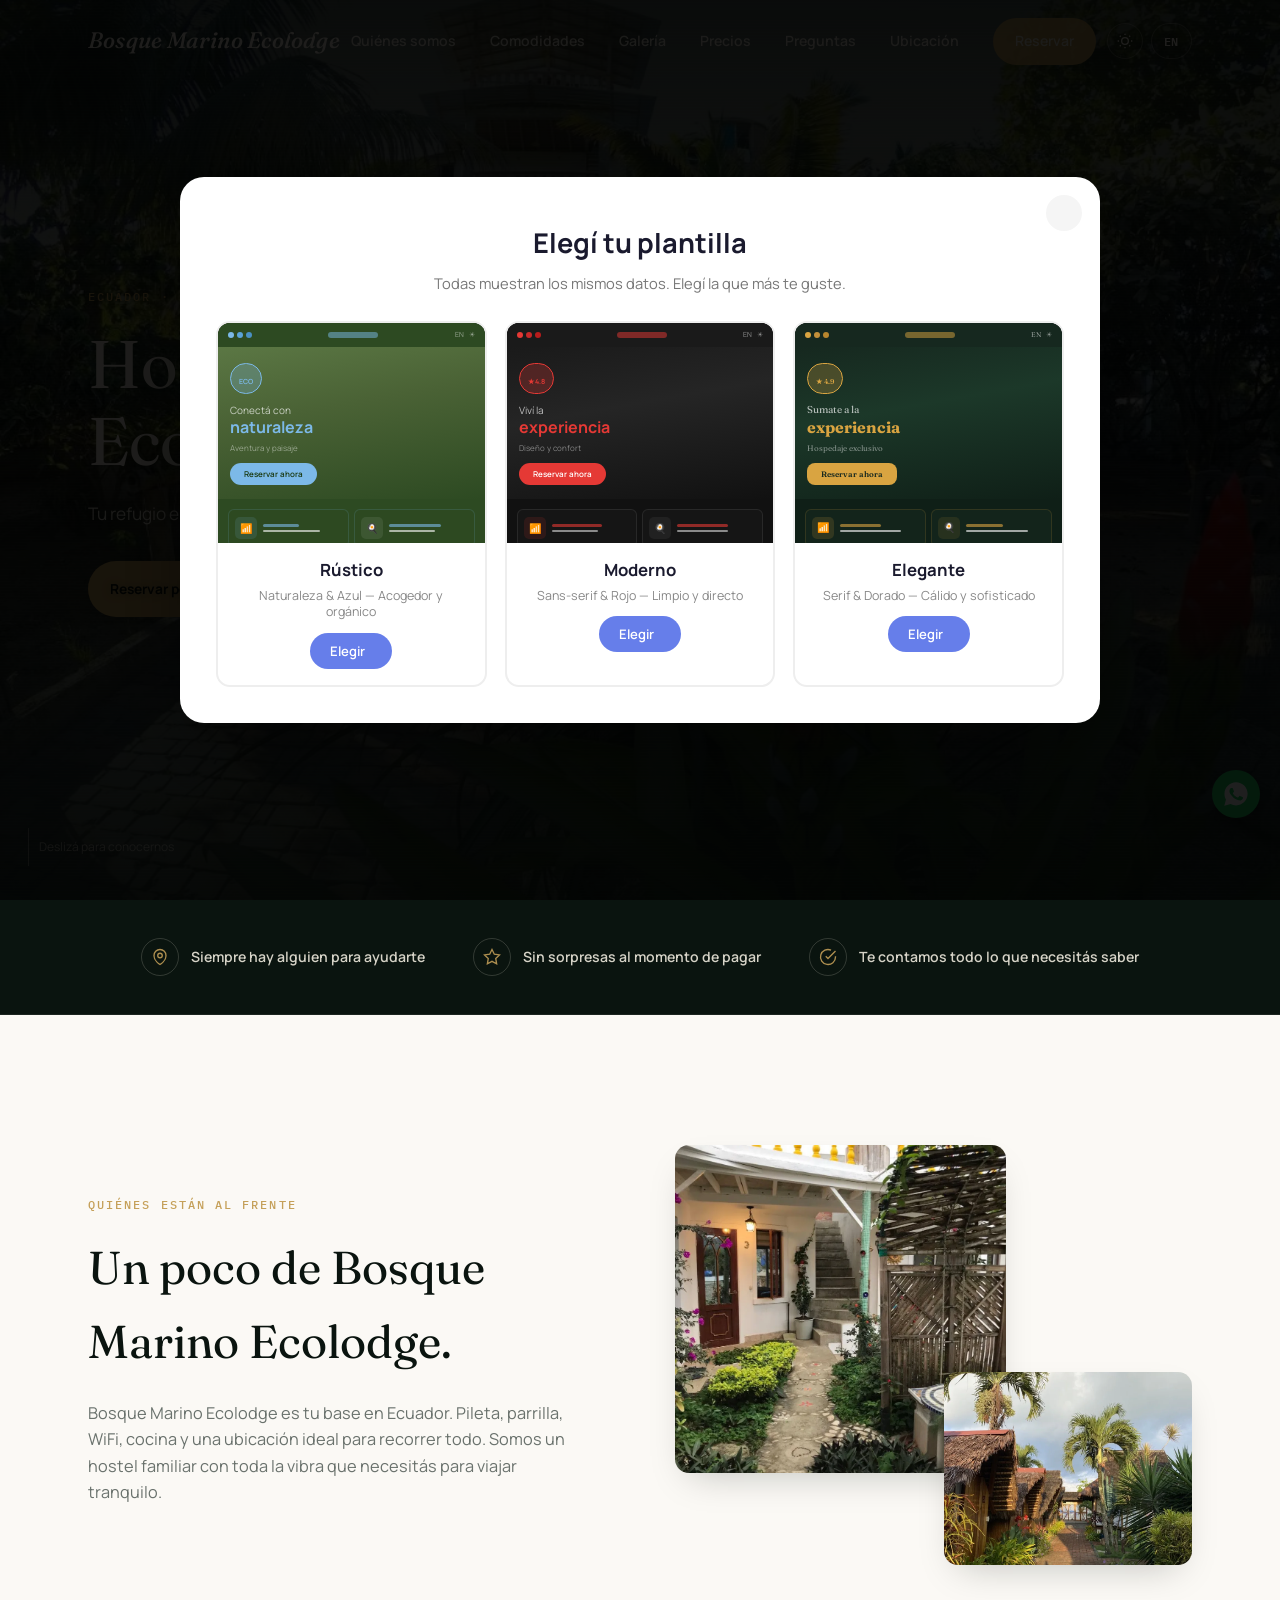
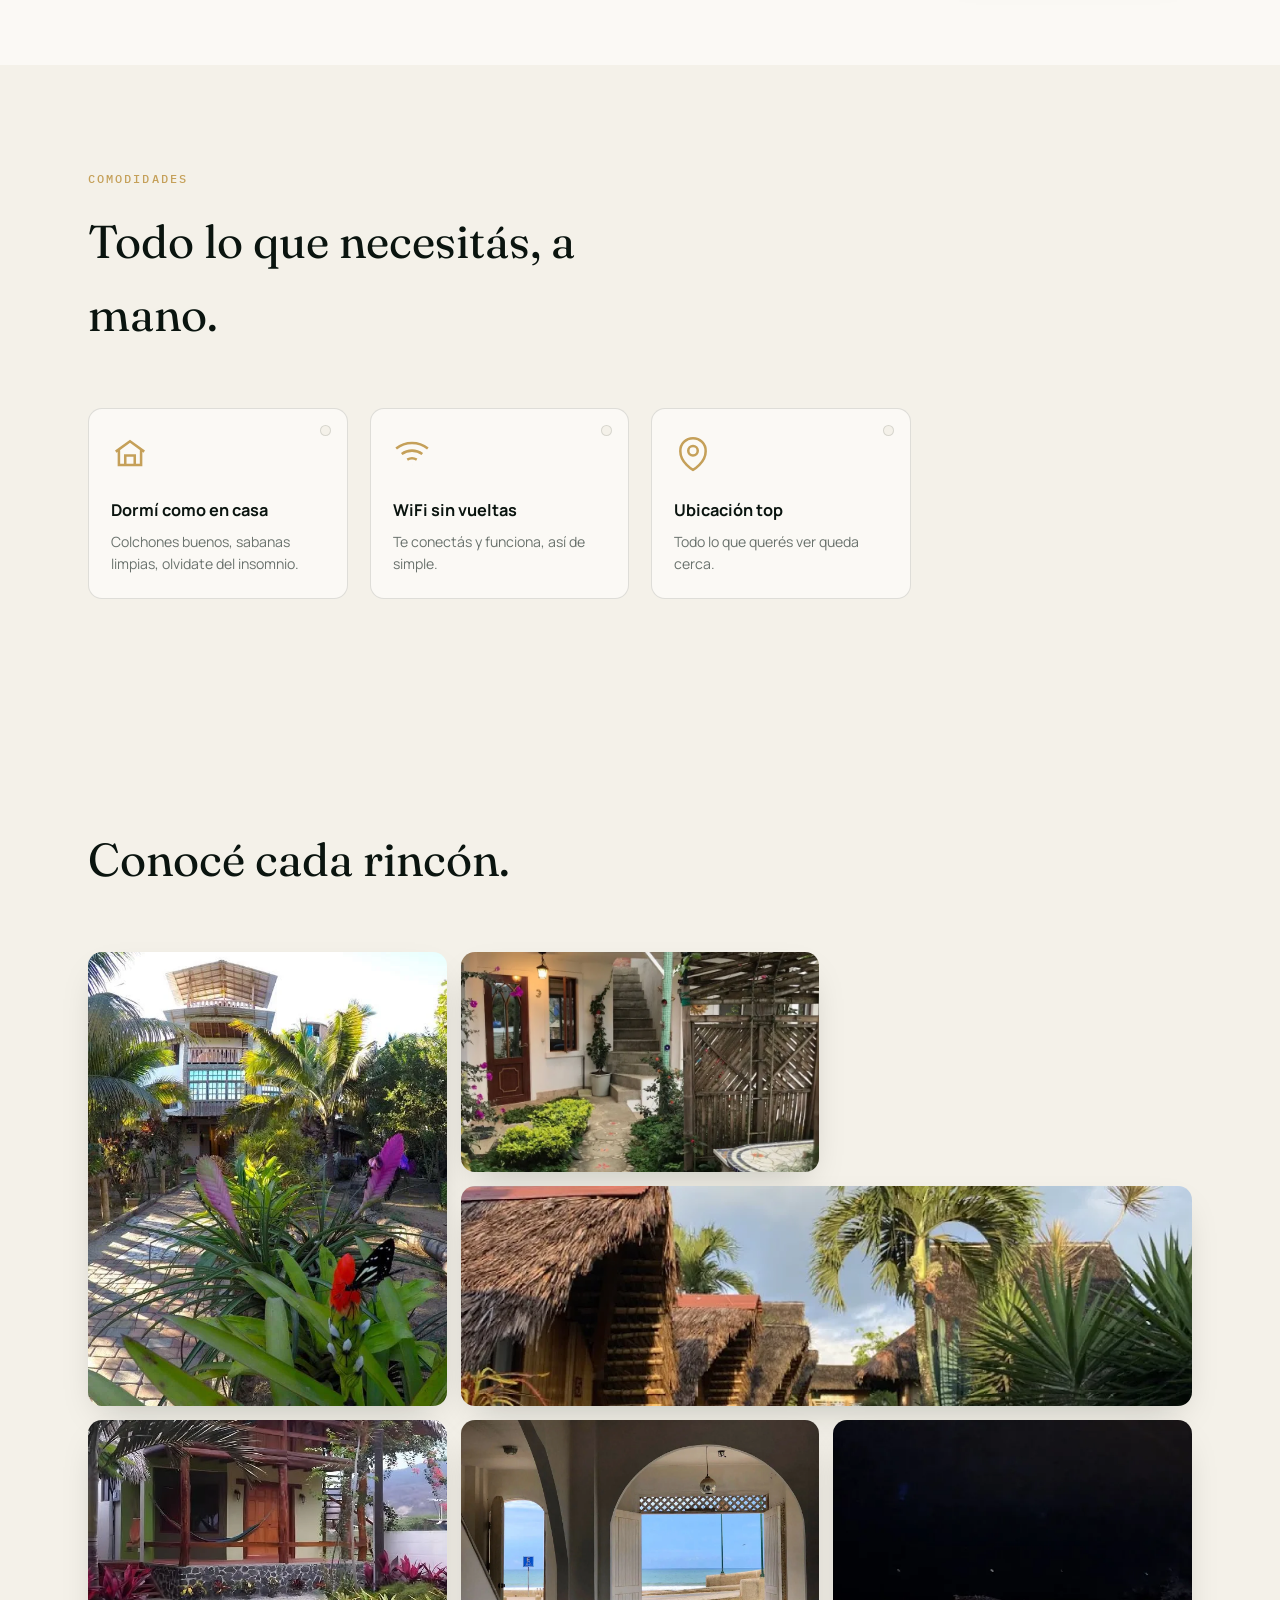
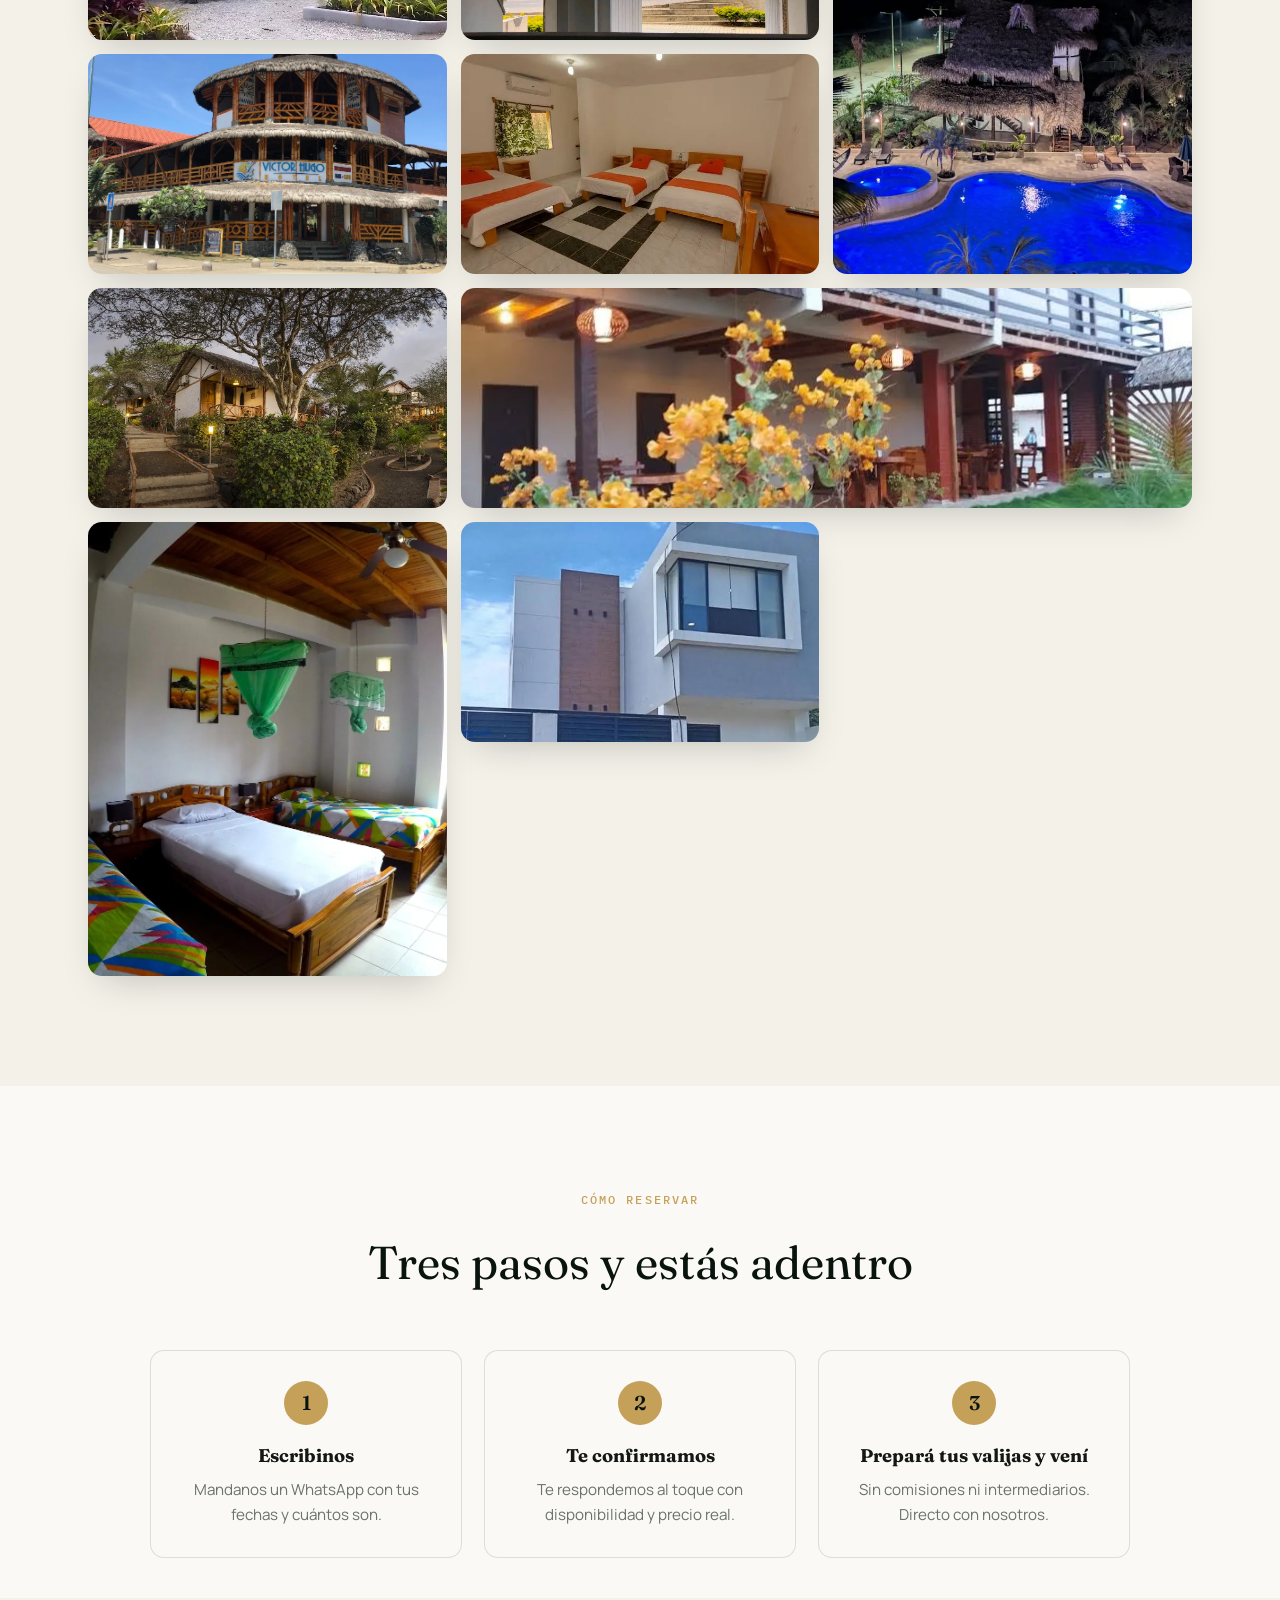
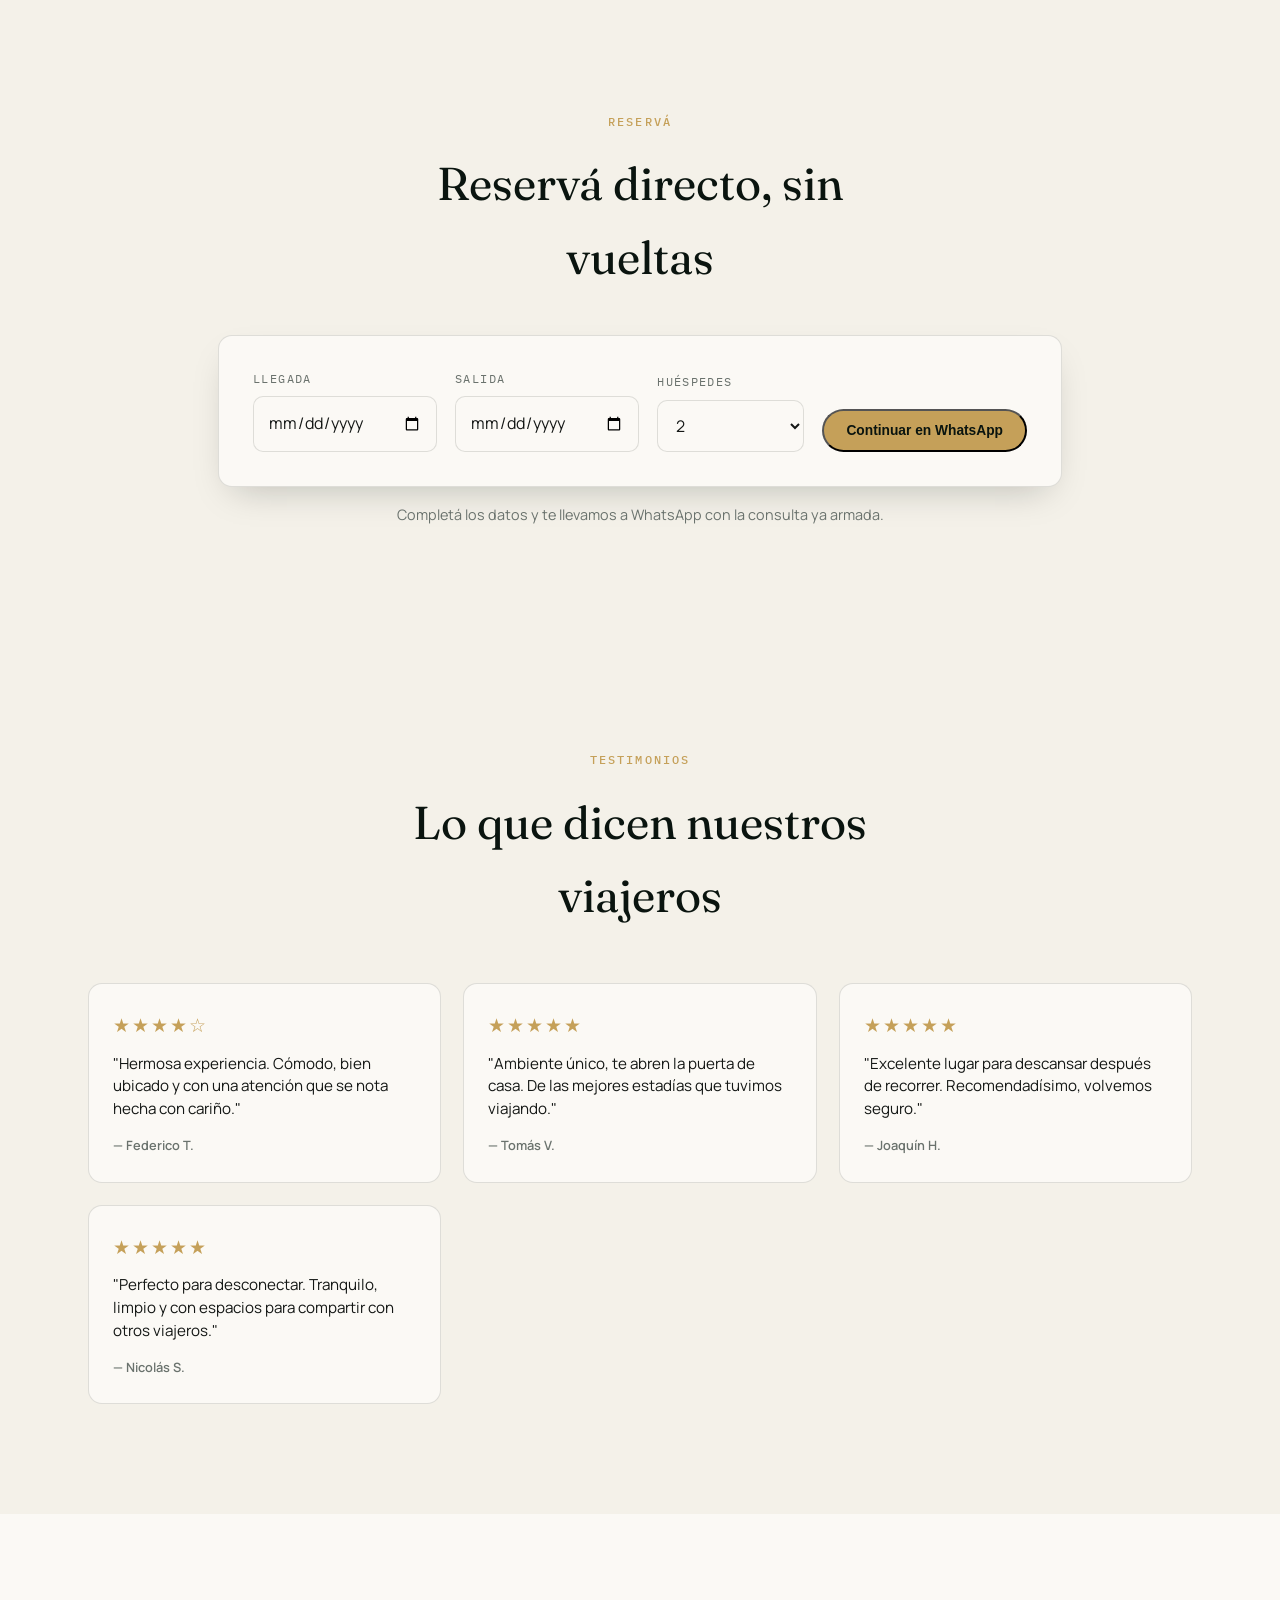
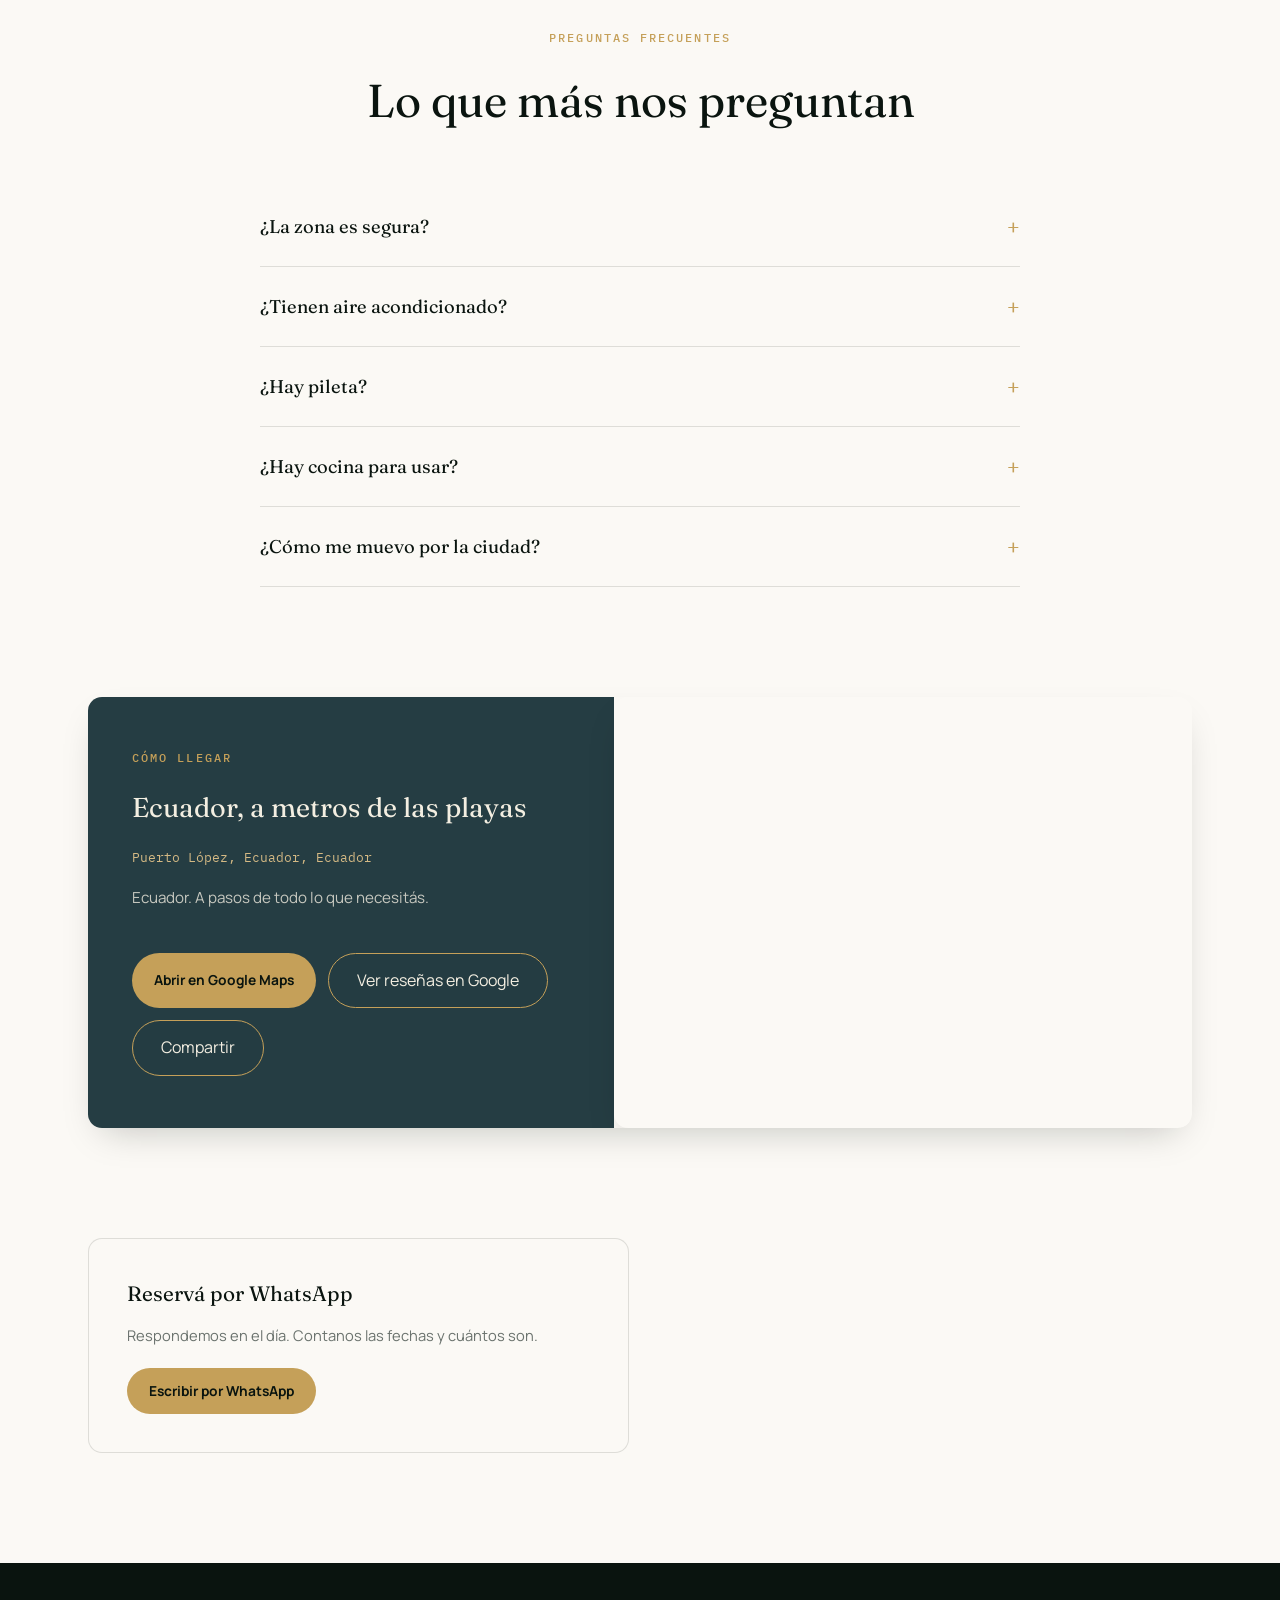
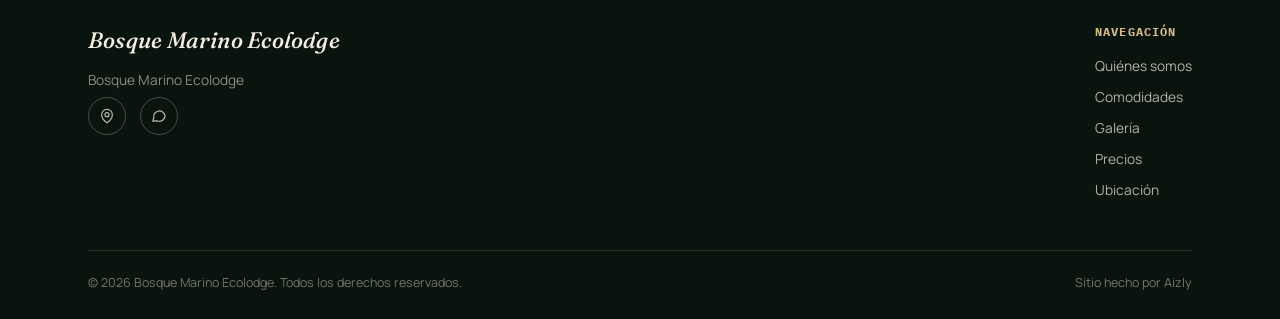
==== index.html @ 48ae2898 "Initial commit" ====
<!DOCTYPE html>
<html lang="es-AR">

<head>
  <meta charset="UTF-8">
  <meta name="viewport" content="width=device-width, initial-scale=1.0">
  <title id="meta-title">Bosque Marino Ecolodge | Hostel en Ecuador</title>
  <meta name="description" id="meta-description" content="Bosque Marino Ecolodge, tu alojamiento ideal en Ecuador.">
  <link rel="canonical" href="https://bosque-marino-ecolodge.vercel.app/">
  <meta name="theme-color" content="#16281F">
  <meta name="apple-mobile-web-app-capable" content="yes">
  <meta name="apple-mobile-web-app-status-bar-style" content="black-translucent">
  <meta name="mobile-web-app-capable" content="yes">

  <script type="application/ld+json" id="schema-json">{"@context": "https://schema.org", "@graph": [{"@type": "LodgingBusiness", "name": "Bosque Marino Ecolodge", "description": "Bosque Marino Ecolodge: pileta, parrilla, WiFi y la mejor ubicación en Ecuador.", "url": "", "telephone": "+593995464860", "email": "", "image": "", "sameAs": ["https://www.google.com/maps/place/Bosque+Marino+Ecolodge/data=!4m10!3m9!1s0x902c209eeb27818d:0xc771e304521e46a4!5m2!4m1!1i2!8m2!3d-1.5551455!4d-80.8061529!16s%2Fg%2F11cs5m7vh3!19sChIJjYEn654gLJARpEYeUgTjccc?authuser=0&hl=es&g_ep=EgoyMDI2MTEwMS4wIJJjKgBIAVAD&rclk=1"], "address": {"@type": "PostalAddress", "streetAddress": "Puerto López, Ecuador", "addressLocality": "Ecuador", "addressCountry": "AR"}, "amenityFeature": [{"@type": "LocationFeatureSpecification", "name": "Dormí como en casa", "value": true}, {"@type": "LocationFeatureSpecification", "name": "WiFi sin vueltas", "value": true}, {"@type": "LocationFeatureSpecification", "name": "Ubicación top", "value": true}]}, {"@type": "FAQPage", "mainEntity": [{"@type": "Question", "name": "¿La zona es segura?", "acceptedAnswer": {"@type": "Answer", "text": "Sí, es una zona tranquila. Los viajeros la recomiendan."}}, {"@type": "Question", "name": "¿Tienen aire acondicionado?", "acceptedAnswer": {"@type": "Answer", "text": "Sí, en verano estás fresquito sin problema."}}, {"@type": "Question", "name": "¿Hay pileta?", "acceptedAnswer": {"@type": "Answer", "text": "Sí, hay pileta. En verano es el mejor lugar para refrescarte."}}, {"@type": "Question", "name": "¿Hay cocina para usar?", "acceptedAnswer": {"@type": "Answer", "text": "Sí, cocina completa para que te armes lo que quieras."}}, {"@type": "Question", "name": "¿Cómo me muevo por la ciudad?", "acceptedAnswer": {"@type": "Answer", "text": "Te contamos cómo llegar, qué transporte conviene y qué visitar cuando nos escribas."}}]}]}</script>

  <meta property="og:title" id="og-title" content="Bosque Marino Ecolodge | Hostel en Ecuador">
  <meta property="og:description" id="og-description" content="Bosque Marino Ecolodge, tu alojamiento ideal en Ecuador.">
  <meta property="og:url" id="og-url" content="https://bosque-marino-ecolodge.vercel.app/">
  <meta property="og:type" content="website">
  <meta property="og:image" id="og-image" content="https://bosque-marino-ecolodge.vercel.app/og-image.jpg">
  <meta property="og:image:width" content="1200">
  <meta property="og:image:height" content="900">
  <meta name="twitter:card" content="summary_large_image">
  <meta name="twitter:title" id="twitter-title" content="Bosque Marino Ecolodge | Hostel en Ecuador">
  <meta name="twitter:description" id="twitter-description" content="Bosque Marino Ecolodge, tu alojamiento ideal en Ecuador.">
  <meta name="twitter:image" id="twitter-image" content="https://bosque-marino-ecolodge.vercel.app/og-image.jpg">

  <link rel="icon" id="favicon-link"
    href="data:image/svg+xml,%3Csvg xmlns='http://www.w3.org/2000/svg' viewBox='0 0 100 100'%3E%3Crect width='100' height='100' rx='20' fill='%2316281F'/%3E%3Cpath d='M30 25 L30 75 M70 25 L70 75 M30 50 L70 50' stroke='%23D9A441' stroke-width='7' fill='none' stroke-linecap='round' stroke-linejoin='round'/%3E%3C/svg%3E">
  <link rel="apple-touch-icon"
    href="data:image/svg+xml,%3Csvg xmlns='http://www.w3.org/2000/svg' viewBox='0 0 100 100'%3E%3Crect width='100' height='100' rx='20' fill='%2316281F'/%3E%3Cpath d='M30 25 L30 75 M70 25 L70 75 M30 50 L70 50' stroke='%23D9A441' stroke-width='7' fill='none' stroke-linecap='round' stroke-linejoin='round'/%3E%3C/svg%3E">

  <link rel="preconnect" href="https://fonts.googleapis.com">
  <link rel="preconnect" href="https://fonts.gstatic.com" crossorigin>
  <link
    href="https://fonts.googleapis.com/css2?family=Fraunces:ital,opsz,wght@0,9..144,400;0,9..144,600;1,9..144,500&family=Manrope:wght@400;500;600;700;800&family=IBM+Plex+Mono:wght@400;500&display=swap"
    rel="stylesheet">

  <style>
    :root {
      --pine-dark: #0A140F;
      --pine: #1A3025;
      --sea-dusk: #253D43;
      --gold: #C5A059;
      --gold-soft: #D4B984;
      --paper: #FBF9F5;
      --paper-warm: #F4F1E9;
      --ink: #141715;
      --ink-soft: #6A726D;
      --line: rgba(10, 20, 15, 0.12);
      --radius: 14px;
      --shadow: 0 15px 35px -15px rgba(10, 20, 15, 0.25);
      --card-bg: var(--paper);
      --section-alt-bg: var(--paper-warm);
      --header-scrolled-bg: rgba(251, 249, 245, 0.95);
      --header-scrolled-shadow: 0 4px 15px -5px rgba(10, 20, 15, 0.1);
    }

    [data-theme="dark"] {
      --paper: #0A140F;
      --paper-warm: #141715;
      --ink: #FBF9F5;
      --ink-soft: #A6A9A8;
      --line: rgba(251, 249, 245, 0.08);
      --shadow: 0 15px 35px -15px rgba(0, 0, 0, 0.5);
      --card-bg: #141715;
      --section-alt-bg: #141715;
      --header-scrolled-bg: rgba(10, 20, 15, 0.95);
      --header-scrolled-shadow: 0 4px 15px -5px rgba(0, 0, 0, 0.3);
    }

    * {
      margin: 0;
      padding: 0;
      box-sizing: border-box;
    }

    html {
      scroll-behavior: smooth;
      overflow-x: hidden;
    }

    body {
      font-family: 'Manrope', sans-serif;
      background: var(--paper);
      color: var(--ink);
      line-height: 1.6;
      overflow-x: hidden;
    }

    h1,
    h2,
    h3,
    .display {
      font-family: 'Fraunces', serif;
    }

    .mono {
      font-family: 'IBM Plex Mono', monospace;
    }

    a {
      text-decoration: none;
      color: inherit;
    }

    ul {
      list-style: none;
    }

    img {
      max-width: 100%;
      display: block;
    }

    section {
      position: relative;
    }

    .wrap {
      max-width: 1160px;
      margin: 0 auto;
      padding: 0 28px;
    }

    .eyebrow {
      font-family: 'IBM Plex Mono', monospace;
      text-transform: uppercase;
      letter-spacing: 0.18em;
      font-size: 0.72rem;
      color: var(--gold);
      font-weight: 500;
    }

    .reveal {
      opacity: 0;
      transform: translateY(28px);
      transition: opacity .8s ease, transform .8s ease;
    }

    .reveal.in {
      opacity: 1;
      transform: translateY(0);
    }

    @media (prefers-reduced-motion: reduce) {
      .reveal {
        opacity: 1;
        transform: none;
        transition: none;
      }

      html {
        scroll-behavior: auto;
      }
    }

    .trust-bar {
      background: var(--pine-dark);
      padding: 38px 0;
      text-align: center;
      border-bottom: 1px solid rgba(243, 238, 225, 0.08);
    }

    [data-theme="dark"] .trust-bar {
      background: #0A120D;
    }

    .trust-inner {
      display: flex;
      justify-content: center;
      align-items: center;
      gap: 48px;
      flex-wrap: wrap;
    }

    .trust-item {
      display: flex;
      align-items: center;
      gap: 12px;
      color: #F3EEE1;
      font-size: 0.88rem;
      font-weight: 600;
      opacity: 0.88;
    }

    .trust-item .trust-icon {
      width: 38px;
      height: 38px;
      border-radius: 50%;
      border: 1.5px solid rgba(243, 238, 225, 0.2);
      display: flex;
      align-items: center;
      justify-content: center;
      flex-shrink: 0;
      color: var(--gold);
    }

    .trust-item .trust-icon svg {
      width: 18px;
      height: 18px;
    }


    /* Botón flotante WhatsApp (móvil, sobre la barra de reserva) */
    .wa-float {
      position: fixed;
      bottom: 82px;
      right: 20px;
      z-index: 9999;
      width: 48px;
      height: 48px;
      border-radius: 50%;
      background: #25D366;
      display: flex;
      align-items: center;
      justify-content: center;
      box-shadow: 0 4px 12px rgba(0,0,0,0.25);
      transition: transform 0.2s;
    }
    .wa-float:hover {
      transform: scale(1.08);
    }

    .mobile-bar {
      display: none;
      position: fixed;
      bottom: 0;
      left: 0;
      right: 0;
      z-index: 9998;
      background: var(--pine-dark);
      padding: 10px;
      box-shadow: 0 -2px 10px rgba(0,0,0,0.2);
    }

    .mobile-bar a {
      display: flex;
      align-items: center;
      justify-content: center;
      gap: 6px;
      background: var(--gold);
      color: var(--pine-dark);
      padding: 8px;
      border-radius: 999px;
      font-weight: 700;
      font-size: 0.8rem;
      text-decoration: none;
    }

    .mobile-bar a svg {
      width: 18px;
      height: 18px;
    }

    @media (max-width:720px) {
      .mobile-bar {
        display: block;
      }
      body {
        padding-bottom: 70px;
      }
    }

    header {
      position: fixed;
      top: 0;
      left: 0;
      right: 0;
      z-index: 100;
      padding: 18px 0;
      transition: background .35s ease, padding .35s ease, box-shadow .35s ease;
    }

    header.scrolled {
      background: var(--header-scrolled-bg);
      backdrop-filter: blur(14px) saturate(180%);
      -webkit-backdrop-filter: blur(14px) saturate(180%);
      padding: 12px 0;
      box-shadow: var(--header-scrolled-shadow);
    }

    nav.wrap {
      display: flex;
      align-items: center;
      justify-content: space-between;
    }

    .logo {
      font-family: 'Fraunces', serif;
      font-style: italic;
      font-weight: 500;
      font-size: 1.4rem;
      color: #F3EEE1;
      letter-spacing: 0.01em;
      transition: color .35s ease;
    }

    header.scrolled .logo {
      color: var(--pine-dark);
    }

    .nav-links {
      display: flex;
      gap: 34px;
      align-items: center;
    }

    .nav-links a {
      font-size: 0.88rem;
      font-weight: 600;
      color: #F3EEE1;
      transition: color .35s ease, opacity .2s ease;
      opacity: 0.88;
    }

    header.scrolled .nav-links a {
      color: var(--pine-dark);
    }

    .nav-links a:hover {
      opacity: 1;
    }

    .nav-toggles {
      display: flex;
      gap: 8px;
      align-items: center;
    }

    .toggle-btn {
      width: 36px;
      height: 36px;
      border-radius: 50%;
      border: 1.5px solid rgba(243, 238, 225, 0.3);
      background: transparent;
      color: #F3EEE1;
      cursor: pointer;
      display: flex;
      align-items: center;
      justify-content: center;
      transition: background .2s, border-color .2s;
    }

    .toggle-btn:hover {
      background: rgba(243, 238, 225, 0.1);
      border-color: var(--gold);
    }

    .toggle-btn svg {
      width: 16px;
      height: 16px;
    }

    .lang-btn {
      width: auto;
      padding: 0 12px;
      border-radius: 999px;
      height: 36px;
      font-family: 'IBM Plex Mono', monospace;
      font-size: 0.72rem;
      font-weight: 600;
      letter-spacing: 0.05em;
    }

    header.scrolled .toggle-btn {
      border-color: rgba(22, 40, 31, 0.3);
      color: var(--ink);
    }

    header.scrolled .toggle-btn:hover {
      background: rgba(22, 40, 31, 0.06);
    }

    [data-theme="dark"] header.scrolled .toggle-btn {
      border-color: rgba(232, 227, 214, 0.2);
      color: var(--ink);
    }

    [data-theme="dark"] header.scrolled .toggle-btn:hover {
      background: rgba(232, 227, 214, 0.08);
    }

    [data-theme="dark"] header.scrolled .logo {
      color: var(--ink);
    }

    [data-theme="dark"] header.scrolled .nav-links a {
      color: var(--ink);
    }

    [data-theme="dark"] header.scrolled .burger span {
      background: var(--ink);
    }

    .btn {
      display: inline-flex;
      align-items: center;
      gap: 8px;
      padding: 12px 22px;
      border-radius: 999px;
      font-weight: 700;
      font-size: 0.86rem;
      transition: transform .25s ease, box-shadow .25s ease;
    }

    .btn-gold {
      background: var(--gold);
      color: var(--pine-dark);
    }

    .btn-gold:hover {
      transform: translateY(-2px);
      box-shadow: 0 12px 24px -10px rgba(217, 164, 65, 0.6);
    }

    .btn-ghost, button.btn-ghost {
      border: 1.5px solid var(--gold);
      color: #F3EEE1;
      padding: 14px 28px;
      border-radius: 999px;
      cursor: pointer;
      font: inherit;
      background: rgba(37, 61, 67, 0.8);
    }

    header.scrolled .btn-ghost {
      border-color: var(--pine-dark);
      color: var(--pine-dark);
    }

    [data-theme="dark"] .btn-ghost {
      border-color: rgba(232, 227, 214, 0.3);
      color: var(--ink);
    }

    [data-theme="dark"] header.scrolled .btn-ghost {
      border-color: var(--ink);
      color: var(--ink);
    }

    .burger {
      display: none;
      width: 26px;
      height: 20px;
      position: relative;
      cursor: pointer;
      background: none;
      border: none;
    }

    .burger span {
      position: absolute;
      left: 0;
      right: 0;
      height: 2px;
      background: var(--paper);
      transition: .3s;
    }

    header.scrolled .burger span {
      background: var(--pine-dark);
    }

    .burger span:nth-child(1) {
      top: 0;
    }

    .burger span:nth-child(2) {
      top: 9px;
    }

    .burger span:nth-child(3) {
      top: 18px;
    }

    .hero {
      height: 100vh;
      min-height: 640px;
      display: flex;
      align-items: center;
      position: relative;
      overflow: hidden;
      background: var(--pine-dark);
    }

    .hero-video {
      position: absolute;
      inset: 0;
      width: 100%;
      height: 100%;
      object-fit: cover;
      z-index: 0;
      background: var(--pine-dark);
    }

    .hero.no-video::before {
      content: '';
      position: absolute;
      inset: 0;
      background: linear-gradient(135deg, #1a3a2a 0%, #2d5a3d 25%, #1a3a2a 50%, #0f2318 75%, #1a3a2a 100%);
      background-size: 400% 400%;
      animation: gradientShift 8s ease infinite;
      z-index: 0;
    }

    @keyframes gradientShift {
      0%, 100% { background-position: 0% 50%; }
      25% { background-position: 100% 0%; }
      50% { background-position: 100% 100%; }
      75% { background-position: 0% 100%; }
    }

    .hero-overlay {
      position: absolute;
      inset: 0;
      z-index: 1;
      background: linear-gradient(180deg, rgba(22, 40, 31, 0.75) 0%, rgba(22, 40, 31, 0.35) 45%, rgba(22, 40, 31, 0.85) 100%);
    }

    .grain {
      position: absolute;
      inset: 0;
      z-index: 1;
      background: repeating-linear-gradient(0deg, rgba(255, 255, 255, 0.02) 0 1px, transparent 1px 3px);
      pointer-events: none;
    }

    .hero-content {
      position: relative;
      z-index: 2;
      color: #F3EEE1;
      text-shadow: 0 1px 8px rgba(22, 40, 31, 0.4);
    }

    .hero-content .eyebrow {
      margin-bottom: 18px;
      display: inline-block;
    }

    .hero-content h1 {
      font-size: clamp(2.4rem, 6vw, 4.2rem);
      font-weight: 400;
      line-height: 1.15;
      margin-bottom: 22px;
      overflow-wrap: break-word;
      word-break: break-word;
      hyphens: auto;
    }

    .hero-content p {
      max-width: 520px;
      font-size: 1.08rem;
      color: rgba(243, 238, 225, 0.85);
      margin-bottom: 34px;
      line-height: 1.5;
    }

    .hero-social-proof {
      display: inline-flex;
      align-items: center;
      gap: 9px;
      margin: 0 0 26px;
      padding: 8px 16px 8px 12px;
      border-radius: 999px;
      border: 1px solid rgba(243, 238, 225, 0.25);
      background: rgba(243, 238, 225, 0.08);
      backdrop-filter: blur(6px);
      color: #F3EEE1;
      font-size: 0.86rem;
      font-weight: 600;
      width: fit-content;
    }

    .hero-social-proof svg {
      width: 16px;
      height: 16px;
      color: var(--gold-soft);
      flex-shrink: 0;
    }

    .hero-social-proof .count {
      font-family: 'IBM Plex Mono', monospace;
      color: var(--gold-soft);
    }

    .hero-actions {
      display: flex;
      gap: 16px;
      flex-wrap: wrap;
    }

    .scroll-cue {
      position: absolute;
      bottom: 34px;
      left: 28px;
      z-index: 2;
      display: flex;
      align-items: center;
      gap: 10px;
      color: rgba(243, 238, 225, 0.6);
      font-size: 0.75rem;
    }

    @keyframes heroReveal {
      from {
        opacity: 0;
        transform: translateY(30px);
      }

      to {
        opacity: 1;
        transform: translateY(0);
      }
    }

    .hero-content .eyebrow {
      animation: heroReveal .7s ease forwards .05s;
      opacity: 0;
    }

    .hero-content h1 {
      animation: heroReveal .7s ease forwards .2s;
      opacity: 0;
    }

    .hero-content h1 em {
      animation: heroReveal .7s ease forwards .45s;
      opacity: 0;
    }

    .hero-content p {
      animation: heroReveal .7s ease forwards .65s;
      opacity: 0;
    }

    .hero-content .hero-actions {
      animation: heroReveal .7s ease forwards .8s;
      opacity: 0;
    }

    .scroll-cue::before {
      content: "";
      width: 1px;
      height: 38px;
      background: rgba(243, 238, 225, 0.4);
      animation: scrollline 2s ease-in-out infinite;
    }

    @keyframes scrollline {

      0%,
      100% {
        transform: scaleY(1);
        opacity: .4;
      }

      50% {
        transform: scaleY(0.5);
        opacity: 1;
      }
    }

    .about {
      padding: 130px 0 100px;
    }

    .about-grid {
      display: grid;
      grid-template-columns: 1fr 1fr;
      gap: 70px;
      align-items: center;
    }

    .about h2 {
      font-size: clamp(2.1rem, 3.6vw, 2.9rem);
      font-weight: 400;
      margin: 14px 0 22px;
      color: var(--pine-dark);
    }

    [data-theme="dark"] .about h2 {
      color: var(--ink);
    }

    .about p {
      color: var(--ink-soft);
      font-size: 1.02rem;
      max-width: 480px;
    }

    .photo-stack {
      position: relative;
      height: 420px;
    }

    .about-photo {
      position: absolute;
      border-radius: var(--radius);
      overflow: hidden;
      box-shadow: var(--shadow);
      object-fit: cover;
    }

    .about-photo.p1 {
      width: 64%;
      height: 78%;
      top: 0;
      left: 0;
    }

    .about-photo.p2 {
      width: 48%;
      height: 46%;
      bottom: 0;
      right: 0;
    }

    .amenities {
      padding: 100px 0;
      background: var(--section-alt-bg);
    }

    .section-head {
      max-width: 560px;
      margin-bottom: 56px;
    }

    .section-head h2 {
      font-size: clamp(2.1rem, 3.6vw, 2.9rem);
      font-weight: 400;
      margin-top: 14px;
      color: var(--pine-dark);
    }

    [data-theme="dark"] .section-head h2 {
      color: var(--ink);
    }

    .tag-grid {
      display: grid;
      grid-template-columns: repeat(4, 1fr);
      gap: 22px;
    }

    .tag-card {
      background: var(--card-bg);
      border-radius: 14px;
      padding: 26px 22px 22px;
      border: 1px solid var(--line);
      position: relative;
      transition: transform .3s ease, box-shadow .3s ease, border-color .3s ease;
    }

    .tag-card::before {
      content: "";
      position: absolute;
      top: 16px;
      right: 16px;
      width: 9px;
      height: 9px;
      border-radius: 50%;
      background: var(--paper-warm);
      border: 1px solid var(--line);
    }

    .tag-card:hover {
      transform: translateY(-8px);
      box-shadow: 0 24px 60px -20px rgba(22, 40, 31, 0.45);
      border-color: transparent;
    }

    .tag-card .icon {
      width: 38px;
      height: 38px;
      margin-bottom: 16px;
      color: var(--gold);
    }

    .tag-card h3 {
      font-family: 'Manrope', sans-serif;
      font-size: 1.02rem;
      font-weight: 700;
      margin-bottom: 8px;
      color: var(--pine-dark);
    }

    [data-theme="dark"] .tag-card h3 {
      color: var(--ink);
    }

    .tag-card p {
      font-size: 0.88rem;
      color: var(--ink-soft);
    }

    .gallery {
      padding: 110px 0;
      background: var(--section-alt-bg);
    }

    .gallery-grid {
      display: grid;
      grid-template-columns: repeat(3, 1fr);
      grid-auto-rows: 220px;
      gap: 14px;
    }

    .gallery-item {
      border-radius: var(--radius);
      overflow: hidden;
      position: relative;
      box-shadow: var(--shadow);
      transition: transform .35s cubic-bezier(0.4, 0, 0.2, 1);
      cursor: pointer;
    }

    .gallery-item:hover {
      transform: scale(1.03);
      z-index: 2;
    }

    .gallery-item:nth-child(5n+1) {
      grid-row: span 2;
    }

    .gallery-item:nth-child(7n+3) {
      grid-column: span 2;
    }

    .gallery-item img,
    .gallery-item video {
      width: 100%;
      height: 100%;
      object-fit: cover;
      display: block;
    }

    .gallery-overlay {
      position: absolute;
      inset: 0;
      background: linear-gradient(180deg, transparent 40%, rgba(22, 40, 31, 0.85) 100%);
      display: flex;
      align-items: flex-end;
      padding: 20px;
      opacity: 0;
      transition: opacity .35s ease;
    }

    .gallery-item:hover .gallery-overlay {
      opacity: 1;
    }

    .gallery-overlay span {
      color: #F3EEE1;
      font-size: 0.82rem;
      font-weight: 600;
      letter-spacing: 0.02em;
    }

    .pricing {
      padding: 110px 0;
      background: var(--pine-dark);
      color: #F3EEE1;
      text-align: center;
      position: relative;
      overflow: hidden;
    }

    .pricing::before {
      content: "";
      position: absolute;
      inset: 0;
      background-image: radial-gradient(circle, rgba(243, 238, 225, 0.05) 1px, transparent 1px);
      background-size: 26px 26px;
    }

    .pricing .wrap {
      position: relative;
    }

    .seal {
      width: 180px;
      height: 180px;
      border: 2px dashed var(--gold);
      border-radius: 50%;
      display: flex;
      flex-direction: column;
      align-items: center;
      justify-content: center;
      margin: 0 auto 34px;
      transform: rotate(-6deg);
    }

    .seal .amount {
      font-family: 'Fraunces', serif;
      font-size: 2.1rem;
      color: var(--gold-soft);
    }

    .seal .per {
      font-family: 'IBM Plex Mono', monospace;
      font-size: 0.68rem;
      letter-spacing: 0.08em;
      color: rgba(243, 238, 225, 0.7);
      margin-top: 4px;
    }

    .pricing h2 {
      font-size: clamp(1.8rem, 3vw, 2.4rem);
      font-weight: 400;
      max-width: 520px;
      margin: 0 auto 30px;
    }

    .faq {
      padding: 110px 0;
    }

    .faq-list {
      max-width: 760px;
      margin: 0 auto;
    }

    .faq-item {
      border-bottom: 1px solid var(--line);
    }

    .faq-q {
      width: 100%;
      text-align: left;
      background: none;
      border: none;
      cursor: pointer;
      padding: 26px 0;
      display: flex;
      justify-content: space-between;
      align-items: center;
      gap: 20px;
      font-family: 'Fraunces', serif;
      font-size: 1.15rem;
      color: var(--pine-dark);
    }

    [data-theme="dark"] .faq-q {
      color: var(--ink);
    }

    .faq-q .plus {
      font-family: 'IBM Plex Mono', monospace;
      font-size: 1.3rem;
      color: var(--gold);
      transition: transform .3s ease;
      flex-shrink: 0;
    }

    .faq-item.open .plus {
      transform: rotate(45deg);
    }

    .faq-a {
      max-height: 0;
      overflow: hidden;
      transition: max-height .4s ease;
    }

    .faq-a p {
      padding-bottom: 24px;
      color: var(--ink-soft);
      max-width: 600px;
    }

    .location {
      padding: 0 0 110px;
    }

    .loc-grid {
      display: grid;
      grid-template-columns: 1fr 1.1fr;
      gap: 0;
      border-radius: var(--radius);
      overflow: hidden;
      box-shadow: var(--shadow);
    }

    .loc-info {
      background: var(--sea-dusk);
      color: #F3EEE1;
      padding: 52px 44px;
      display: flex;
      flex-direction: column;
      justify-content: center;
      gap: 18px;
    }

    .loc-info h3 {
      font-size: 1.7rem;
      font-weight: 400;
    }

    .loc-info p {
      color: rgba(243, 238, 225, 0.78);
      font-size: 0.95rem;
    }

    .loc-info .addr {
      font-family: 'IBM Plex Mono', monospace;
      font-size: 0.82rem;
      color: var(--gold-soft);
    }

    #loc-highlights {
      display: flex;
      flex-direction: column;
      gap: 10px;
      margin-top: 6px;
    }

    .loc-highlight {
      display: flex;
      align-items: center;
      gap: 10px;
      font-size: 0.88rem;
      color: rgba(243, 238, 225, 0.78);
    }

    .loc-highlight svg {
      width: 18px;
      height: 18px;
      color: var(--gold-soft);
      flex-shrink: 0;
    }

    .map-embed {
      position: relative;
      width: 100%;
      min-height: 340px;
      border-radius: var(--radius);
      overflow: hidden;
      box-shadow: var(--shadow);
    }

    .map-embed iframe {
      position: absolute;
      inset: 0;
      width: 100%;
      height: 100%;
      border: 0;
    }

    .map-embed img,
    .map-embed video {
      width: 100%;
      height: 100%;
      min-height: 340px;
      object-fit: cover;
      display: block;
    }

    .map-embed video {
      background: #000;
    }

    .map-embed img {
      animation: kenBurns 12s ease-in-out infinite alternate;
    }

    .map-embed .map-overlay {
      position: absolute;
      inset: 0;
      background: linear-gradient(135deg, rgba(22, 40, 31, 0.55) 0%, transparent 60%);
      display: flex;
      align-items: flex-end;
      padding: 24px;
      pointer-events: none;
    }

    .map-embed .map-overlay .pin-badge {
      display: flex;
      align-items: center;
      gap: 8px;
      background: rgba(22, 40, 31, 0.75);
      backdrop-filter: blur(8px);
      -webkit-backdrop-filter: blur(8px);
      padding: 10px 16px;
      border-radius: 999px;
      color: #F3EEE1;
      font-family: 'IBM Plex Mono', monospace;
      font-size: 0.78rem;
      letter-spacing: 0.04em;
    }

    .map-embed .map-overlay .pin-badge svg {
      width: 14px;
      height: 14px;
      flex-shrink: 0;
    }

    @keyframes kenBurns {
      0% {
        transform: scale(1) translate(0, 0);
      }

      100% {
        transform: scale(1.12) translate(-1.5%, -1%);
      }
    }

    .contact {
      padding: 0 0 110px;
    }

    .contact-grid {
      display: grid;
      grid-template-columns: 1fr 1fr;
      gap: 22px;
    }

    .contact-card {
      background: var(--card-bg);
      border-radius: var(--radius);
      padding: 38px;
      display: flex;
      flex-direction: column;
      gap: 14px;
      border: 1px solid var(--line);
    }

    .contact-card h3 {
      font-size: 1.3rem;
      font-weight: 400;
      color: var(--pine-dark);
    }

    [data-theme="dark"] .contact-card h3 {
      color: var(--ink);
    }

    .contact-card p {
      color: var(--ink-soft);
      font-size: 0.92rem;
    }

    .contact-card .btn {
      align-self: flex-start;
      margin-top: 6px;
    }

    .contact-email-btn {
      border-color: var(--pine-dark);
      color: var(--pine-dark);
    }

    [data-theme="dark"] .contact-email-btn {
      border-color: var(--ink);
      color: var(--ink);
    }

    footer {
      background: var(--pine-dark);
      color: rgba(243, 238, 225, 0.75);
      padding: 60px 0 26px;
    }

    .foot-top {
      display: flex;
      justify-content: space-between;
      align-items: flex-start;
      flex-wrap: wrap;
      gap: 36px;
      padding-bottom: 40px;
      border-bottom: 1px solid rgba(243, 238, 225, 0.12);
    }

    .foot-brand .logo {
      color: #F3EEE1;
      margin-bottom: 10px;
      display: block;
    }

    .foot-brand p {
      max-width: 280px;
      font-size: 0.86rem;
      color: rgba(243, 238, 225, 0.55);
    }

    .foot-cols {
      display: flex;
      gap: 60px;
      flex-wrap: wrap;
    }

    .foot-col h4 {
      font-family: 'IBM Plex Mono', monospace;
      font-size: 0.72rem;
      letter-spacing: 0.1em;
      text-transform: uppercase;
      color: var(--gold-soft);
      margin-bottom: 14px;
    }

    .foot-col a {
      display: block;
      font-size: 0.86rem;
      margin-bottom: 9px;
      color: rgba(243, 238, 225, 0.72);
      transition: color .2s;
    }

    .foot-col a:hover {
      color: var(--gold-soft);
    }

    .social-row {
      display: flex;
      gap: 14px;
      margin-top: 6px;
    }

    .social-row a {
      width: 38px;
      height: 38px;
      border-radius: 50%;
      border: 1px solid rgba(243, 238, 225, 0.25);
      display: flex;
      align-items: center;
      justify-content: center;
      transition: .25s;
    }

    .social-row a:hover {
      background: var(--gold);
      border-color: var(--gold);
      color: var(--pine-dark);
    }

    .foot-bottom {
      display: flex;
      justify-content: space-between;
      padding-top: 22px;
      font-size: 0.78rem;
      color: rgba(243, 238, 225, 0.45);
      flex-wrap: wrap;
      gap: 10px;
    }

    @media (max-width:920px) {

      .about-grid,
      .loc-grid,
      .contact-grid {
        grid-template-columns: 1fr;
      }

      .tag-grid {
        grid-template-columns: repeat(2, 1fr);
      }

      .gallery-item {
        grid-column: span 1;
        grid-row: span 1;
      }

      .gallery-grid {
        grid-template-columns: repeat(2, 1fr);
        grid-auto-rows: 180px;
      }

      .foot-top {
        flex-direction: column;
      }

      .map-embed {
        min-height: 260px;
      }

      .map-embed img,
      .map-embed video {
        min-height: 260px;
      }
    }

    @media (max-width:720px) {
      .nav-links {
        position: fixed;
        top: 0;
        right: 0;
        height: 100vh;
        width: 76%;
        max-width: 320px;
        background: var(--pine-dark);
        flex-direction: column;
        justify-content: center;
        align-items: flex-start;
        padding: 40px;
        gap: 28px;
        transform: translateX(100%);
        visibility: hidden;
        transition: transform .4s ease, visibility 0s .4s;
      }

      .nav-links.open {
        transform: translateX(0);
        visibility: visible;
        transition: transform .4s ease, visibility 0s;
      }

      .nav-links a {
        color: #F3EEE1 !important;
        font-size: 1.1rem;
      }

      .burger {
        display: block;
      }

      .tag-grid {
        grid-template-columns: 1fr 1fr;
      }

      .hero-content p {
        max-width: 100%;
      }
    }

    @media (max-width:480px) {
      .tag-grid {
        grid-template-columns: 1fr;
      }

      .gallery-grid {
        grid-template-columns: 1fr;
        grid-auto-rows: 240px;
      }

      .gallery-item {
        grid-column: span 1;
        grid-row: span 1;
      }

      .wrap {
        padding: 0 20px;
      }
    }

    /* === Scroll Progress === */
    .scroll-progress {
      position: fixed;
      top: 0;
      left: 0;
      height: 3px;
      background: var(--gold);
      z-index: 101;
      width: 0%;
      transition: width 50ms linear;
    }

    /* === Splash Screen === */
    .splash {
      position: fixed;
      inset: 0;
      z-index: 999;
      background: var(--pine-dark);
      display: flex;
      flex-direction: column;
      align-items: center;
      justify-content: center;
      gap: 24px;
      transition: opacity .5s ease;
    }

    .splash.hide {
      opacity: 0;
      pointer-events: none;
    }

    .splash-logo {
      font-family: 'Fraunces', serif;
      font-style: italic;
      font-size: 2rem;
      color: var(--gold);
    }

    .splash-spinner {
      width: 32px;
      height: 32px;
      border: 2px solid rgba(243, 238, 225, 0.15);
      border-top-color: var(--gold);
      border-radius: 50%;
      animation: spin .8s linear infinite;
    }

    @keyframes spin {
      to {
        transform: rotate(360deg);
      }
    }

    /* === Lightbox === */
    .lightbox {
      display: none;
      position: fixed;
      inset: 0;
      z-index: 200;
      background: rgba(0, 0, 0, 0.92);
      backdrop-filter: blur(8px);
      align-items: center;
      justify-content: center;
      opacity: 0;
      transition: opacity .3s ease;
    }

    .lightbox.active {
      display: flex;
      opacity: 1;
    }

    .lb-content {
      max-width: 90vw;
      max-height: 85vh;
    }

    .lb-content img,
    .lb-content video {
      max-width: 100%;
      max-height: 85vh;
      border-radius: 8px;
      object-fit: contain;
    }

    .lb-close,
    .lb-prev,
    .lb-next {
      position: absolute;
      background: none;
      border: none;
      color: white;
      cursor: pointer;
      z-index: 201;
      transition: opacity .2s;
    }

    .lb-close:hover,
    .lb-prev:hover,
    .lb-next:hover {
      opacity: 0.7;
    }

    .lb-close {
      top: 20px;
      right: 24px;
      font-size: 2.5rem;
    }

    .lb-prev {
      left: 20px;
      top: 50%;
      transform: translateY(-50%);
      font-size: 3rem;
    }

    .lb-next {
      right: 20px;
      top: 50%;
      transform: translateY(-50%);
      font-size: 3rem;
    }

    .lb-counter {
      position: absolute;
      bottom: 20px;
      left: 50%;
      transform: translateX(-50%);
      color: rgba(255, 255, 255, 0.7);
      font-family: 'IBM Plex Mono', monospace;
      font-size: 0.8rem;
    }

    @media (max-width: 720px) {

      .lb-prev,
      .lb-next {
        font-size: 2rem;
      }

      .lb-prev {
        left: 10px;
      }

      .lb-next {
        right: 10px;
      }
    }

    /* === Stagger Animations === */
    .tag-grid .reveal:nth-child(1) {
      transition-delay: 0ms;
    }

    .tag-grid .reveal:nth-child(2) {
      transition-delay: 80ms;
    }

    .tag-grid .reveal:nth-child(3) {
      transition-delay: 160ms;
    }

    .tag-grid .reveal:nth-child(4) {
      transition-delay: 240ms;
    }

    .tag-grid .reveal:nth-child(5) {
      transition-delay: 320ms;
    }

    .tag-grid .reveal:nth-child(6) {
      transition-delay: 400ms;
    }

    .tag-grid .reveal:nth-child(7) {
      transition-delay: 480ms;
    }

    .tag-grid .reveal:nth-child(8) {
      transition-delay: 560ms;
    }

    .gallery-grid .reveal:nth-child(1) {
      transition-delay: 0ms;
    }

    .gallery-grid .reveal:nth-child(2) {
      transition-delay: 80ms;
    }

    .gallery-grid .reveal:nth-child(3) {
      transition-delay: 160ms;
    }

    .gallery-grid .reveal:nth-child(4) {
      transition-delay: 240ms;
    }

    .gallery-grid .reveal:nth-child(5) {
      transition-delay: 320ms;
    }

    .gallery-grid .reveal:nth-child(6) {
      transition-delay: 400ms;
    }

    .gallery-grid .reveal:nth-child(7) {
      transition-delay: 480ms;
    }

    .gallery-grid .reveal:nth-child(8) {
      transition-delay: 560ms;
    }

    .gallery-grid .reveal:nth-child(9) {
      transition-delay: 640ms;
    }

    .gallery-grid .reveal:nth-child(10) {
      transition-delay: 720ms;
    }

    .gallery-grid .reveal:nth-child(11) {
      transition-delay: 800ms;
    }

    .gallery-grid .reveal:nth-child(12) {
      transition-delay: 880ms;
    }

    .pricing .reveal {
      transition-delay: 0ms;
    }

    .pricing .reveal:nth-child(2) {
      transition-delay: 120ms;
    }

    .pricing .reveal:nth-child(3) {
      transition-delay: 240ms;
    }

    /* === Testimonials === */
    .testimonials {
      padding: 110px 0;
      background: var(--section-alt-bg);
    }

    .testimonials-grid {
      display: grid;
      grid-template-columns: repeat(3, 1fr);
      gap: 22px;
    }

    .testimonial-card {
      background: var(--card-bg);
      border-radius: var(--radius);
      padding: 26px 24px;
      border: 1px solid var(--line);
      transition: transform .3s ease, box-shadow .3s ease;
    }

    .testimonial-card:hover {
      transform: translateY(-6px);
      box-shadow: var(--shadow);
    }

    .testimonial-card .stars {
      color: var(--gold);
      font-size: 1.2rem;
      margin-bottom: 12px;
      letter-spacing: 2px;
    }

    .testimonial-card .quote {
      font-size: 0.95rem;
      color: var(--ink);
      line-height: 1.5;
      margin-bottom: 14px;
    }

    .testimonial-card .author {
      font-size: 0.8rem;
      color: var(--ink-soft);
      font-weight: 600;
    }

    .testimonials-grid .reveal:nth-child(1) {
      transition-delay: 0ms;
    }

    .testimonials-grid .reveal:nth-child(2) {
      transition-delay: 100ms;
    }

    .testimonials-grid .reveal:nth-child(3) {
      transition-delay: 200ms;
    }

    /* ── Reservá (asistente de reservas) ── */
    .booking {
      padding: 110px 0;
      background: var(--section-alt-bg);
    }
    .booking .wrap {
      max-width: 900px;
    }
    .booking-form {
      display: grid;
      grid-template-columns: 1fr 1fr 0.8fr auto;
      gap: 18px;
      align-items: end;
      background: var(--card-bg);
      border: 1px solid var(--line);
      border-radius: var(--radius);
      box-shadow: var(--shadow);
      padding: 34px;
    }
    .bk-field {
      display: flex;
      flex-direction: column;
      gap: 8px;
      text-align: left;
    }
    .bk-field label {
      font-family: 'IBM Plex Mono', monospace;
      font-size: 0.72rem;
      letter-spacing: 0.12em;
      text-transform: uppercase;
      color: var(--ink-soft);
    }
    .bk-field input,
    .bk-field select {
      font: inherit;
      color: var(--ink);
      background: var(--paper);
      border: 1px solid var(--line);
      border-radius: 10px;
      padding: 13px 14px;
      outline: none;
      width: 100%;
      transition: border-color 0.2s ease;
    }
    .bk-field input:focus,
    .bk-field select:focus {
      border-color: var(--gold);
    }
    .booking-form .btn {
      white-space: nowrap;
    }
    .bk-error {
      color: #b3402f;
      margin-top: 14px;
      font-size: 0.95rem;
      text-align: center;
    }
    .bk-note {
      margin-top: 16px;
      text-align: center;
      color: var(--ink-soft);
      font-size: 0.9rem;
    }
    @media (max-width: 860px) {
      .booking-form {
        grid-template-columns: 1fr 1fr;
      }
      .booking-form .btn {
        grid-column: 1 / -1;
      }
    }
    @media (max-width: 520px) {
      .booking-form {
        grid-template-columns: 1fr;
        padding: 24px;
      }
    }
    /* ── Cómo reservar (3 pasos) ── */
    .steps {
      padding: 100px 0 40px;
    }
    .steps-grid {
      display: grid;
      grid-template-columns: repeat(3, 1fr);
      gap: 22px;
      max-width: 980px;
      margin: 0 auto;
    }
    .step-card {
      background: var(--card-bg);
      border: 1px solid var(--line);
      border-radius: var(--radius);
      padding: 30px 26px;
      text-align: center;
    }
    .step-num {
      width: 44px;
      height: 44px;
      margin: 0 auto 16px;
      display: flex;
      align-items: center;
      justify-content: center;
      border-radius: 50%;
      background: var(--gold);
      color: var(--pine-dark);
      font-family: 'Fraunces', serif;
      font-size: 1.25rem;
      font-weight: 600;
    }
    .step-card h3 {
      font-size: 1.15rem;
      margin-bottom: 8px;
      color: var(--ink);
    }
    .step-card p {
      color: var(--ink-soft);
      font-size: 0.95rem;
    }
    @media (max-width: 720px) {
      .steps-grid {
        grid-template-columns: 1fr;
      }
    }

    /* ── Testimonios: meta de reseñas + acciones de ubicación ── */
    .tst-meta {
      margin-top: 10px;
      color: var(--gold);
      font-family: 'IBM Plex Mono', monospace;
      font-size: 0.8rem;
      letter-spacing: 0.06em;
    }
    .loc-actions {
      display: flex;
      gap: 12px;
      flex-wrap: wrap;
      align-self: flex-start;
    }
    @media (max-width: 520px) {
      .loc-actions {
        flex-direction: column;
        align-self: stretch;
      }
    }

    /* === Fix mobile: galería y "about" apilados y sin desborde (<=768px) === */
    @media (max-width: 768px) {

      .gallery,
      .about,
      .about-grid,
      .photo-stack,
      .gallery-grid {
        overflow-x: hidden;
        max-width: 100%;
      }

      .gallery-grid {
        display: grid !important;
        grid-template-columns: 1fr !important;
        grid-auto-rows: auto !important;
        gap: 16px;
        width: 100%;
      }

      .gallery-item {
        grid-column: 1 / -1 !important;
        grid-row: auto !important;
        width: 100%;
        max-width: 100%;
      }

      .gallery-item img,
      .gallery-item video {
        width: 100% !important;
        height: auto !important;
        max-height: 420px;
        object-fit: cover;
      }

      .about-grid {
        grid-template-columns: 1fr !important;
        gap: 32px;
      }

      .photo-stack {
        position: static !important;
        height: auto !important;
        display: flex;
        flex-direction: column;
        gap: 14px;
        width: 100%;
      }

      .about-photo,
      .about-photo.p1,
      .about-photo.p2 {
        position: static !important;
        width: 100% !important;
        height: auto !important;
        max-height: 420px;
        object-fit: cover;
      }

      img,
      video,
      iframe {
        max-width: 100%;
      }
    }
  </style>
<link rel="stylesheet" href="css/switcher.css">
</head>

<body>

  <div class="scroll-progress" id="scroll-progress"></div>

  <div class="splash" id="splash">
    <div class="splash-logo" id="splash-logo">...</div>
    <div class="splash-spinner"></div>
  </div>

  <header id="header">
    <nav class="wrap">
      <a href="#" class="logo" id="nav-logo">
        <img alt="Logo" style="display:none;width:36px;height:36px;border-radius:50%;margin-right:10px;vertical-align:middle;object-fit:cover;">
        <span id="nav-logo-text"></span>
      </a>
      <ul class="nav-links" id="navLinks">
        <li><a href="#quienes-somos" id="nav-link-about">Quiénes somos</a></li>
        <li><a href="#comodidades" id="nav-link-amenities">Comodidades</a></li>
        <li><a href="#galeria" id="nav-link-gallery">Galería</a></li>
        <li><a href="#precios" id="nav-link-pricing">Precios</a></li>
        <li><a href="#faq" id="nav-link-faq">Preguntas</a></li>
        <li><a href="#ubicacion" id="nav-link-location">Ubicación</a></li>
        <li id="nav-cta-li"><a class="btn btn-gold" id="nav-cta" href="#" target="_blank" rel="noopener">Reservar</a>
        </li>
      </ul>
      <div class="nav-toggles">
        <button class="toggle-btn" id="theme-toggle" aria-label="Cambiar tema">
          <svg id="theme-icon-sun" viewBox="0 0 24 24" fill="none" stroke="currentColor" stroke-width="2">
            <circle cx="12" cy="12" r="5" />
            <path
              d="M12 1v2M12 21v2M4.22 4.22l1.42 1.42M18.36 18.36l1.42 1.42M1 12h2M21 12h2M4.22 19.78l1.42-1.42M18.36 5.64l1.42-1.42" />
          </svg>
          <svg id="theme-icon-moon" viewBox="0 0 24 24" fill="none" stroke="currentColor" stroke-width="2"
            style="display:none;">
            <path d="M21 12.79A9 9 0 1 1 11.21 3 7 7 0 0 0 21 12.79z" />
          </svg>
        </button>
        <button class="toggle-btn lang-btn" id="lang-toggle" aria-label="Cambiar idioma">EN</button>
      </div>
      <button class="burger" id="burger" aria-label="Abrir menú"><span></span><span></span><span></span></button>
    </nav>
  </header>

  <section class="hero">
    <video class="hero-video" autoplay muted loop playsinline preload="none" id="hero-video" poster="">
      <source src="" type="video/mp4" id="hero-video-src">
    </video>
    <div class="hero-overlay"></div>
    <div class="grain"></div>
    <div class="wrap hero-content">
      <span class="eyebrow" id="hero-eyebrow">...</span>
      <h1 id="hero-title">...</h1>
      <p id="hero-subtitle">...</p>
      <div class="hero-social-proof" id="hero-social-proof" style="display:none;">
        <svg viewBox="0 0 24 24" fill="none" stroke="currentColor" stroke-width="1.8">
          <rect x="3" y="3" width="18" height="18" rx="5" />
          <circle cx="12" cy="12" r="4" />
          <circle cx="17.5" cy="6.5" r="1" />
        </svg>
        <span class="count" id="hero-social-proof-text"></span>
      </div>
      <div class="hero-actions" id="hero-actions">
        <a href="#" class="btn btn-gold" id="hero-cta-primary" target="_blank" rel="noopener">...</a>
        <a href="#comodidades" class="btn btn-ghost">Ver instalaciones</a>
      </div>
    </div>
    <div class="scroll-cue">Deslizá para conocernos</div>
  </section>

  <section class="trust-bar">
    <div class="wrap">
      <div class="trust-inner reveal" id="trust-bar-inner"></div>
    </div>
  </section>

  <section class="about" id="quienes-somos">
    <div class="wrap about-grid">
      <div class="reveal">
        <span class="eyebrow" id="about-eyebrow">...</span>
        <h2 id="about-title">...</h2>
        <div id="about-paragraphs"></div>
      </div>
      <div class="photo-stack reveal" id="about-photos"></div>
    </div>
  </section>

  <section class="amenities" id="comodidades">
    <div class="wrap">
      <div class="section-head reveal">
        <span class="eyebrow" id="amenities-eyebrow">Comodidades</span>
        <h2 id="amenities-title">Todo lo que necesitás, a mano.</h2>
      </div>
      <div class="tag-grid" id="amenities-grid"></div>
    </div>
  </section>

  <section class="gallery" id="galeria">
    <div class="wrap">
      <div class="section-head reveal">
        <span class="eyebrow" id="gallery-eyebrow">Galería</span>
        <h2 id="gallery-title">Así se vive.</h2>
      </div>
      <div class="gallery-grid" id="gallery-grid"></div>
    </div>
  </section>

  <section class="pricing" id="precios">
    <div class="wrap reveal">
      <div class="seal">
        <span class="amount mono" id="pricing-amount">...</span>
        <span class="per" id="pricing-period">...</span>
      </div>
      <h2 id="pricing-title">...</h2>
      <a href="#" class="btn btn-gold" id="pricing-cta" target="_blank" rel="noopener">...</a>
    </div>
  </section>

  <section class="steps" id="como-reservar">
    <div class="wrap">
      <div class="section-head reveal" style="margin:0 auto 50px;text-align:center;">
        <span class="eyebrow" id="steps-eyebrow">Cómo reservar</span>
        <h2 id="steps-title">Tres pasos y estás adentro</h2>
      </div>
      <div class="steps-grid reveal">
        <div class="step-card">
          <div class="step-num">1</div>
          <h3 id="step1-title">Escribinos</h3>
          <p id="step1-text">Mandanos un WhatsApp con tus fechas y cuántos son.</p>
        </div>
        <div class="step-card">
          <div class="step-num">2</div>
          <h3 id="step2-title">Te confirmamos</h3>
          <p id="step2-text">Te respondemos al toque con disponibilidad y precio real.</p>
        </div>
        <div class="step-card">
          <div class="step-num">3</div>
          <h3 id="step3-title">Prepará tus valijas y vení</h3>
          <p id="step3-text">Sin comisiones ni intermediarios. Directo con nosotros.</p>
        </div>
      </div>
    </div>
  </section>

  <section class="booking" id="reservas">
    <div class="wrap reveal">
      <div class="section-head" style="margin:0 auto 40px;text-align:center;">
        <span class="eyebrow" id="booking-eyebrow">Reservá</span>
        <h2 id="booking-title">Reservá directo, sin vueltas</h2>
      </div>
      <form class="booking-form" id="booking-form" novalidate>
        <div class="bk-field">
          <label for="bk-checkin" id="bk-label-checkin">Llegada</label>
          <input type="date" id="bk-checkin" required>
        </div>
        <div class="bk-field">
          <label for="bk-checkout" id="bk-label-checkout">Salida</label>
          <input type="date" id="bk-checkout" required>
        </div>
        <div class="bk-field">
          <label for="bk-guests" id="bk-label-guests">Huéspedes</label>
          <select id="bk-guests"></select>
        </div>
        <button type="submit" class="btn btn-gold" id="bk-submit">Continuar en WhatsApp</button>
      </form>
      <p class="bk-error" id="bk-error" hidden></p>
      <p class="bk-note" id="bk-note">Completá los datos y te llevamos a WhatsApp con la consulta ya armada.</p>
    </div>
  </section>

  <section class="testimonials" id="testimonios">
    <div class="wrap">
      <div class="section-head reveal" style="margin:0 auto 50px;text-align:center;">
        <span class="eyebrow" id="testimonials-eyebrow">Testimonios</span>
        <h2 id="testimonials-title">Lo que dicen nuestros viajeros</h2>
        <p class="tst-meta" id="testimonials-meta" hidden></p>
      </div>
      <div class="testimonials-grid reveal" id="testimonials-grid"></div>
    </div>
  </section>

  <section class="faq" id="faq">
    <div class="wrap">
      <div class="section-head reveal" style="margin:0 auto 50px;text-align:center;">
        <span class="eyebrow" id="faq-eyebrow">Preguntas frecuentes</span>
        <h2 id="faq-title">Lo que más nos preguntan</h2>
      </div>
      <div class="faq-list reveal" id="faq-list"></div>
    </div>
  </section>

  <section class="location" id="ubicacion">
    <div class="wrap">
      <div class="loc-grid reveal">
        <div class="loc-info">
          <span class="eyebrow" id="loc-eyebrow">Cómo llegar</span>
          <h3 id="loc-title">...</h3>
          <p class="addr" id="loc-address">...</p>
          <p id="loc-description">...</p>
          <div id="loc-highlights"></div>
          <div class="loc-actions">
            <a href="#" class="btn btn-gold" id="loc-maps-btn" target="_blank"
              rel="noopener">Abrir en Google Maps</a>
            <a href="#" class="btn btn-ghost" id="loc-reviews-btn" target="_blank"
              rel="noopener">Ver reseñas en Google</a>
            <button class="btn btn-ghost" id="share-btn"><i class="fas fa-share-alt"></i> Compartir</button>
          </div>
        </div>
        <div class="map-embed">
          <div class="map-overlay">
            <div class="pin-badge">
              <svg viewBox="0 0 24 24" fill="none" stroke="currentColor" stroke-width="2">
                <path d="M21 10c0 7-9 13-9 13s-9-6-9-13a9 9 0 0 1 18 0z" />
                <circle cx="12" cy="10" r="3" />
              </svg>
              <span id="loc-map-text">Ver ubicación</span>
            </div>
          </div>
        </div>
      </div>
    </div>
  </section>

  <section class="contact">
    <div class="wrap">
      <div class="contact-grid reveal" id="contact-grid"></div>
    </div>
  </section>

  <footer>
    <div class="wrap">
      <div class="foot-top">
        <div class="foot-brand">
          <a href="#" class="logo" id="foot-logo">...</a>
          <p id="foot-description">...</p>
          <div class="social-row" id="social-row"></div>
        </div>
        <div class="foot-cols" id="foot-cols">
          <div class="foot-col">
            <h4>Navegación</h4>
            <a href="#quienes-somos">Quiénes somos</a>
            <a href="#comodidades">Comodidades</a>
            <a href="#galeria">Galería</a>
            <a href="#precios">Precios</a>
            <a href="#ubicacion">Ubicación</a>
          </div>
        </div>
      </div>
      <div class="foot-bottom">
        <span id="foot-copyright">...</span>
        <span id="foot-made-by">...</span>
      </div>
    </div>
  </footer>

  <a href="#" class="wa-float" target="_blank" rel="noopener" aria-label="WhatsApp" id="wa-float">
    <svg width="28" height="28" viewBox="0 0 24 24" fill="white">
      <path
        d="M12.04 2C6.58 2 2.13 6.45 2.13 11.91c0 1.77.46 3.42 1.27 4.86L2 22l5.36-1.4a9.86 9.86 0 0 0 4.68 1.19h.01c5.46 0 9.91-4.45 9.91-9.91S17.5 2 12.04 2zm5.8 14.15c-.24.68-1.4 1.3-1.93 1.36-.5.06-1.03.24-3.44-.72-2.9-1.16-4.77-4.1-4.92-4.29-.14-.19-1.17-1.55-1.17-2.96 0-1.4.74-2.09 1-2.38.26-.28.57-.35.76-.35.19 0 .38 0 .55.01.18.01.42-.07.65.5.24.58.82 2 .89 2.14.07.14.12.31.02.5-.1.19-.15.31-.29.48-.14.17-.3.37-.43.5-.14.14-.29.29-.12.57.17.28.75 1.24 1.62 2 1.11.99 2.05 1.3 2.33 1.44.28.14.44.12.6-.07.17-.19.71-.83.9-1.11.19-.28.38-.24.64-.14.26.1 1.65.78 1.93.92.28.14.47.21.54.33.07.12.07.68-.17 1.36z" />
    </svg>
  </a>

  <div class="lightbox" id="lightbox">
    <button class="lb-close" id="lb-close" aria-label="Cerrar">&times;</button>
    <button class="lb-prev" id="lb-prev" aria-label="Anterior">&#8249;</button>
    <button class="lb-next" id="lb-next" aria-label="Siguiente">&#8250;</button>
    <div class="lb-content" id="lb-content"></div>
    <div class="lb-counter" id="lb-counter"></div>
  </div>

  <div class="mobile-bar">
    <a href="#" id="mobile-bar-link">
      <svg viewBox="0 0 24 24" fill="currentColor">
        <path
          d="M12.04 2C6.58 2 2.13 6.45 2.13 11.91c0 1.77.46 3.42 1.27 4.86L2 22l5.36-1.4a9.86 9.86 0 0 0 4.68 1.19h.01c5.46 0 9.91-4.45 9.91-9.91S17.5 2 12.04 2z" />
      </svg>
      <span id="mobile-bar-text">Reservar ahora</span>
    </a>
  </div>

  <script src="config-data.js"></script>
  <script src="js/main.js"></script>
<script src="js/switcher.js"></script>
</body>

</html>
---- css/switcher.css ----
/* ===== Template Switcher ===== */

.sw-modal {
    position: fixed;
    inset: 0;
    background: rgba(0, 0, 0, 0.88);
    z-index: 99999;
    display: flex;
    align-items: center;
    justify-content: center;
    padding: 20px;
    animation: swFadeIn 0.3s ease;
}

@keyframes swFadeIn {
    from { opacity: 0; }
    to { opacity: 1; }
}

.sw-content {
    background: #fff;
    border-radius: 24px;
    padding: 44px 36px 36px;
    max-width: 920px;
    width: 100%;
    max-height: 90vh;
    overflow-y: auto;
    position: relative;
    box-shadow: 0 25px 80px rgba(0, 0, 0, 0.4);
    animation: swSlideUp 0.35s ease;
}

@keyframes swSlideUp {
    from { opacity: 0; transform: translateY(30px); }
    to { opacity: 1; transform: translateY(0); }
}

.sw-close {
    position: absolute;
    top: 18px;
    right: 18px;
    background: #f5f5f5;
    border: none;
    font-size: 1rem;
    color: #666;
    cursor: pointer;
    width: 36px;
    height: 36px;
    border-radius: 50%;
    display: flex;
    align-items: center;
    justify-content: center;
    transition: background 0.2s, color 0.2s;
    z-index: 1;
}

.sw-close:hover {
    background: #e0e0e0;
    color: #333;
}

.sw-header {
    text-align: center;
    margin-bottom: 28px;
}

.sw-header h2 {
    font-family: 'Inter', 'Manrope', sans-serif;
    font-size: 1.7rem;
    font-weight: 700;
    color: #1a1a2e;
    margin-bottom: 8px;
}

.sw-header p {
    color: #777;
    font-size: 0.92rem;
    max-width: 420px;
    margin: 0 auto;
    line-height: 1.4;
}

/* Grid de cards - Desktop: 3 columnas */
.sw-grid {
    display: grid;
    grid-template-columns: repeat(3, 1fr);
    gap: 18px;
}

.sw-card {
    border: 2px solid #eee;
    border-radius: 14px;
    overflow: hidden;
    transition: transform 0.3s, box-shadow 0.3s, border-color 0.3s;
    cursor: pointer; /* Cambiado de default a pointer */
}

.sw-card:hover {
    transform: translateY(-4px);
    box-shadow: 0 10px 30px rgba(0, 0, 0, 0.1);
    border-color: #667eea; /* Añadido efecto hover */
}

.sw-card.sw-active {
    border-color: #667eea;
    box-shadow: 0 0 0 3px rgba(102, 126, 234, 0.2);
}

/* Preview mockup - Desktop */
.sw-card-preview {
    width: 100%;
    height: 220px;
    overflow: hidden;
    position: relative;
    background: #111;
}

.sw-mock {
    width: 100%;
    height: 100%;
    overflow: hidden;
    border-radius: 0;
}

/* Card body - Desktop */
.sw-card-body {
    padding: 14px 16px 16px;
    text-align: center;
}

.sw-card-body h3 {
    font-family: 'Inter', 'Manrope', sans-serif;
    font-weight: 700;
    font-size: 1.05rem;
    color: #1a1a2e;
    margin-bottom: 4px;
}

.sw-card-body p {
    font-size: 0.78rem;
    color: #888;
    margin-bottom: 12px;
    line-height: 1.3;
}

.sw-card-btn {
    display: inline-flex;
    align-items: center;
    gap: 7px;
    background: #667eea;
    color: #fff;
    border: none;
    padding: 9px 20px;
    border-radius: 25px;
    font-size: 0.82rem;
    font-weight: 600;
    cursor: pointer;
    transition: background 0.2s, transform 0.2s;
    font-family: inherit;
}

.sw-card-btn:hover {
    background: #5a6fd6;
    transform: scale(1.03);
}

.sw-active .sw-card-btn {
    background: #e8f5e9;
    color: #2e7d32;
}

/* Botón cambiar plantilla */
.sw-change-btn {
    position: fixed;
    bottom: 24px;
    left: 24px;
    background: rgba(0, 0, 0, 0.75);
    color: #fff;
    border: none;
    padding: 12px 22px;
    border-radius: 30px;
    font-size: 0.88rem;
    font-weight: 600;
    cursor: pointer;
    z-index: 9998;
    display: flex;
    align-items: center;
    gap: 8px;
    font-family: 'Inter', 'Manrope', sans-serif;
    transition: background 0.2s, transform 0.2s;
    backdrop-filter: blur(8px);
}

.sw-change-btn:hover {
    background: rgba(0, 0, 0, 0.9);
    transform: scale(1.03);
}

/* ===== Mobile: 3 filas que llenan la pantalla ===== */
@media (max-width: 720px) {
    .sw-modal {
        padding: 0;
        align-items: stretch;
    }

    .sw-content {
        border-radius: 0;
        padding: 0;
        max-height: 100vh;
        height: 100vh;
        display: flex;
        flex-direction: column;
    }

    .sw-close {
        position: fixed;
        top: 12px;
        right: 12px;
        width: 32px;
        height: 32px;
        font-size: 0.9rem;
        background: rgba(0, 0, 0, 0.5);
        color: #fff;
        z-index: 10;
    }

    .sw-close:hover {
        background: rgba(0, 0, 0, 0.7);
    }

    .sw-header {
        margin-bottom: 0;
        padding: 14px 16px 10px;
        flex-shrink: 0;
    }

    .sw-header h2 {
        font-size: 1.15rem;
        margin-bottom: 4px;
    }

    .sw-header p {
        font-size: 0.75rem;
    }

    .sw-grid {
        grid-template-columns: 1fr;
        grid-template-rows: repeat(3, auto);
        gap: 12px;
        padding: 0 16px 16px;
        flex: 1;
        min-height: 0;
    }

    .sw-card {
        border-radius: 10px;
        display: flex;
        flex-direction: column;
        position: relative;
        min-height: 0;
    }

    .sw-card:hover {
        transform: none;
    }

    .sw-card-preview {
        flex: 1;
        min-height: 0;
        border-radius: 10px 10px 0 0;
    }

    .sw-mock {
        border-radius: 10px 10px 0 0;
    }

    .sw-card-body {
        position: absolute;
        bottom: 0;
        left: 0;
        right: 0;
        padding: 20px 14px 10px;
        background: linear-gradient(transparent, rgba(0, 0, 0, 0.7));
        display: flex;
        align-items: center;
        justify-content: space-between;
        gap: 10px;
    }

    .sw-card-body h3 {
        color: #fff;
        font-size: 0.9rem;
        margin-bottom: 0;
    }

    .sw-card-body p {
        display: none;
    }

    .sw-card-btn {
        padding: 7px 16px;
        font-size: 0.78rem;
        flex-shrink: 0;
    }

    .sw-active .sw-card-btn {
        background: rgba(255, 255, 255, 0.9);
        color: #2e7d32;
    }
}

/* ===== Muy chico ===== */
@media (max-width: 380px) {
    .sw-header {
        padding: 10px 12px 8px;
    }

    .sw-header h2 {
        font-size: 1.05rem;
    }

    .sw-grid {
        padding: 0 6px 6px;
        gap: 5px;
    }
}
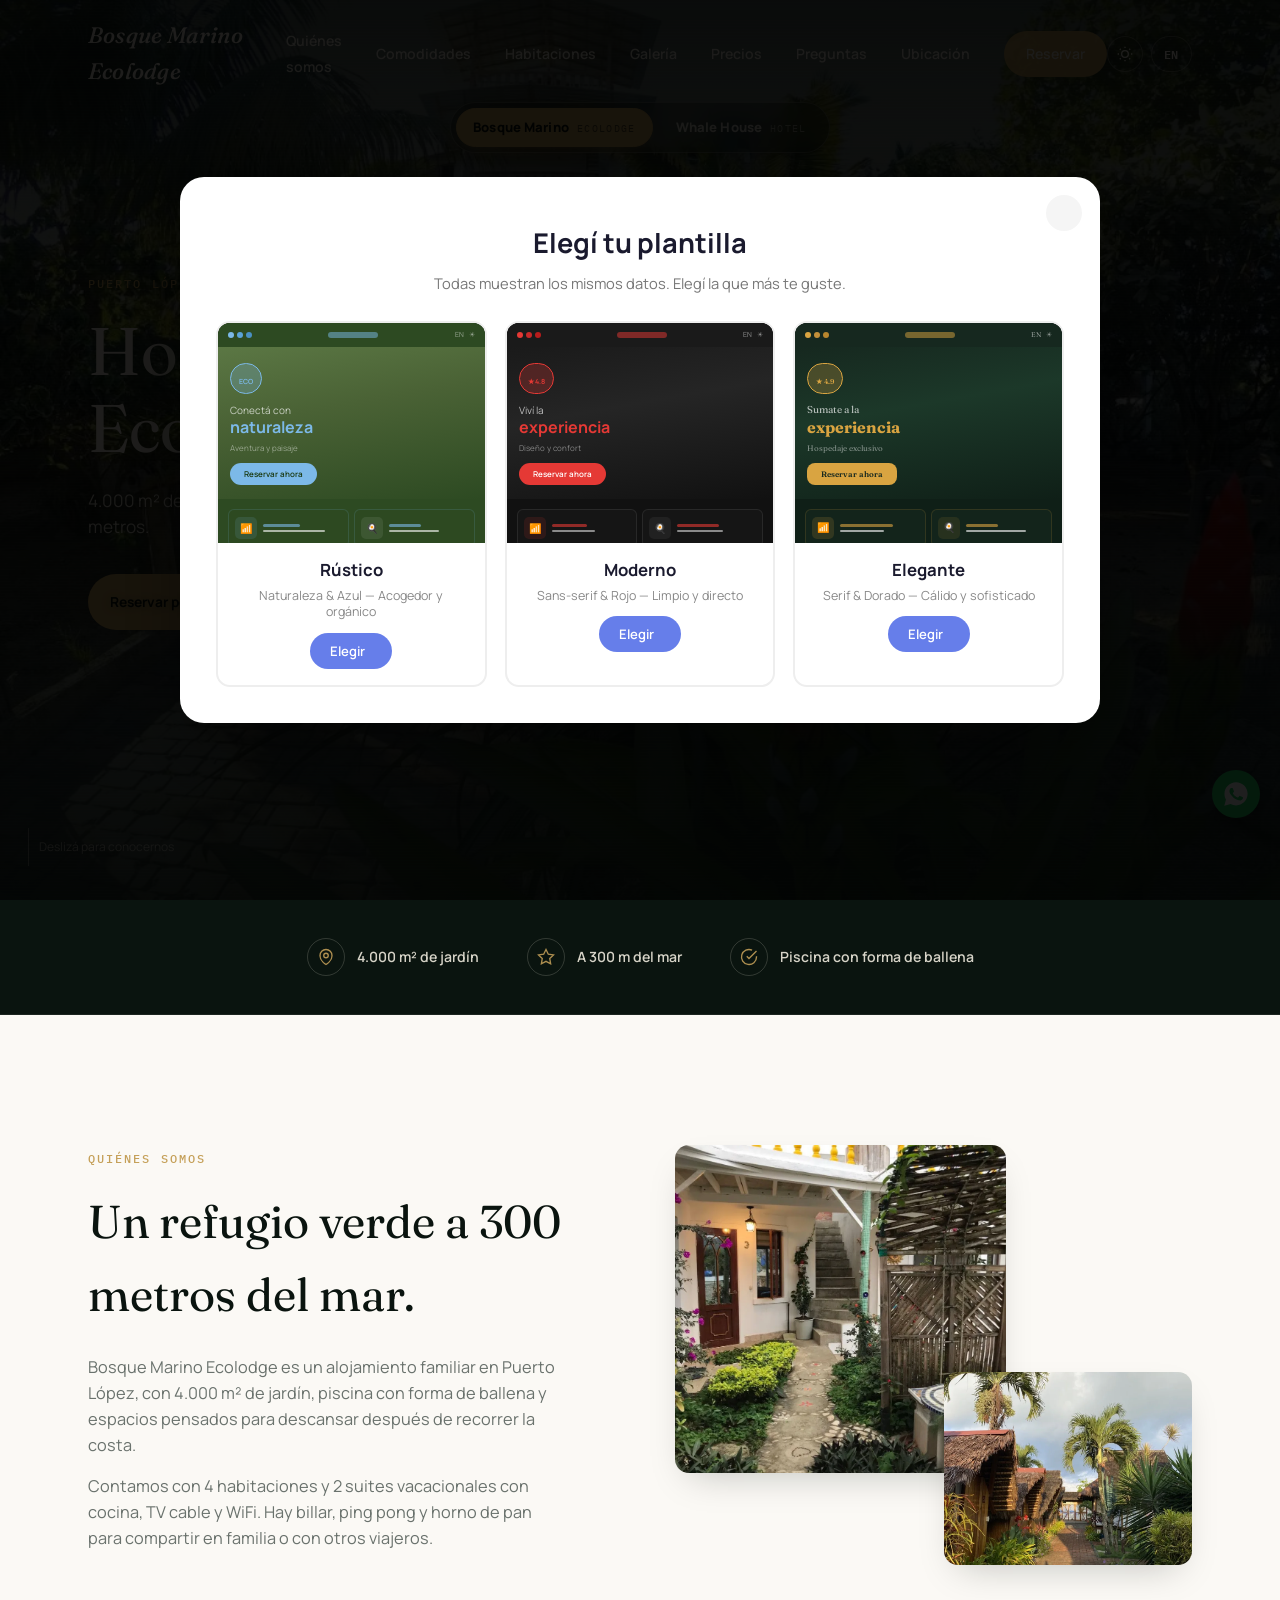
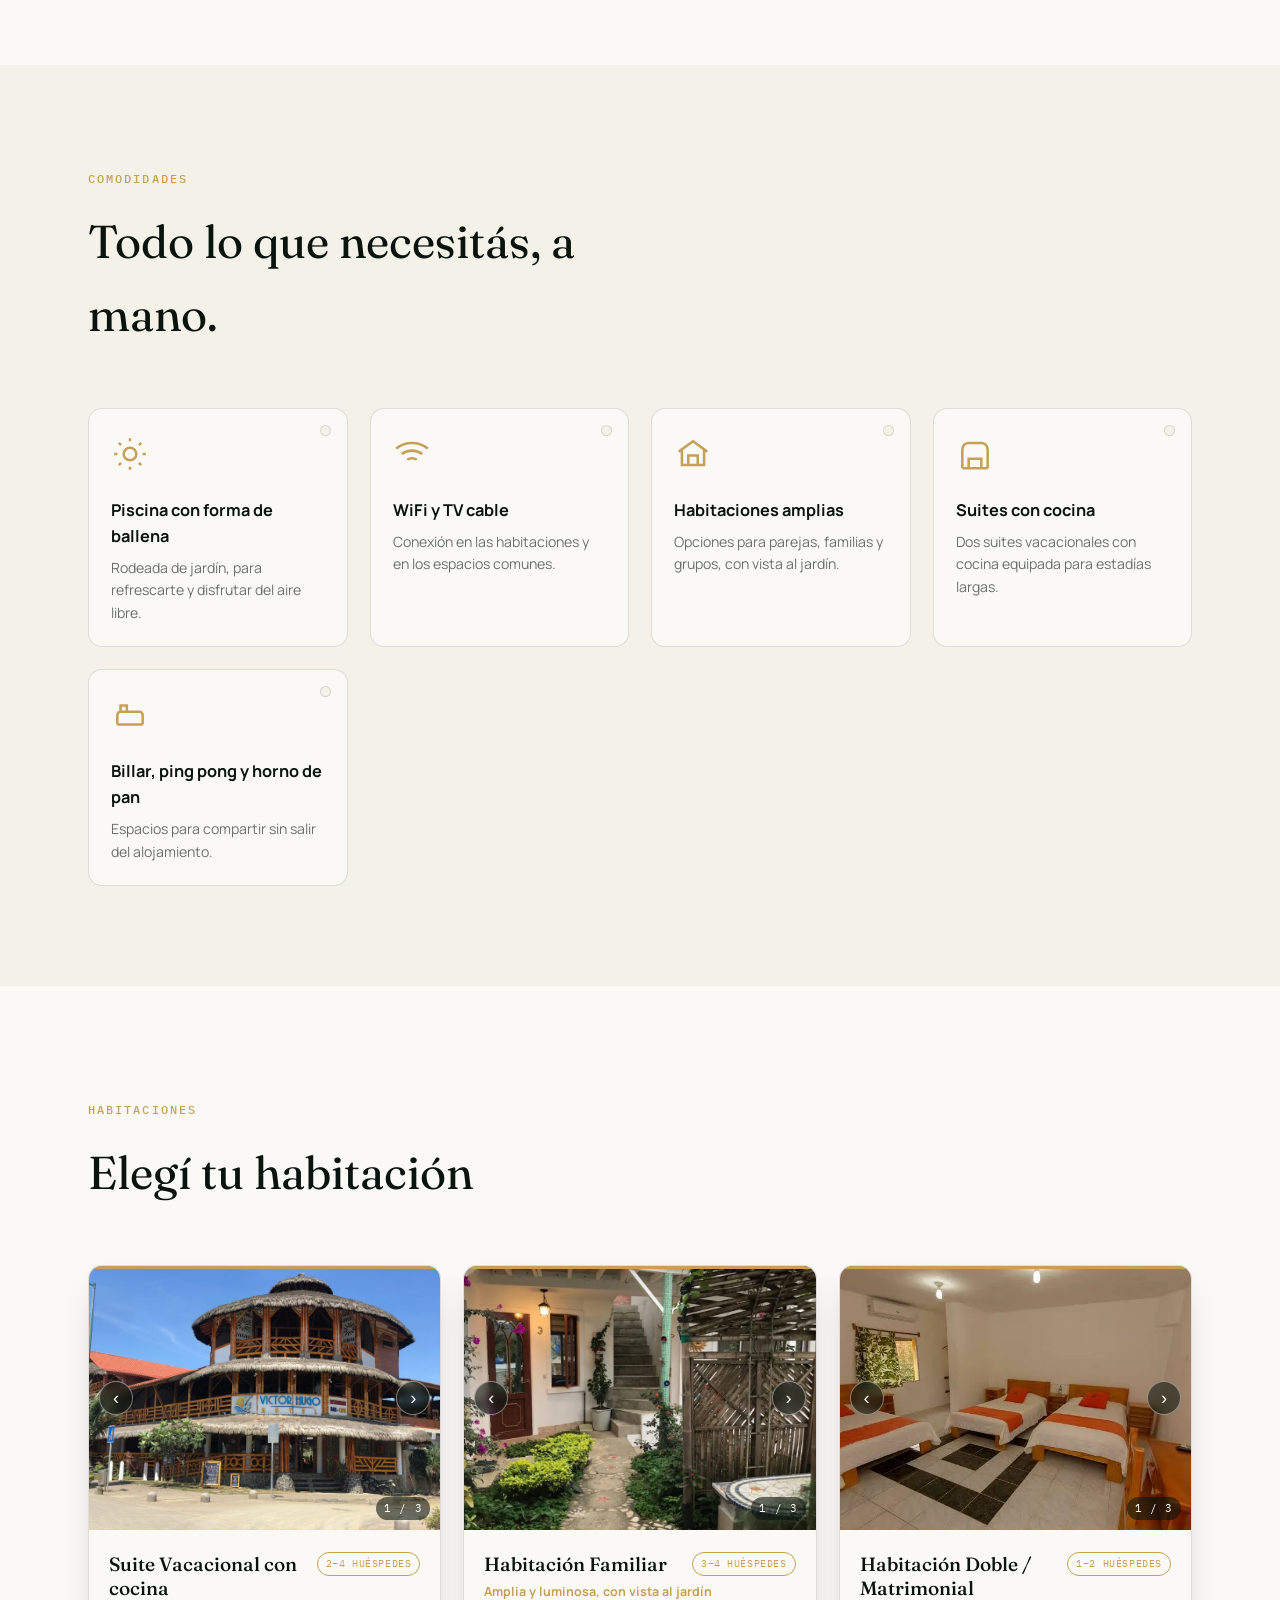
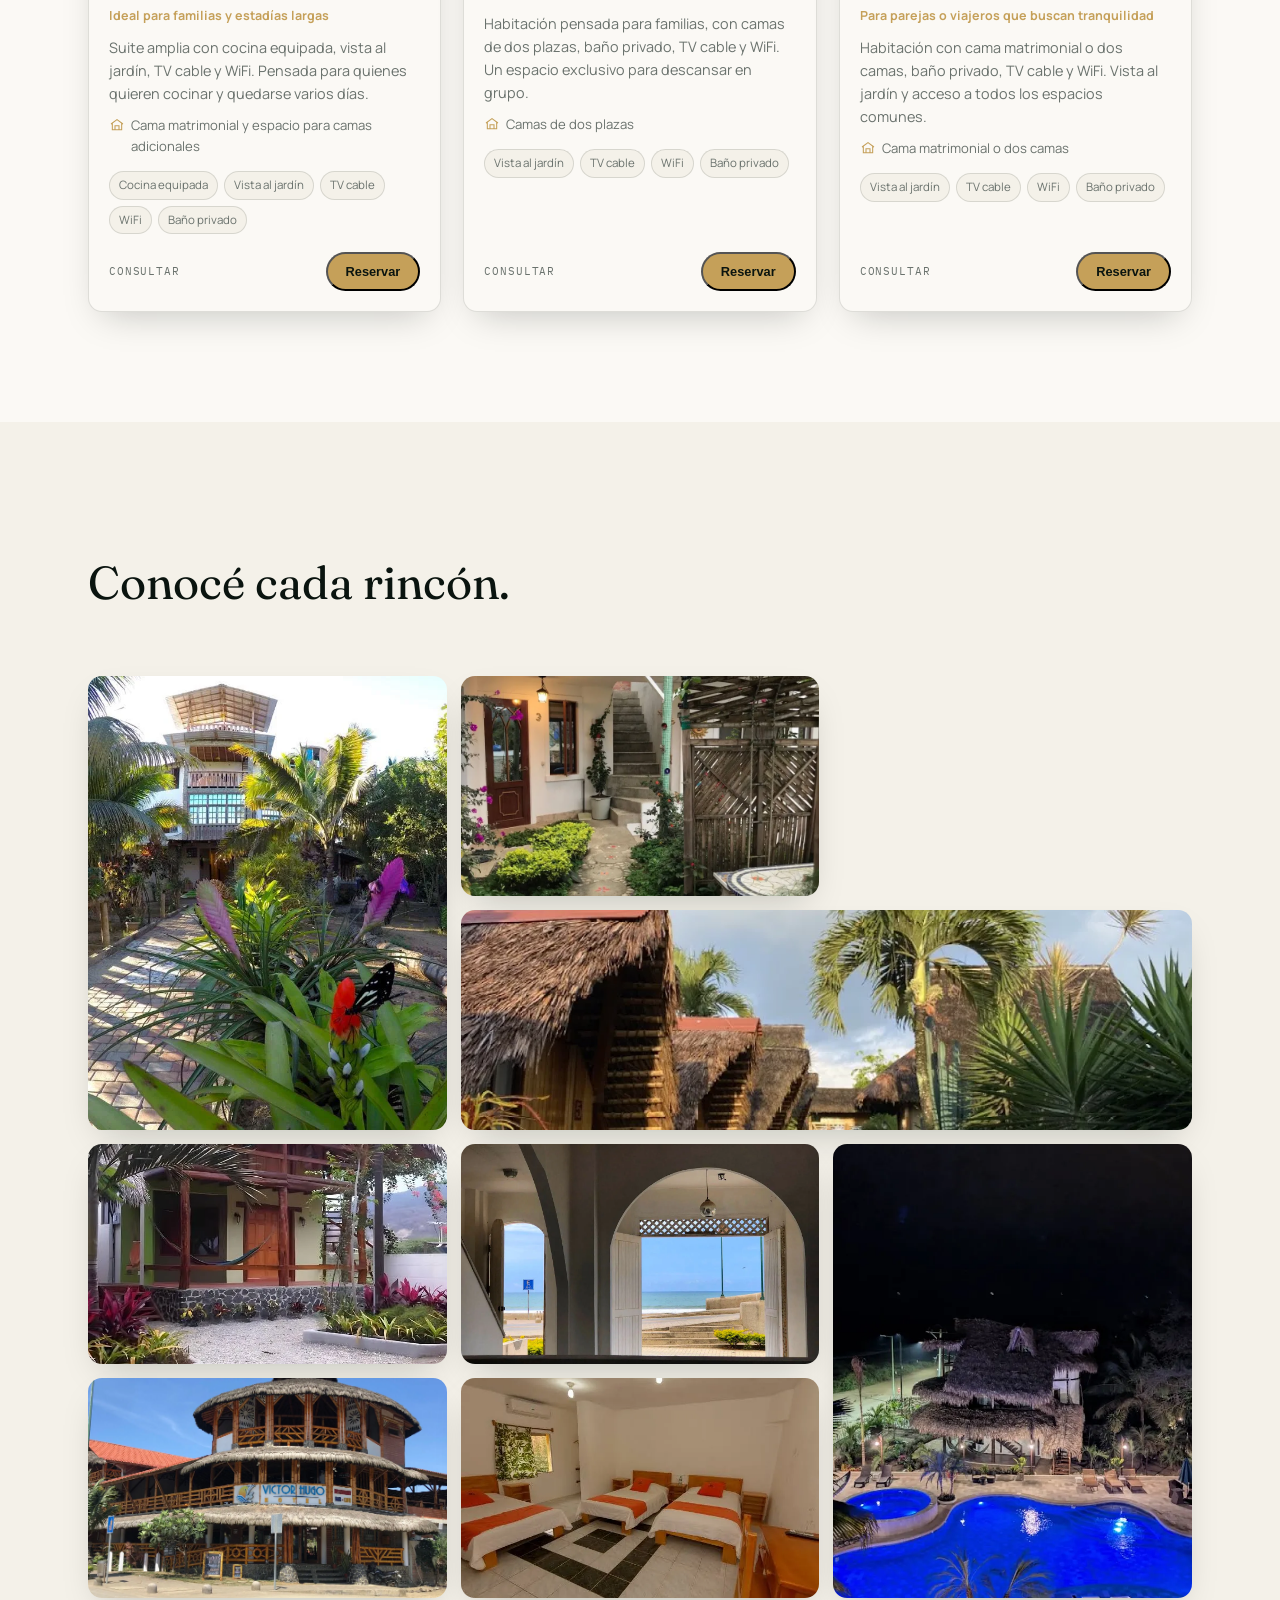
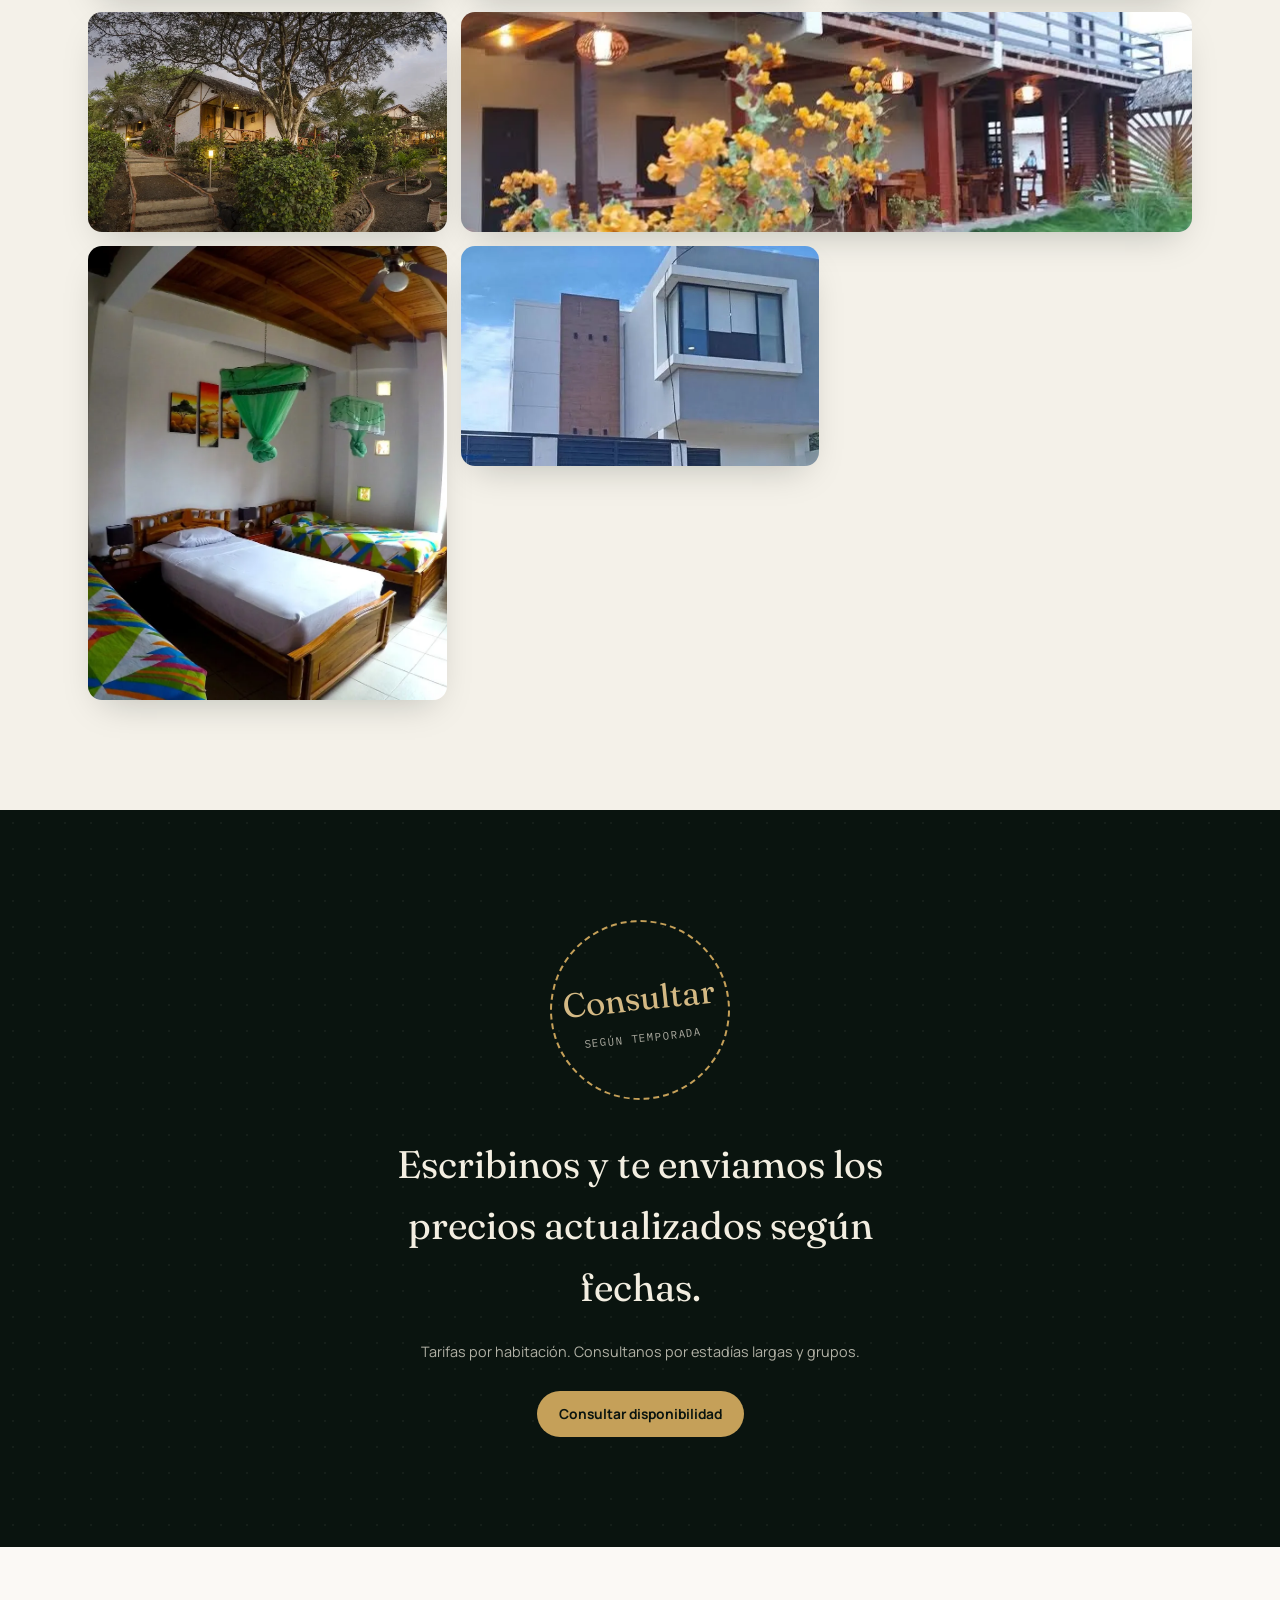
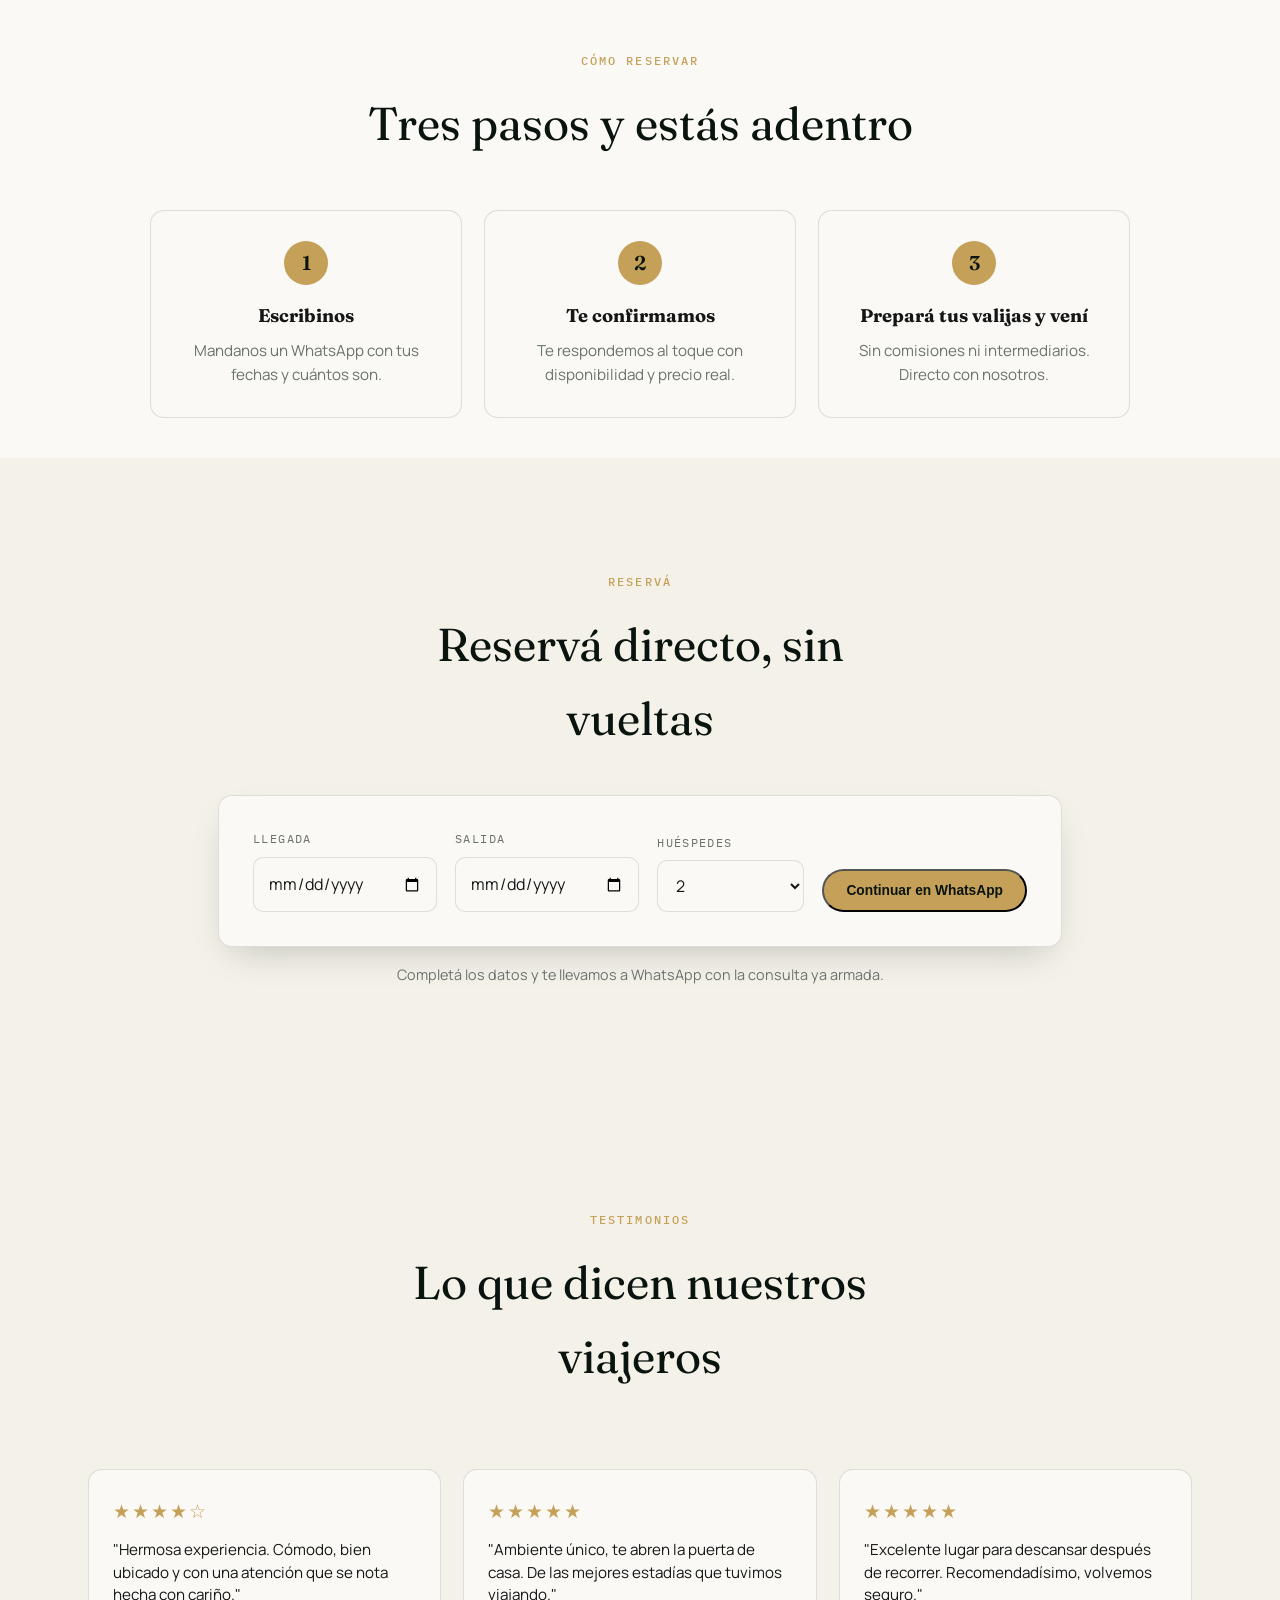
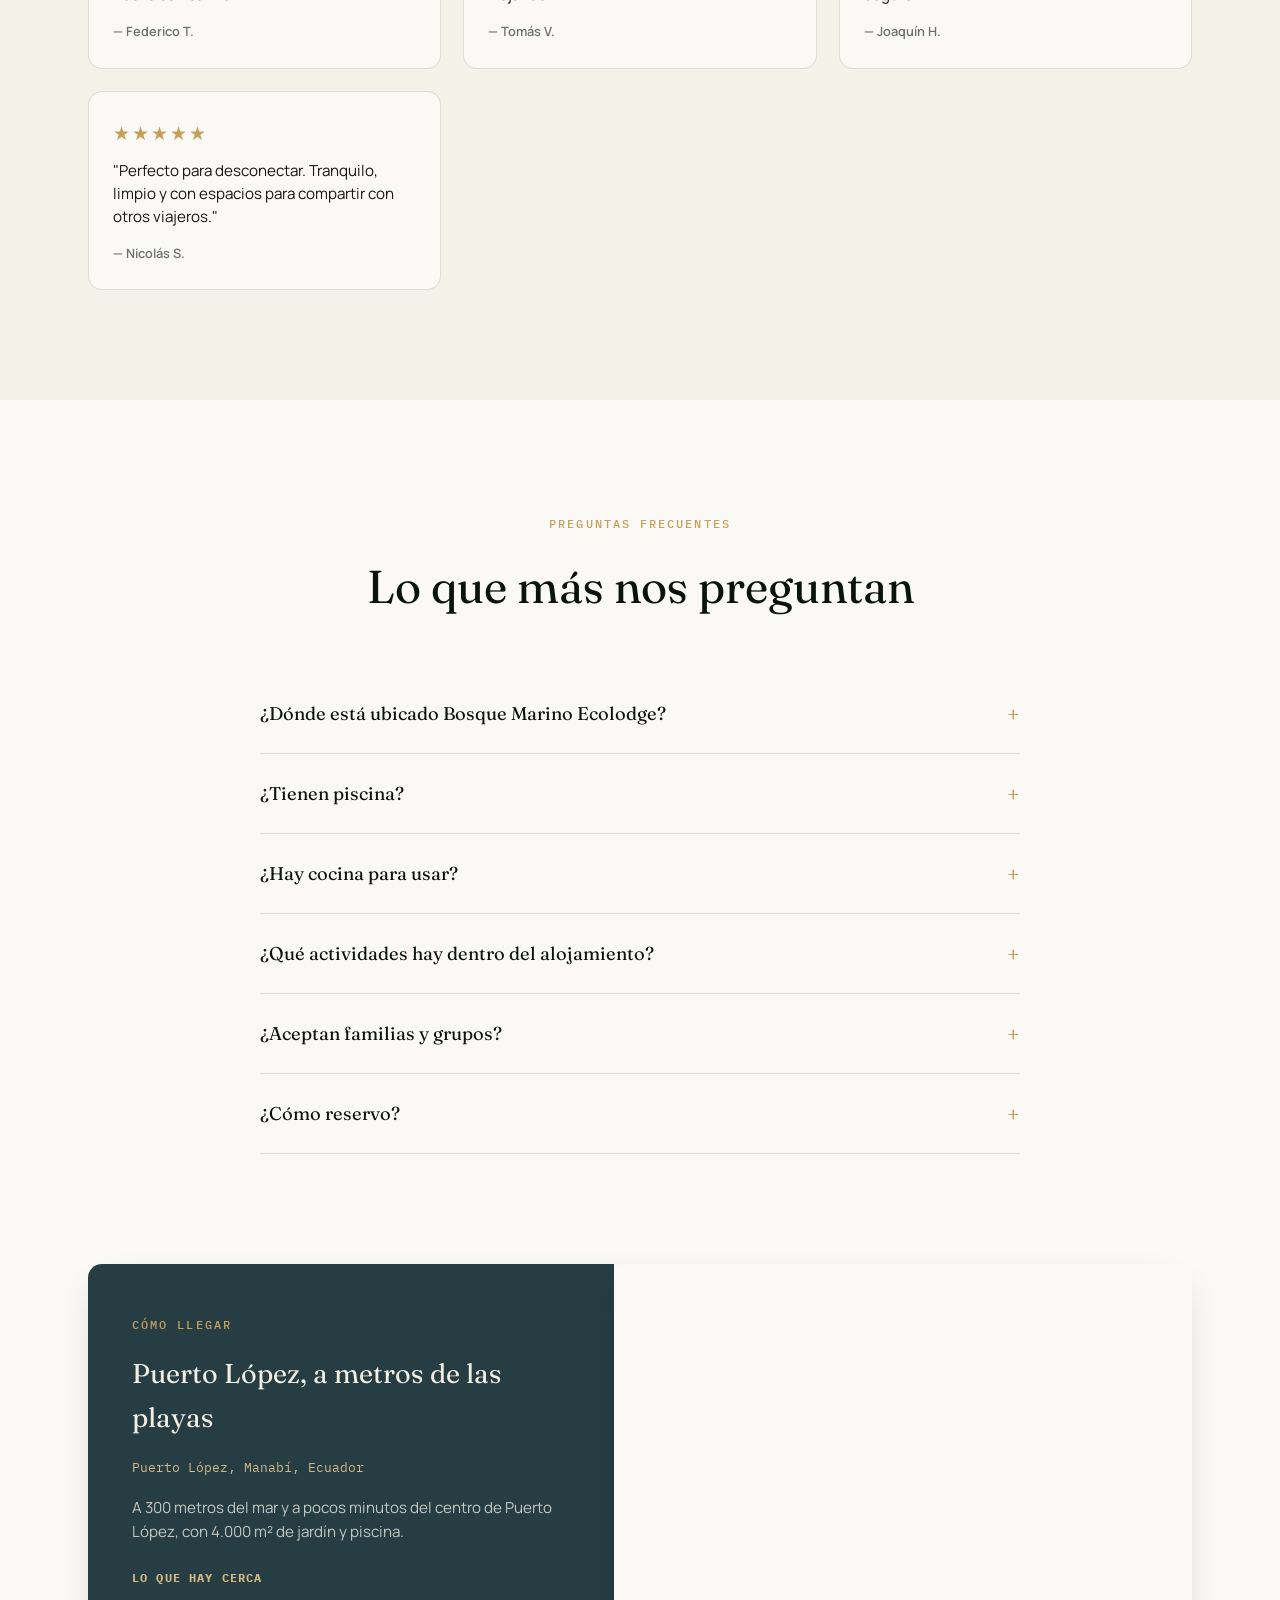
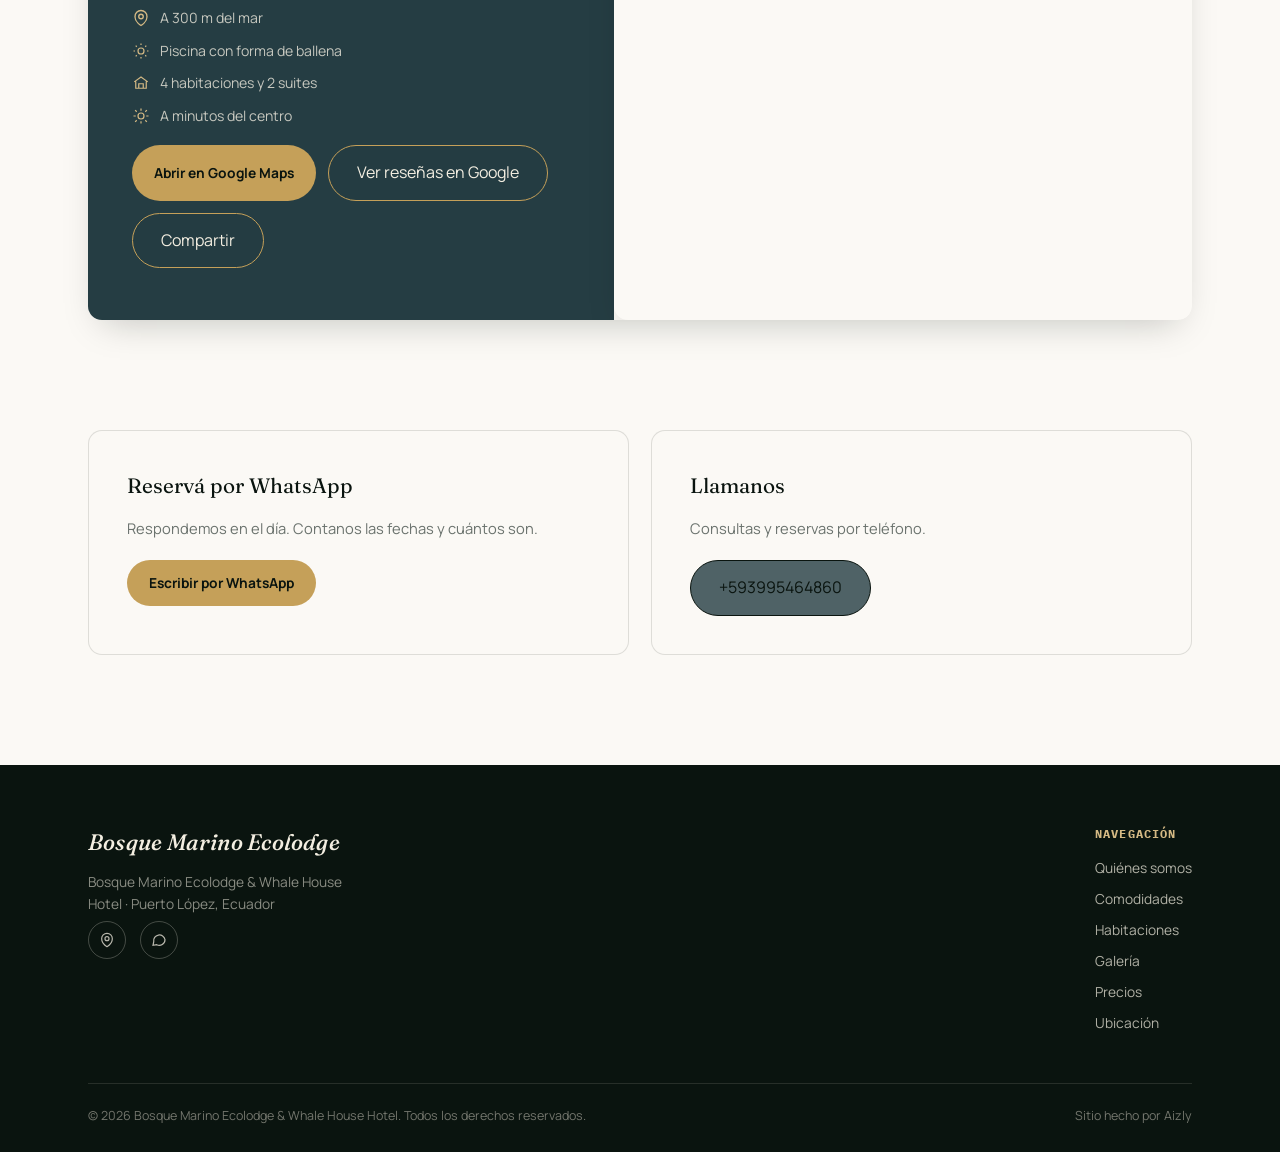
==== commit 35d43937: "Integrate Whale House Hotel as second property with property tabs, rooms, and room-specific WhatsApp" ====
--- a/index.html
+++ b/index.html
@@ -4,26 +4,31 @@
 <head>
   <meta charset="UTF-8">
   <meta name="viewport" content="width=device-width, initial-scale=1.0">
-  <title id="meta-title">Bosque Marino Ecolodge | Hostel en Ecuador</title>
-  <meta name="description" id="meta-description" content="Bosque Marino Ecolodge, tu alojamiento ideal en Ecuador.">
+  <title id="meta-title">Bosque Marino Ecolodge &amp; Whale House Hotel | Puerto López, Ecuador</title>
+  <meta name="description" id="meta-description"
+    content="Dos alojamientos frente al mar en Puerto López: Bosque Marino Ecolodge y Whale House Hotel. Habitaciones para familias, parejas y grupos, con WiFi, piscina y desayuno. Reservá directo por WhatsApp.">
   <link rel="canonical" href="https://bosque-marino-ecolodge.vercel.app/">
   <meta name="theme-color" content="#16281F">
   <meta name="apple-mobile-web-app-capable" content="yes">
   <meta name="apple-mobile-web-app-status-bar-style" content="black-translucent">
   <meta name="mobile-web-app-capable" content="yes">
 
-  <script type="application/ld+json" id="schema-json">{"@context": "https://schema.org", "@graph": [{"@type": "LodgingBusiness", "name": "Bosque Marino Ecolodge", "description": "Bosque Marino Ecolodge: pileta, parrilla, WiFi y la mejor ubicación en Ecuador.", "url": "", "telephone": "+593995464860", "email": "", "image": "", "sameAs": ["https://www.google.com/maps/place/Bosque+Marino+Ecolodge/data=!4m10!3m9!1s0x902c209eeb27818d:0xc771e304521e46a4!5m2!4m1!1i2!8m2!3d-1.5551455!4d-80.8061529!16s%2Fg%2F11cs5m7vh3!19sChIJjYEn654gLJARpEYeUgTjccc?authuser=0&hl=es&g_ep=EgoyMDI2MTEwMS4wIJJjKgBIAVAD&rclk=1"], "address": {"@type": "PostalAddress", "streetAddress": "Puerto López, Ecuador", "addressLocality": "Ecuador", "addressCountry": "AR"}, "amenityFeature": [{"@type": "LocationFeatureSpecification", "name": "Dormí como en casa", "value": true}, {"@type": "LocationFeatureSpecification", "name": "WiFi sin vueltas", "value": true}, {"@type": "LocationFeatureSpecification", "name": "Ubicación top", "value": true}]}, {"@type": "FAQPage", "mainEntity": [{"@type": "Question", "name": "¿La zona es segura?", "acceptedAnswer": {"@type": "Answer", "text": "Sí, es una zona tranquila. Los viajeros la recomiendan."}}, {"@type": "Question", "name": "¿Tienen aire acondicionado?", "acceptedAnswer": {"@type": "Answer", "text": "Sí, en verano estás fresquito sin problema."}}, {"@type": "Question", "name": "¿Hay pileta?", "acceptedAnswer": {"@type": "Answer", "text": "Sí, hay pileta. En verano es el mejor lugar para refrescarte."}}, {"@type": "Question", "name": "¿Hay cocina para usar?", "acceptedAnswer": {"@type": "Answer", "text": "Sí, cocina completa para que te armes lo que quieras."}}, {"@type": "Question", "name": "¿Cómo me muevo por la ciudad?", "acceptedAnswer": {"@type": "Answer", "text": "Te contamos cómo llegar, qué transporte conviene y qué visitar cuando nos escribas."}}]}]}</script>
-
-  <meta property="og:title" id="og-title" content="Bosque Marino Ecolodge | Hostel en Ecuador">
-  <meta property="og:description" id="og-description" content="Bosque Marino Ecolodge, tu alojamiento ideal en Ecuador.">
+  <script type="application/ld+json" id="schema-json">{"@context":"https://schema.org","@graph":[{"@type":"LodgingBusiness","name":"Bosque Marino Ecolodge","description":"Alojamiento familiar en Puerto López con 4.000 m² de jardín, piscina con forma de ballena y el mar a 300 metros.","url":"https://bosque-marino-ecolodge.vercel.app/","telephone":"+593995464860","image":"https://bosque-marino-ecolodge.vercel.app/fotos/foto-01.webp","sameAs":["https://www.google.com/maps/place/Bosque+Marino+Ecolodge/data=!4m10!3m9!1s0x902c209eeb27818d:0xc771e304521e46a4!5m2!4m1!1i2!8m2!3d-1.5551455!4d-80.8061529!16s%2Fg%2F11cs5m7vh3!19sChIJjYEn654gLJARpEYeUgTjccc?authuser=0&hl=es&g_ep=EgoyMDI2MTEwMS4wIJJjKgBIAVAD&rclk=1"],"address":{"@type":"PostalAddress","streetAddress":"Puerto López","addressLocality":"Puerto López","addressRegion":"Manabí","addressCountry":"EC"},"geo":{"@type":"GeoCoordinates","latitude":-1.5551455,"longitude":-80.8061529},"amenityFeature":[{"@type":"LocationFeatureSpecification","name":"Piscina con forma de ballena","value":true},{"@type":"LocationFeatureSpecification","name":"WiFi y TV cable","value":true},{"@type":"LocationFeatureSpecification","name":"Jardín de 4.000 m²","value":true},{"@type":"LocationFeatureSpecification","name":"Suites con cocina","value":true},{"@type":"LocationFeatureSpecification","name":"Billar y ping pong","value":true}]},{"@type":"Hotel","name":"Whale House Hotel","description":"Hotel temático de ballenas frente al mar en Puerto López, con desayuno local incluido, WiFi de fibra óptica, agua caliente y restaurante.","url":"https://whalewatchingecuador.com/es/hotel-puerto-lopez","telephone":"+593995464860","email":"palosanto22@gmail.com","image":"https://bosque-marino-ecolodge.vercel.app/fotos/whale/general/g01.jpg","sameAs":["https://www.google.com/maps/place/Whale+House+Hotel/@-1.5513784,-80.813343,17z/data=!3m1!4b1!4m9!3m8!1s0x902e9f9fdc41f685:0x425659d61d247a7f!5m2!4m1!1i2!8m2!3d-1.5513784!4d-80.8107681!16s%2Fg%2F11lh5k7x16","https://whalewatchingecuador.com/es/hotel-puerto-lopez"],"address":{"@type":"PostalAddress","streetAddress":"Mal. Julio Izurieta","addressLocality":"Puerto López","addressRegion":"Manabí","addressCountry":"EC"},"geo":{"@type":"GeoCoordinates","latitude":-1.5513784,"longitude":-80.8107681},"amenityFeature":[{"@type":"LocationFeatureSpecification","name":"Frente al mar","value":true},{"@type":"LocationFeatureSpecification","name":"Desayuno local incluido","value":true},{"@type":"LocationFeatureSpecification","name":"WiFi fibra óptica","value":true},{"@type":"LocationFeatureSpecification","name":"Agua caliente","value":true},{"@type":"LocationFeatureSpecification","name":"Restaurante y bar","value":true},{"@type":"LocationFeatureSpecification","name":"Estacionamiento privado","value":true}]},{"@type":"FAQPage","mainEntity":[{"@type":"Question","name":"¿Dónde está ubicado Bosque Marino Ecolodge?","acceptedAnswer":{"@type":"Answer","text":"En Puerto López, Manabí, a 300 metros del mar y a pocos minutos del centro."}},{"@type":"Question","name":"¿Tienen piscina?","acceptedAnswer":{"@type":"Answer","text":"Sí, una piscina con forma de ballena dentro de los 4.000 m² de jardín."}},{"@type":"Question","name":"¿Hay cocina para usar?","acceptedAnswer":{"@type":"Answer","text":"Sí, las dos suites vacacionales incluyen cocina equipada."}},{"@type":"Question","name":"¿Qué actividades hay dentro del alojamiento?","acceptedAnswer":{"@type":"Answer","text":"Billar, ping pong y horno de pan, además de espacios para compartir en familia."}},{"@type":"Question","name":"¿Aceptan familias y grupos?","acceptedAnswer":{"@type":"Answer","text":"Sí, contamos con habitaciones familiares y espacio exclusivo para familias. Consultanos por grupos."}},{"@type":"Question","name":"¿Cómo reservo?","acceptedAnswer":{"@type":"Answer","text":"Escribinos por WhatsApp y te confirmamos disponibilidad y precios según tus fechas."}}]}]}</script>
+
+  <meta property="og:title" id="og-title"
+    content="Bosque Marino Ecolodge &amp; Whale House Hotel | Puerto López, Ecuador">
+  <meta property="og:description" id="og-description"
+    content="Dos alojamientos frente al mar en Puerto López: Bosque Marino Ecolodge y Whale House Hotel. Habitaciones para familias, parejas y grupos, con WiFi, piscina y desayuno. Reservá directo por WhatsApp.">
   <meta property="og:url" id="og-url" content="https://bosque-marino-ecolodge.vercel.app/">
   <meta property="og:type" content="website">
   <meta property="og:image" id="og-image" content="https://bosque-marino-ecolodge.vercel.app/og-image.jpg">
   <meta property="og:image:width" content="1200">
   <meta property="og:image:height" content="900">
   <meta name="twitter:card" content="summary_large_image">
-  <meta name="twitter:title" id="twitter-title" content="Bosque Marino Ecolodge | Hostel en Ecuador">
-  <meta name="twitter:description" id="twitter-description" content="Bosque Marino Ecolodge, tu alojamiento ideal en Ecuador.">
+  <meta name="twitter:title" id="twitter-title"
+    content="Bosque Marino Ecolodge &amp; Whale House Hotel | Puerto López, Ecuador">
+  <meta name="twitter:description" id="twitter-description"
+    content="Dos alojamientos frente al mar en Puerto López: Bosque Marino Ecolodge y Whale House Hotel. Habitaciones para familias, parejas y grupos, con WiFi, piscina y desayuno. Reservá directo por WhatsApp.">
   <meta name="twitter:image" id="twitter-image" content="https://bosque-marino-ecolodge.vercel.app/og-image.jpg">
 
   <link rel="icon" id="favicon-link"
@@ -55,6 +60,8 @@
       --section-alt-bg: var(--paper-warm);
       --header-scrolled-bg: rgba(251, 249, 245, 0.95);
       --header-scrolled-shadow: 0 4px 15px -5px rgba(10, 20, 15, 0.1);
+      --ocean: #2F6F7E;
+      --ocean-soft: #8FC3CE;
     }
 
     [data-theme="dark"] {
@@ -1853,6 +1860,508 @@
         max-width: 100%;
       }
     }
+
+    /* === Selector de propiedad === */
+    .property-tabs {
+      display: flex;
+      justify-content: center;
+      align-items: center;
+      gap: 6px;
+      margin: 12px auto 0;
+      padding: 5px;
+      width: fit-content;
+      max-width: calc(100% - 32px);
+      border-radius: 999px;
+      border: 1px solid rgba(243, 238, 225, 0.22);
+      background: rgba(10, 20, 15, 0.34);
+      backdrop-filter: blur(12px);
+      -webkit-backdrop-filter: blur(12px);
+      box-shadow: 0 12px 30px -18px rgba(0, 0, 0, 0.75);
+      transition: background .35s ease, border-color .35s ease;
+    }
+
+    header.scrolled .property-tabs {
+      background: rgba(10, 20, 15, 0.04);
+      border-color: rgba(10, 20, 15, 0.12);
+      box-shadow: none;
+    }
+
+    [data-theme="dark"] header.scrolled .property-tabs {
+      background: rgba(251, 249, 245, 0.05);
+      border-color: rgba(251, 249, 245, 0.12);
+    }
+
+    .property-tab {
+      appearance: none;
+      border: 1px solid transparent;
+      background: transparent;
+      color: rgba(243, 238, 225, 0.82);
+      border-radius: 999px;
+      padding: 8px 16px;
+      display: flex;
+      align-items: baseline;
+      gap: 8px;
+      cursor: pointer;
+      font: inherit;
+      white-space: nowrap;
+      flex-shrink: 0;
+      transition: background .25s ease, color .25s ease, border-color .25s ease, box-shadow .25s ease;
+    }
+
+    .property-tab-name {
+      font-size: 0.82rem;
+      font-weight: 800;
+      letter-spacing: 0.01em;
+    }
+
+    .property-tab-sub {
+      font-family: 'IBM Plex Mono', monospace;
+      font-size: 0.6rem;
+      letter-spacing: 0.14em;
+      text-transform: uppercase;
+      opacity: 0.62;
+    }
+
+    .property-tab:hover {
+      color: #F3EEE1;
+      background: rgba(243, 238, 225, 0.1);
+    }
+
+    .property-tab:focus-visible {
+      outline: 2px solid var(--gold-soft);
+      outline-offset: 2px;
+    }
+
+    .property-tab.active {
+      background: var(--gold);
+      color: var(--pine-dark);
+      border-color: var(--gold);
+      box-shadow: 0 6px 18px -8px rgba(197, 160, 89, 0.8);
+    }
+
+    header.scrolled .property-tab {
+      color: rgba(10, 20, 15, 0.68);
+    }
+
+    header.scrolled .property-tab:hover {
+      color: var(--pine-dark);
+      background: rgba(10, 20, 15, 0.06);
+    }
+
+    [data-theme="dark"] header.scrolled .property-tab {
+      color: rgba(251, 249, 245, 0.68);
+    }
+
+    [data-theme="dark"] header.scrolled .property-tab:hover {
+      color: var(--ink);
+      background: rgba(251, 249, 245, 0.08);
+    }
+
+    header.scrolled .property-tab.active,
+    [data-theme="dark"] header.scrolled .property-tab.active {
+      color: var(--pine-dark);
+    }
+
+    /* Acento azul océano para Whale House */
+    body[data-property="whale"] .property-tab.active,
+    body[data-property="whale"] header.scrolled .property-tab.active {
+      background: var(--ocean);
+      border-color: var(--ocean);
+      color: #F3EEE1;
+      box-shadow: 0 6px 18px -8px rgba(47, 111, 126, 0.85);
+    }
+
+    body[data-property="whale"] .hero-content .eyebrow {
+      color: var(--ocean-soft);
+    }
+
+    body[data-property="whale"] .room-card::before {
+      background: var(--ocean);
+    }
+
+    body[data-property="whale"] .room-card .room-tagline,
+    body[data-property="whale"] .room-cap {
+      color: var(--ocean);
+    }
+
+    /* === Habitaciones === */
+    .rooms {
+      padding: 110px 0;
+    }
+
+    .rooms-grid {
+      display: grid;
+      grid-template-columns: repeat(3, 1fr);
+      gap: 22px;
+      align-items: stretch;
+    }
+
+    .room-card {
+      position: relative;
+      display: flex;
+      flex-direction: column;
+      background: var(--card-bg);
+      border: 1px solid var(--line);
+      border-radius: var(--radius);
+      overflow: hidden;
+      box-shadow: var(--shadow);
+      transition: transform .3s ease, box-shadow .3s ease, border-color .3s ease;
+    }
+
+    .room-card::before {
+      content: "";
+      position: absolute;
+      top: 0;
+      left: 0;
+      right: 0;
+      height: 3px;
+      background: var(--gold);
+      z-index: 2;
+    }
+
+    .room-card:hover {
+      transform: translateY(-6px);
+      box-shadow: 0 24px 60px -20px rgba(22, 40, 31, 0.45);
+    }
+
+    .room-card.selected {
+      border-color: var(--gold);
+      box-shadow: 0 0 0 2px rgba(197, 160, 89, 0.35), var(--shadow);
+    }
+
+    body[data-property="whale"] .room-card.selected {
+      border-color: var(--ocean);
+      box-shadow: 0 0 0 2px rgba(47, 111, 126, 0.3), var(--shadow);
+    }
+
+    .room-media {
+      position: relative;
+      aspect-ratio: 4 / 3;
+      overflow: hidden;
+      background: var(--paper-warm);
+    }
+
+    .room-slide {
+      position: absolute;
+      inset: 0;
+      margin: 0;
+      padding: 0;
+      border: 0;
+      background: none;
+      cursor: zoom-in;
+      opacity: 0;
+      transition: opacity .35s ease;
+    }
+
+    .room-slide.active {
+      opacity: 1;
+      z-index: 1;
+    }
+
+    .room-slide img {
+      width: 100%;
+      height: 100%;
+      object-fit: cover;
+      display: block;
+    }
+
+    .room-nav {
+      position: absolute;
+      top: 50%;
+      transform: translateY(-50%);
+      z-index: 3;
+      width: 34px;
+      height: 34px;
+      border-radius: 50%;
+      border: 1px solid rgba(255, 255, 255, 0.42);
+      background: rgba(10, 20, 15, 0.55);
+      color: #fff;
+      cursor: pointer;
+      display: flex;
+      align-items: center;
+      justify-content: center;
+      font-size: 1.15rem;
+      line-height: 1;
+      backdrop-filter: blur(4px);
+      -webkit-backdrop-filter: blur(4px);
+      transition: background .2s ease, transform .2s ease;
+    }
+
+    .room-nav:hover {
+      background: rgba(10, 20, 15, 0.82);
+      transform: translateY(-50%) scale(1.05);
+    }
+
+    .room-nav.prev {
+      left: 10px;
+    }
+
+    .room-nav.next {
+      right: 10px;
+    }
+
+    .room-counter {
+      position: absolute;
+      right: 10px;
+      bottom: 10px;
+      z-index: 3;
+      font-family: 'IBM Plex Mono', monospace;
+      font-size: 0.66rem;
+      letter-spacing: 0.06em;
+      color: #fff;
+      background: rgba(10, 20, 15, 0.58);
+      border-radius: 999px;
+      padding: 3px 8px;
+    }
+
+    .room-body {
+      display: flex;
+      flex-direction: column;
+      flex: 1;
+      padding: 22px 20px 20px;
+    }
+
+    .room-head {
+      display: flex;
+      align-items: flex-start;
+      justify-content: space-between;
+      gap: 10px;
+    }
+
+    .room-head h3 {
+      font-size: 1.2rem;
+      font-weight: 500;
+      line-height: 1.25;
+      color: var(--pine-dark);
+    }
+
+    [data-theme="dark"] .room-head h3 {
+      color: var(--ink);
+    }
+
+    .room-cap {
+      font-family: 'IBM Plex Mono', monospace;
+      font-size: 0.62rem;
+      letter-spacing: 0.06em;
+      text-transform: uppercase;
+      color: var(--gold);
+      border: 1px solid currentColor;
+      border-radius: 999px;
+      padding: 3px 8px;
+      white-space: nowrap;
+      flex-shrink: 0;
+    }
+
+    .room-tagline {
+      margin-top: 6px;
+      font-size: 0.78rem;
+      font-weight: 700;
+      color: var(--gold);
+    }
+
+    .room-desc {
+      margin-top: 10px;
+      font-size: 0.9rem;
+      color: var(--ink-soft);
+    }
+
+    .room-specs {
+      display: flex;
+      align-items: flex-start;
+      gap: 6px;
+      margin-top: 10px;
+      font-size: 0.82rem;
+      color: var(--ink-soft);
+    }
+
+    .room-specs svg {
+      width: 16px;
+      height: 16px;
+      flex-shrink: 0;
+      margin-top: 2px;
+      color: var(--gold);
+    }
+
+    body[data-property="whale"] .room-specs svg {
+      color: var(--ocean);
+    }
+
+    .room-amenities {
+      display: flex;
+      flex-wrap: wrap;
+      gap: 6px;
+      margin-top: 14px;
+    }
+
+    .room-amenities li {
+      font-size: 0.72rem;
+      color: var(--ink-soft);
+      background: var(--paper-warm);
+      border: 1px solid var(--line);
+      border-radius: 999px;
+      padding: 4px 9px;
+    }
+
+    .room-foot {
+      display: flex;
+      align-items: center;
+      justify-content: space-between;
+      gap: 12px;
+      margin-top: auto;
+      padding-top: 18px;
+    }
+
+    .room-price {
+      font-family: 'IBM Plex Mono', monospace;
+      font-size: 0.68rem;
+      letter-spacing: 0.08em;
+      text-transform: uppercase;
+      color: var(--ink-soft);
+    }
+
+    .room-book {
+      padding: 10px 18px;
+      font-size: 0.8rem;
+    }
+
+    /* === Chip de habitación seleccionada === */
+    .booking-selection {
+      display: flex;
+      align-items: center;
+      justify-content: center;
+      flex-wrap: wrap;
+      gap: 10px;
+      width: fit-content;
+      max-width: 100%;
+      margin: 0 auto 18px;
+      padding: 10px 16px;
+      border-radius: 999px;
+      background: var(--card-bg);
+      border: 1px solid var(--gold);
+      box-shadow: var(--shadow);
+      color: var(--ink);
+      font-size: 0.88rem;
+    }
+
+    .booking-selection[hidden] {
+      display: none;
+    }
+
+    .booking-selection-label {
+      font-family: 'IBM Plex Mono', monospace;
+      font-size: 0.62rem;
+      letter-spacing: 0.12em;
+      text-transform: uppercase;
+      color: var(--gold);
+    }
+
+    .booking-selection strong {
+      font-weight: 700;
+    }
+
+    .booking-selection-clear {
+      border: 0;
+      background: transparent;
+      color: var(--ink-soft);
+      font-size: 1.2rem;
+      line-height: 1;
+      cursor: pointer;
+      padding: 0 2px;
+    }
+
+    .booking-selection-clear:hover {
+      color: #b3402f;
+    }
+
+    body[data-property="whale"] .booking-selection {
+      border-color: var(--ocean);
+    }
+
+    body[data-property="whale"] .booking-selection-label {
+      color: var(--ocean);
+    }
+
+    /* === Precios y reseñas === */
+    .pricing-note {
+      max-width: 540px;
+      margin: -8px auto 28px;
+      color: rgba(243, 238, 225, 0.72);
+      font-size: 0.9rem;
+    }
+
+    .tst-meta {
+      display: inline-block;
+      text-decoration: none;
+      transition: color .2s ease;
+    }
+
+    .tst-meta:hover {
+      color: var(--gold-soft);
+      text-decoration: underline;
+    }
+
+    .testimonial-card .quote-note {
+      margin-top: 10px;
+      font-family: 'IBM Plex Mono', monospace;
+      font-size: 0.64rem;
+      letter-spacing: 0.08em;
+      text-transform: uppercase;
+      color: var(--ink-soft);
+    }
+
+    section[id] {
+      scroll-margin-top: 150px;
+    }
+
+    @media (max-width: 1020px) {
+      .rooms-grid {
+        grid-template-columns: repeat(2, 1fr);
+      }
+    }
+
+    @media (max-width: 720px) {
+      .property-tabs {
+        justify-content: flex-start;
+        overflow-x: auto;
+        scrollbar-width: none;
+        -webkit-overflow-scrolling: touch;
+      }
+
+      .property-tabs::-webkit-scrollbar {
+        display: none;
+      }
+
+      .property-tab {
+        padding: 7px 12px;
+      }
+
+      .property-tab-sub {
+        display: none;
+      }
+
+      .rooms {
+        padding: 80px 0;
+      }
+
+      .rooms-grid {
+        grid-template-columns: 1fr;
+      }
+
+      .booking-selection {
+        font-size: 0.8rem;
+        padding: 9px 13px;
+      }
+
+      section[id] {
+        scroll-margin-top: 130px;
+      }
+    }
+
+    @media (max-width: 480px) {
+      .room-head {
+        flex-direction: column;
+      }
+    }
   </style>
 <link rel="stylesheet" href="css/switcher.css">
 </head>
@@ -1875,6 +2384,7 @@
       <ul class="nav-links" id="navLinks">
         <li><a href="#quienes-somos" id="nav-link-about">Quiénes somos</a></li>
         <li><a href="#comodidades" id="nav-link-amenities">Comodidades</a></li>
+        <li><a href="#habitaciones" id="nav-link-rooms">Habitaciones</a></li>
         <li><a href="#galeria" id="nav-link-gallery">Galería</a></li>
         <li><a href="#precios" id="nav-link-pricing">Precios</a></li>
         <li><a href="#faq" id="nav-link-faq">Preguntas</a></li>
@@ -1898,7 +2408,21 @@
       </div>
       <button class="burger" id="burger" aria-label="Abrir menú"><span></span><span></span><span></span></button>
     </nav>
+    <div class="property-tabs" id="property-tabs" role="tablist" aria-label="Elegí el alojamiento">
+      <button class="property-tab active" id="tab-bosque" role="tab" aria-selected="true"
+        aria-controls="property-content" data-property="bosque" tabindex="0">
+        <span class="property-tab-name" id="tab-name-bosque">Bosque Marino</span>
+        <span class="property-tab-sub">Ecolodge</span>
+      </button>
+      <button class="property-tab" id="tab-whale" role="tab" aria-selected="false"
+        aria-controls="property-content" data-property="whale" tabindex="-1">
+        <span class="property-tab-name" id="tab-name-whale">Whale House</span>
+        <span class="property-tab-sub">Hotel</span>
+      </button>
+    </div>
   </header>
+
+  <main id="property-content" tabindex="-1">
 
   <section class="hero">
     <video class="hero-video" autoplay muted loop playsinline preload="none" id="hero-video" poster="">
@@ -1953,6 +2477,16 @@
     </div>
   </section>
 
+  <section class="rooms" id="habitaciones">
+    <div class="wrap">
+      <div class="section-head reveal">
+        <span class="eyebrow" id="rooms-eyebrow">Habitaciones</span>
+        <h2 id="rooms-title">Elegí tu habitación</h2>
+      </div>
+      <div class="rooms-grid" id="rooms-grid"></div>
+    </div>
+  </section>
+
   <section class="gallery" id="galeria">
     <div class="wrap">
       <div class="section-head reveal">
@@ -1970,6 +2504,7 @@
         <span class="per" id="pricing-period">...</span>
       </div>
       <h2 id="pricing-title">...</h2>
+      <p class="pricing-note" id="pricing-note"></p>
       <a href="#" class="btn btn-gold" id="pricing-cta" target="_blank" rel="noopener">...</a>
     </div>
   </section>
@@ -2006,6 +2541,12 @@
         <span class="eyebrow" id="booking-eyebrow">Reservá</span>
         <h2 id="booking-title">Reservá directo, sin vueltas</h2>
       </div>
+      <div class="booking-selection" id="booking-selection" hidden>
+        <span class="booking-selection-label" id="booking-selection-label">Estás reservando</span>
+        <strong id="booking-selection-text"></strong>
+        <button type="button" class="booking-selection-clear" id="booking-selection-clear"
+          aria-label="Quitar habitación">&times;</button>
+      </div>
       <form class="booking-form" id="booking-form" novalidate>
         <div class="bk-field">
           <label for="bk-checkin" id="bk-label-checkin">Llegada</label>
@@ -2031,7 +2572,7 @@
       <div class="section-head reveal" style="margin:0 auto 50px;text-align:center;">
         <span class="eyebrow" id="testimonials-eyebrow">Testimonios</span>
         <h2 id="testimonials-title">Lo que dicen nuestros viajeros</h2>
-        <p class="tst-meta" id="testimonials-meta" hidden></p>
+        <a class="tst-meta" id="testimonials-meta" href="#" target="_blank" rel="noopener" hidden></a>
       </div>
       <div class="testimonials-grid reveal" id="testimonials-grid"></div>
     </div>
@@ -2085,6 +2626,8 @@
     </div>
   </section>
 
+  </main>
+
   <footer>
     <div class="wrap">
       <div class="foot-top">
@@ -2096,11 +2639,12 @@
         <div class="foot-cols" id="foot-cols">
           <div class="foot-col">
             <h4>Navegación</h4>
-            <a href="#quienes-somos">Quiénes somos</a>
-            <a href="#comodidades">Comodidades</a>
-            <a href="#galeria">Galería</a>
-            <a href="#precios">Precios</a>
-            <a href="#ubicacion">Ubicación</a>
+            <a href="#quienes-somos" id="foot-link-about">Quiénes somos</a>
+            <a href="#comodidades" id="foot-link-amenities">Comodidades</a>
+            <a href="#habitaciones" id="foot-link-rooms">Habitaciones</a>
+            <a href="#galeria" id="foot-link-gallery">Galería</a>
+            <a href="#precios" id="foot-link-pricing">Precios</a>
+            <a href="#ubicacion" id="foot-link-location">Ubicación</a>
           </div>
         </div>
       </div>
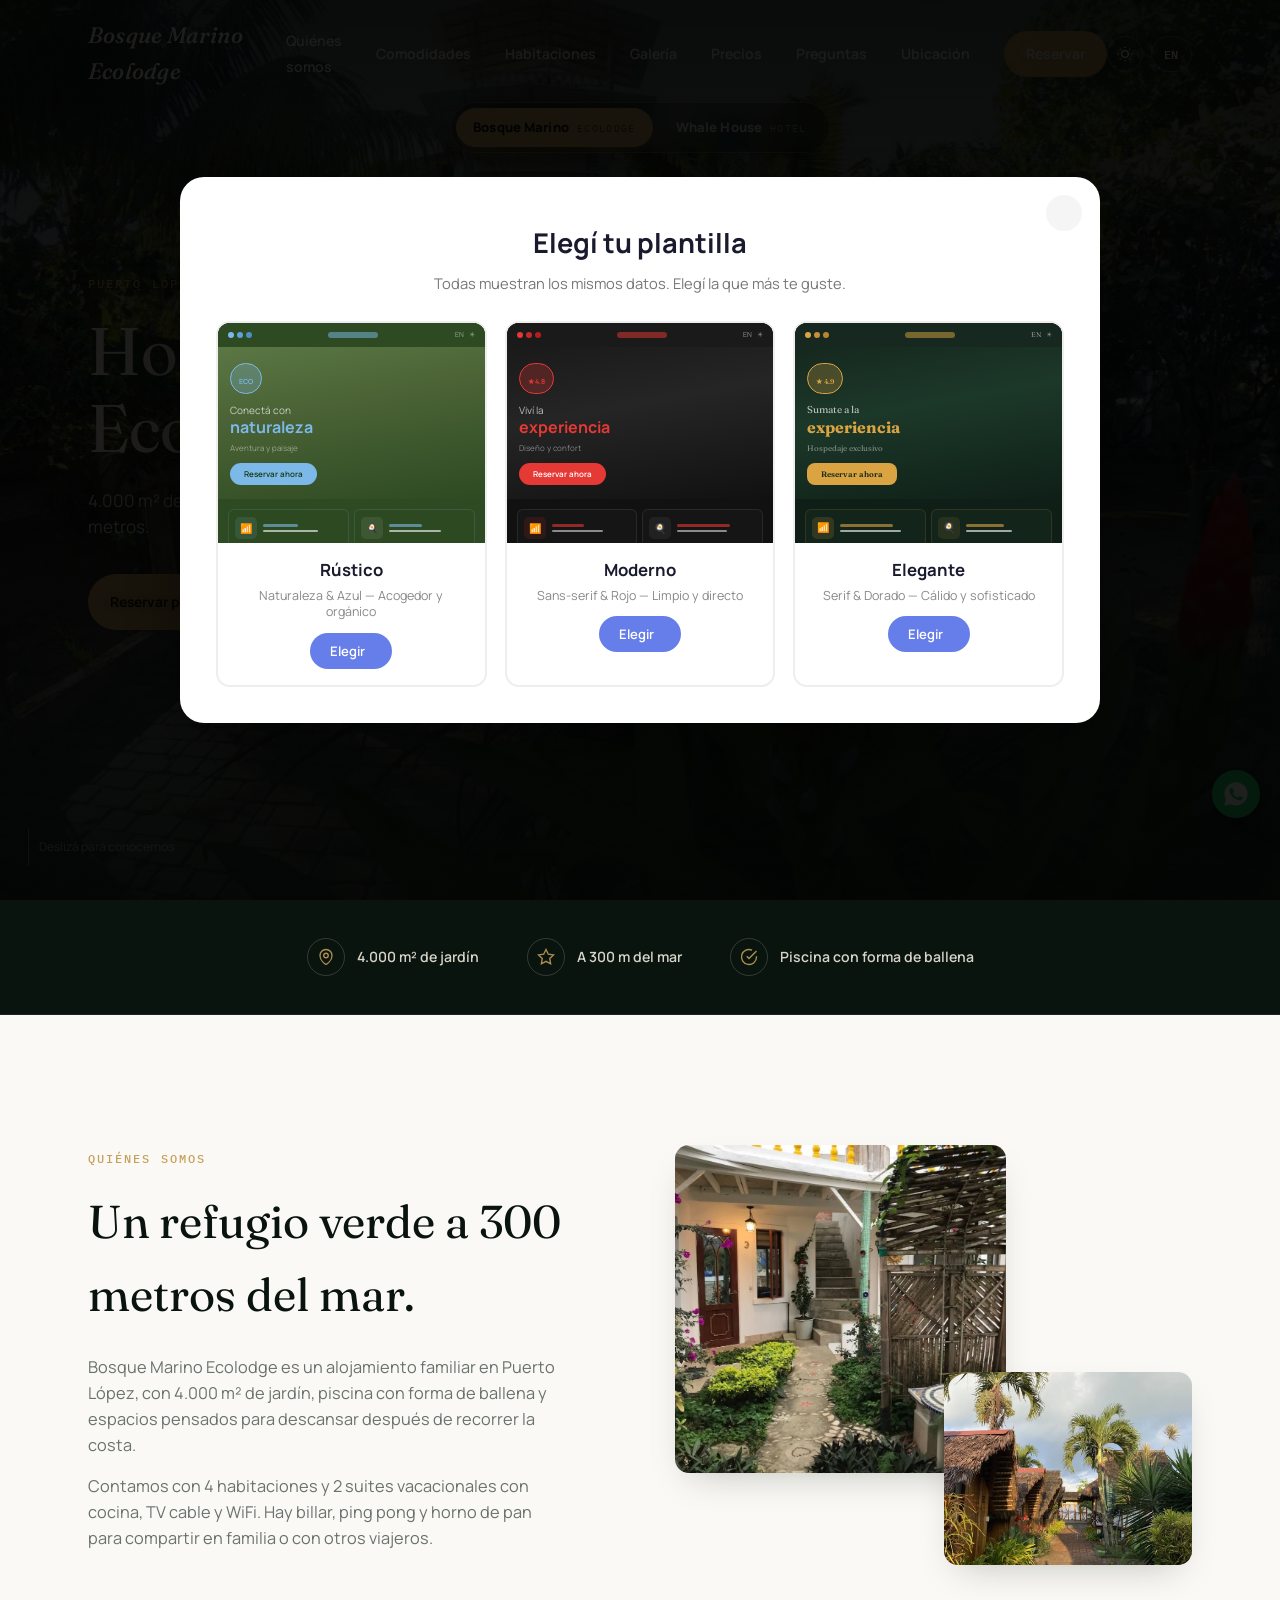
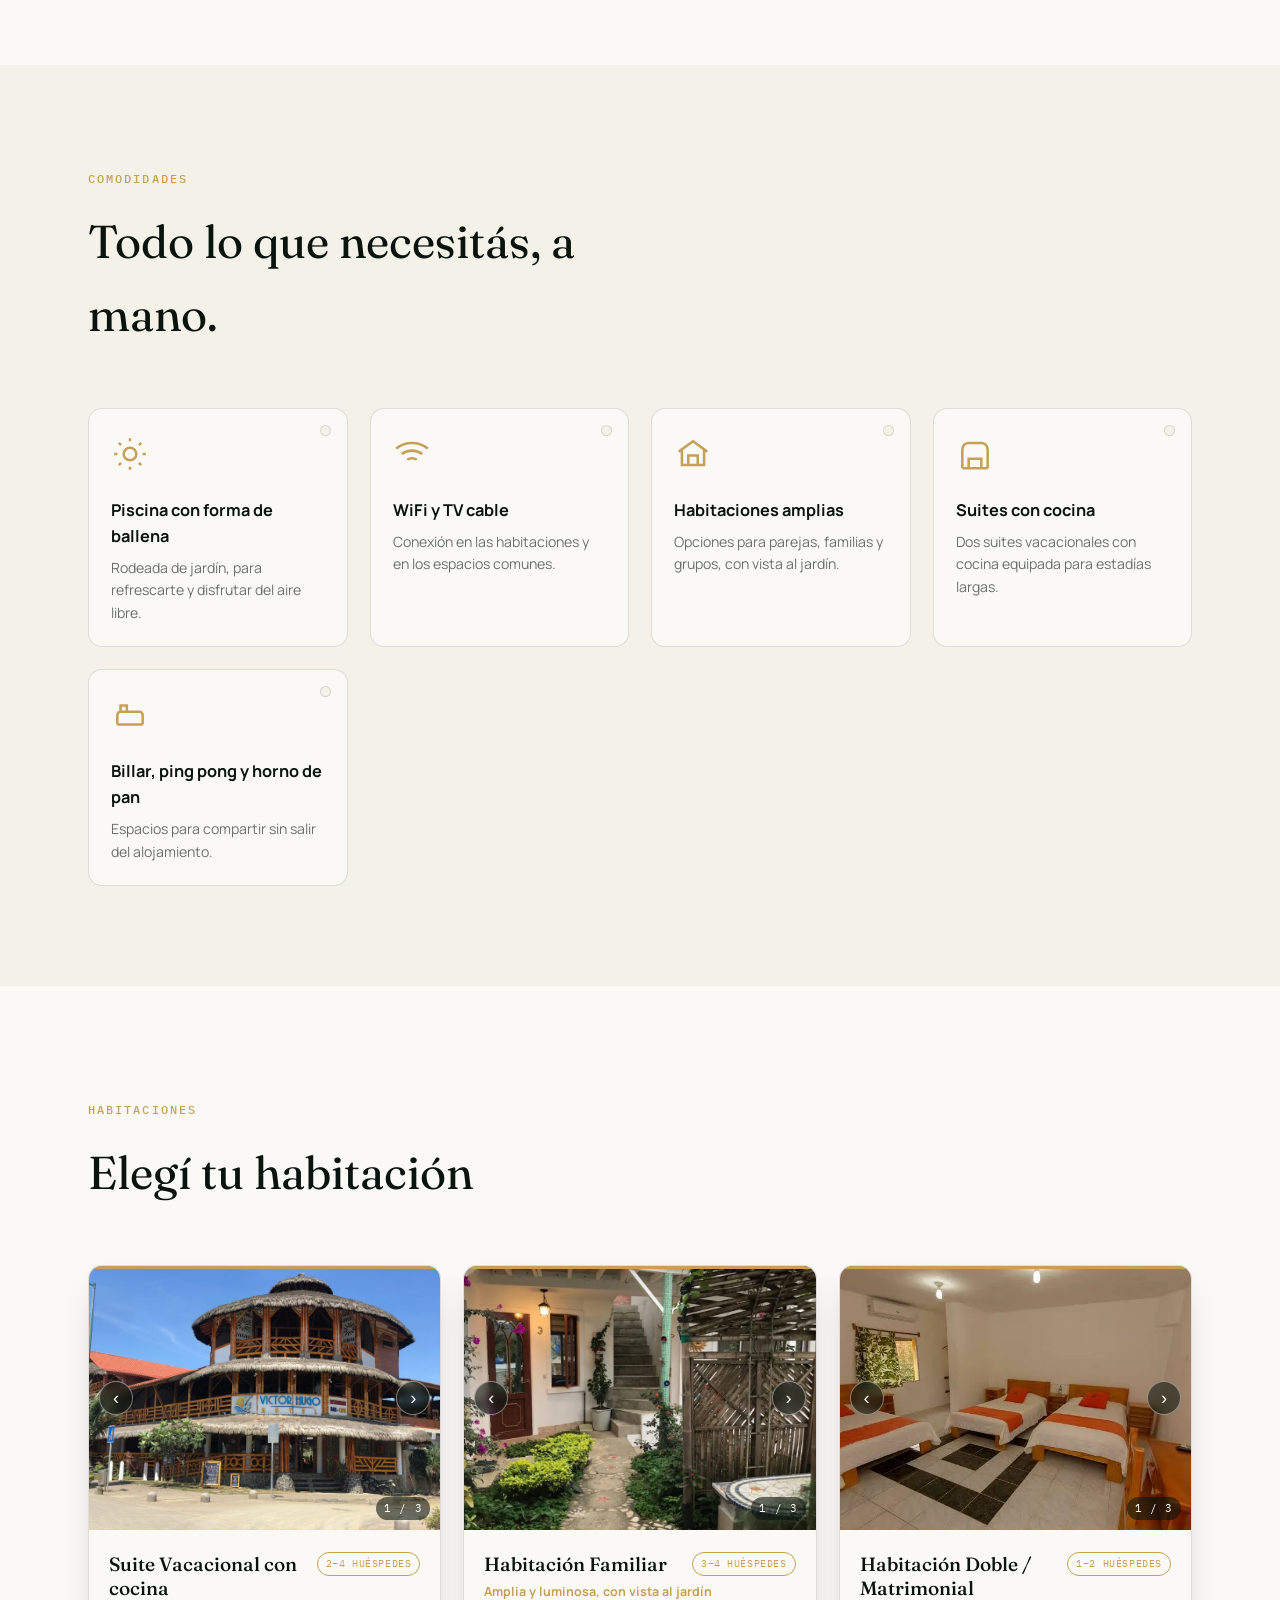
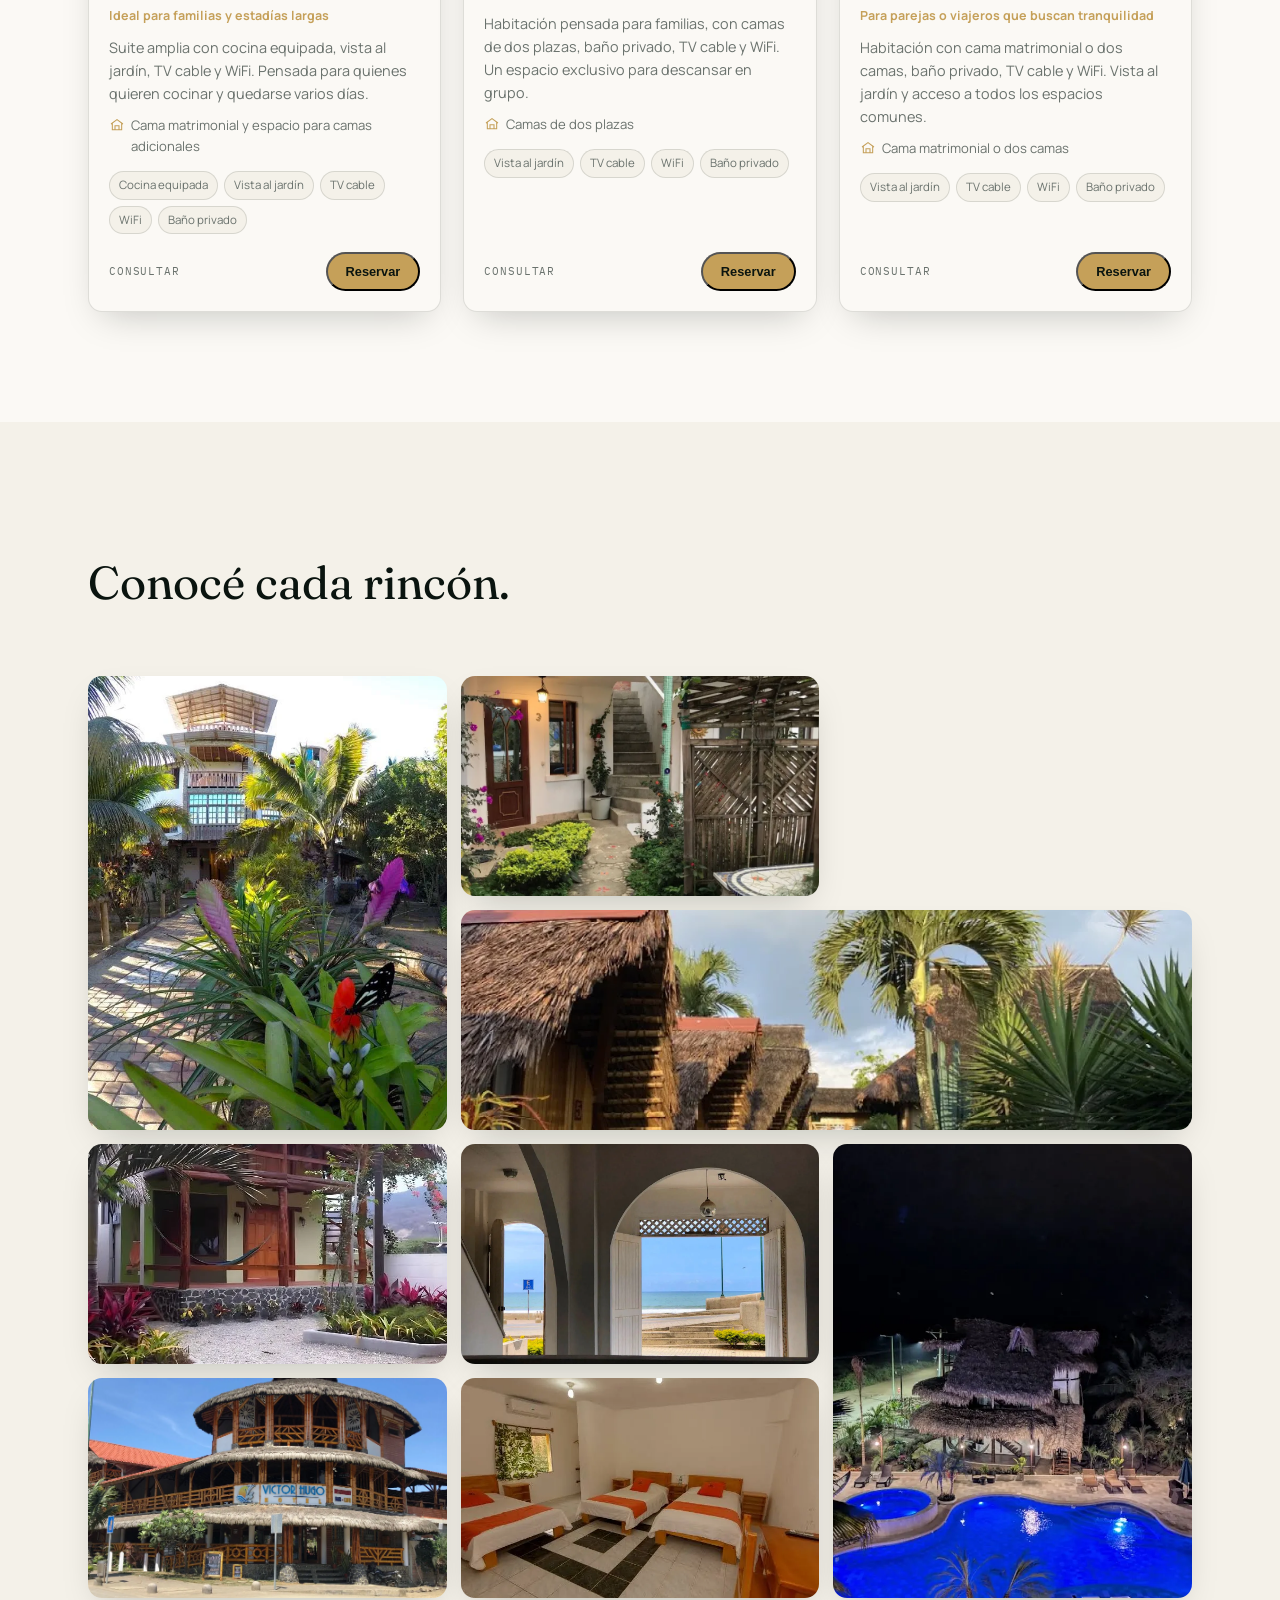
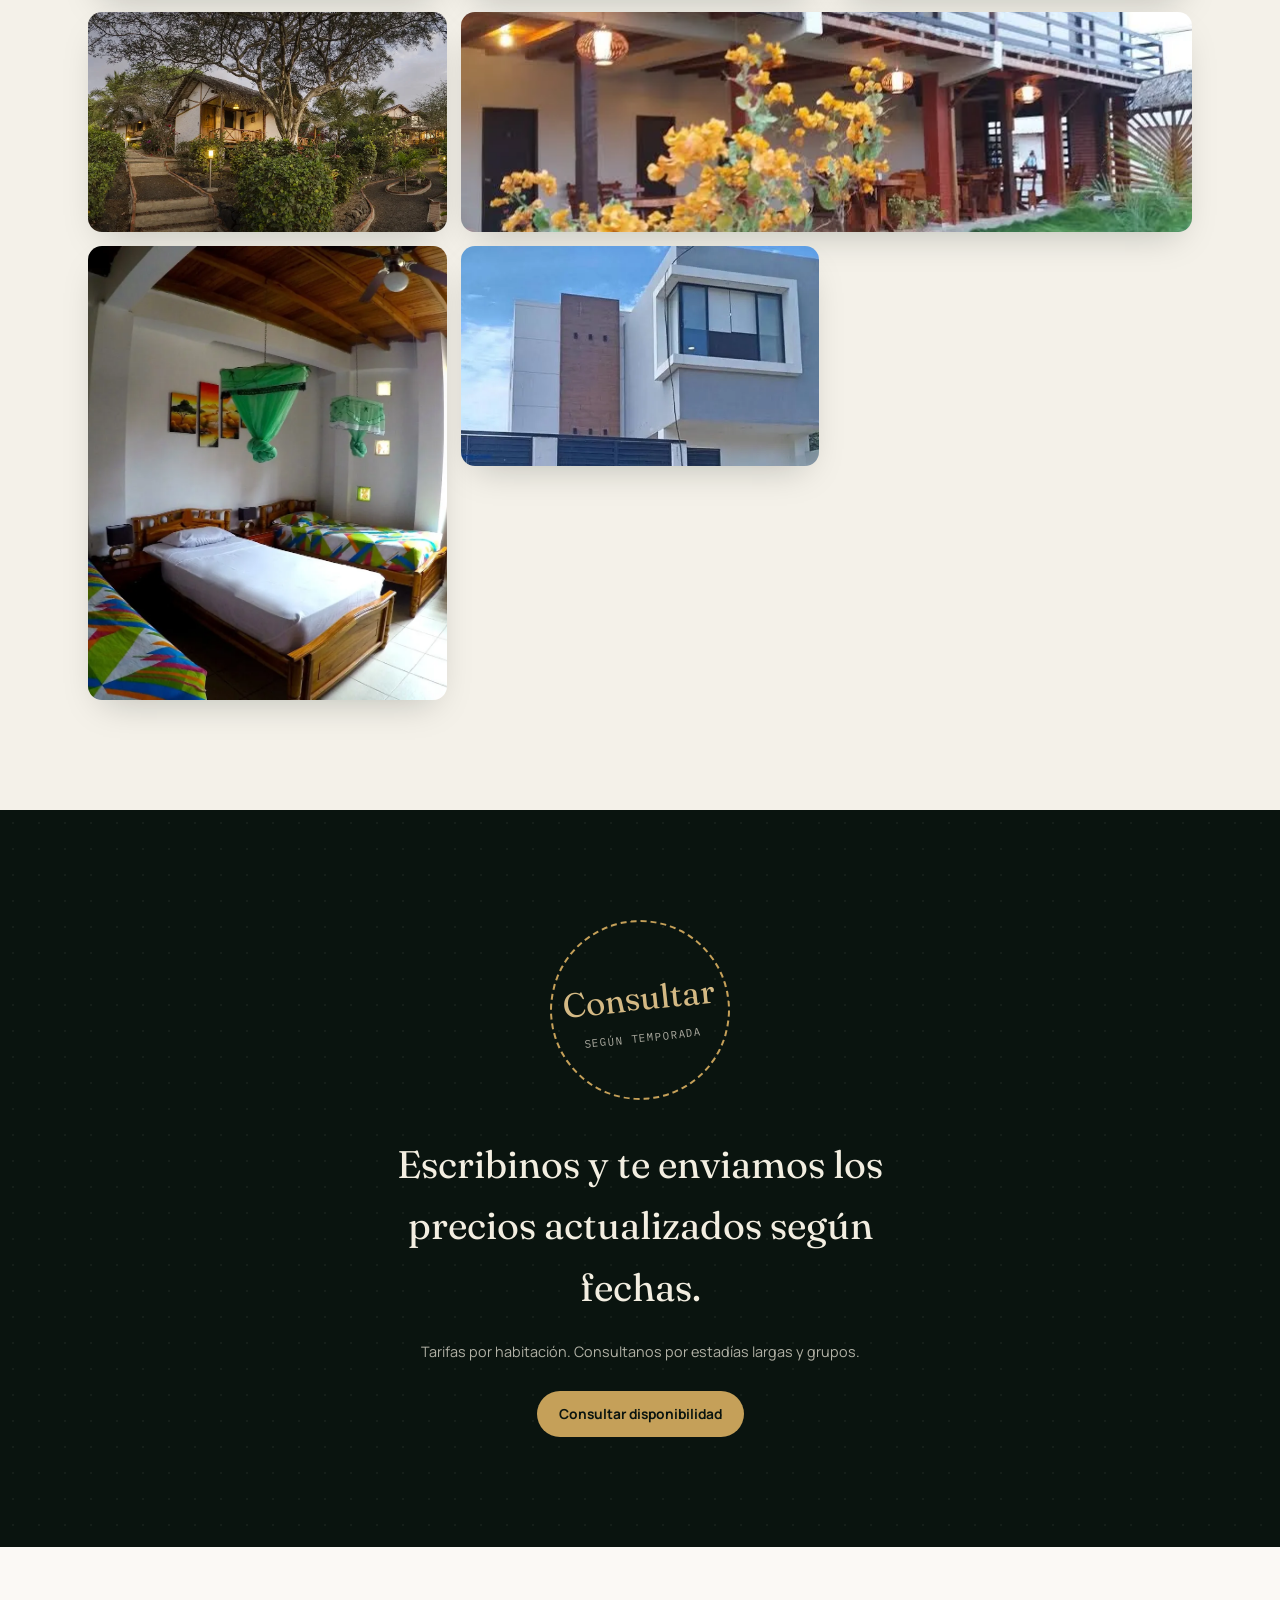
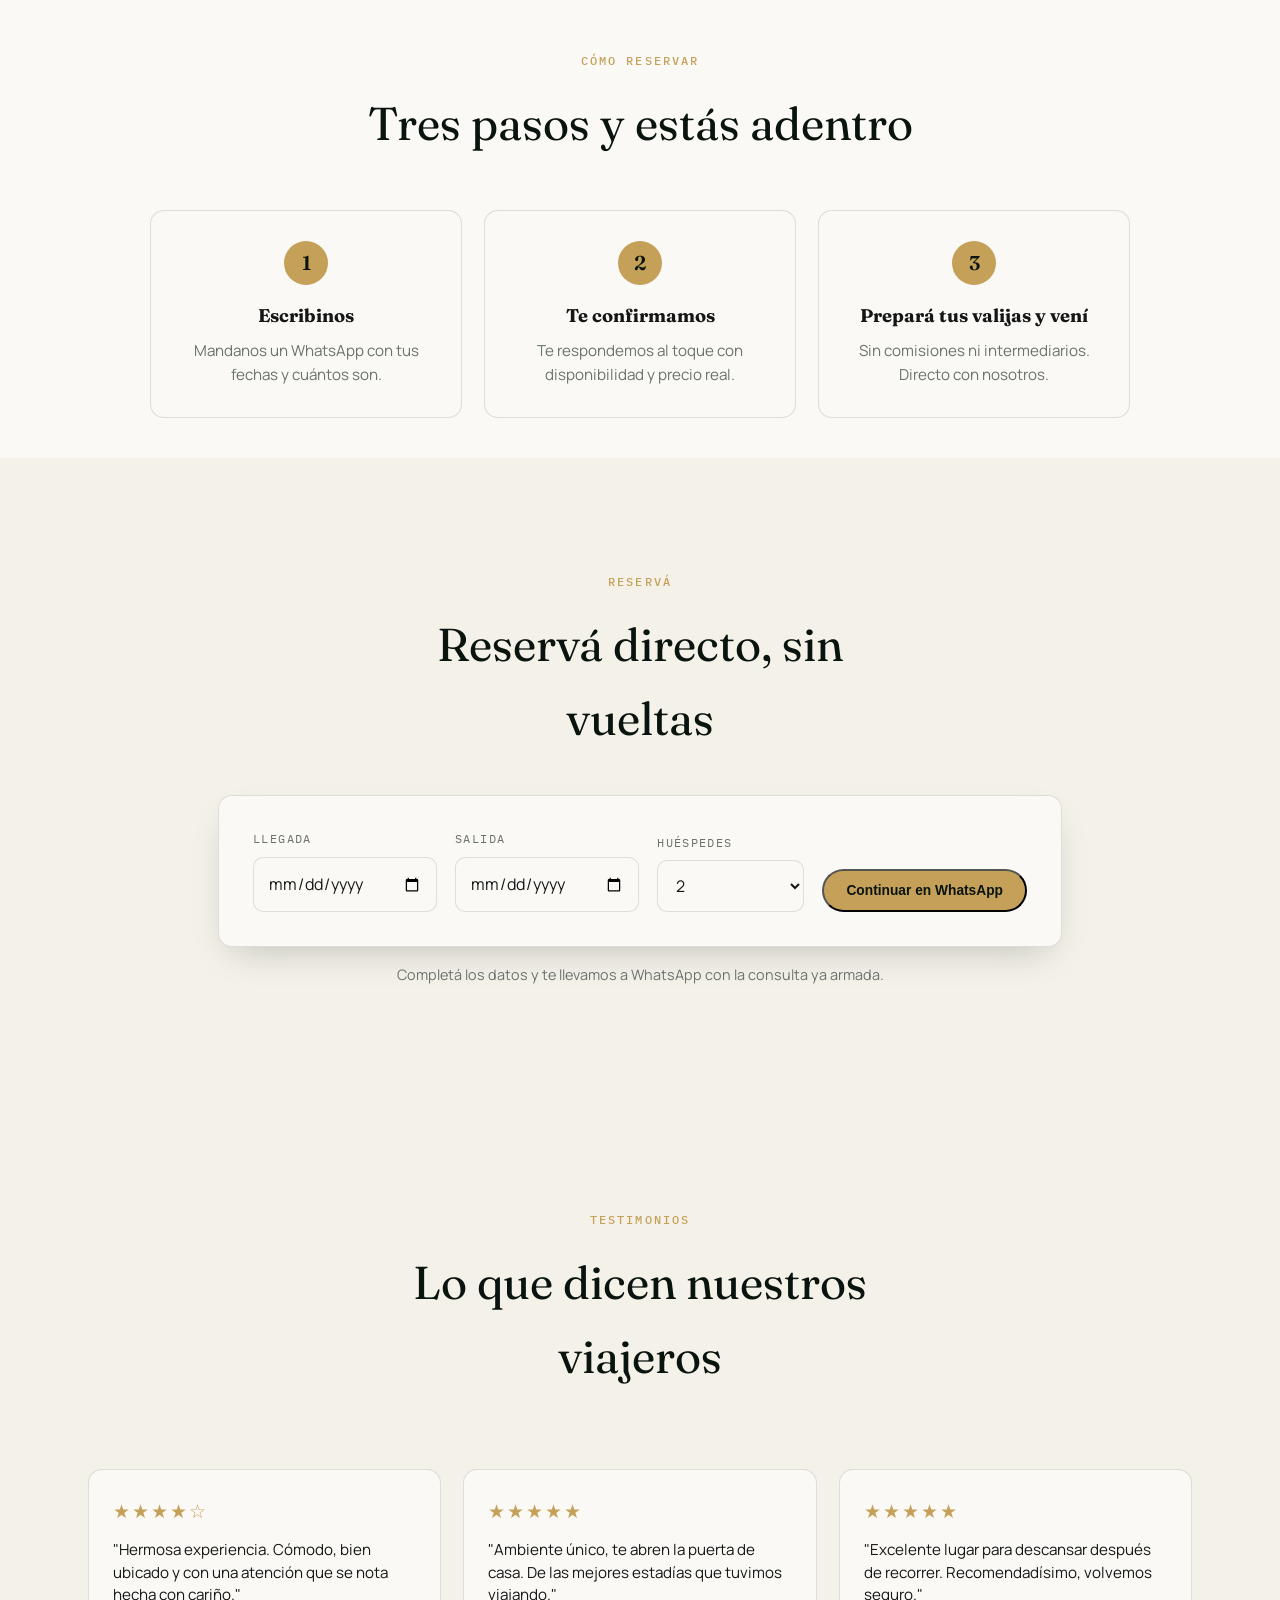
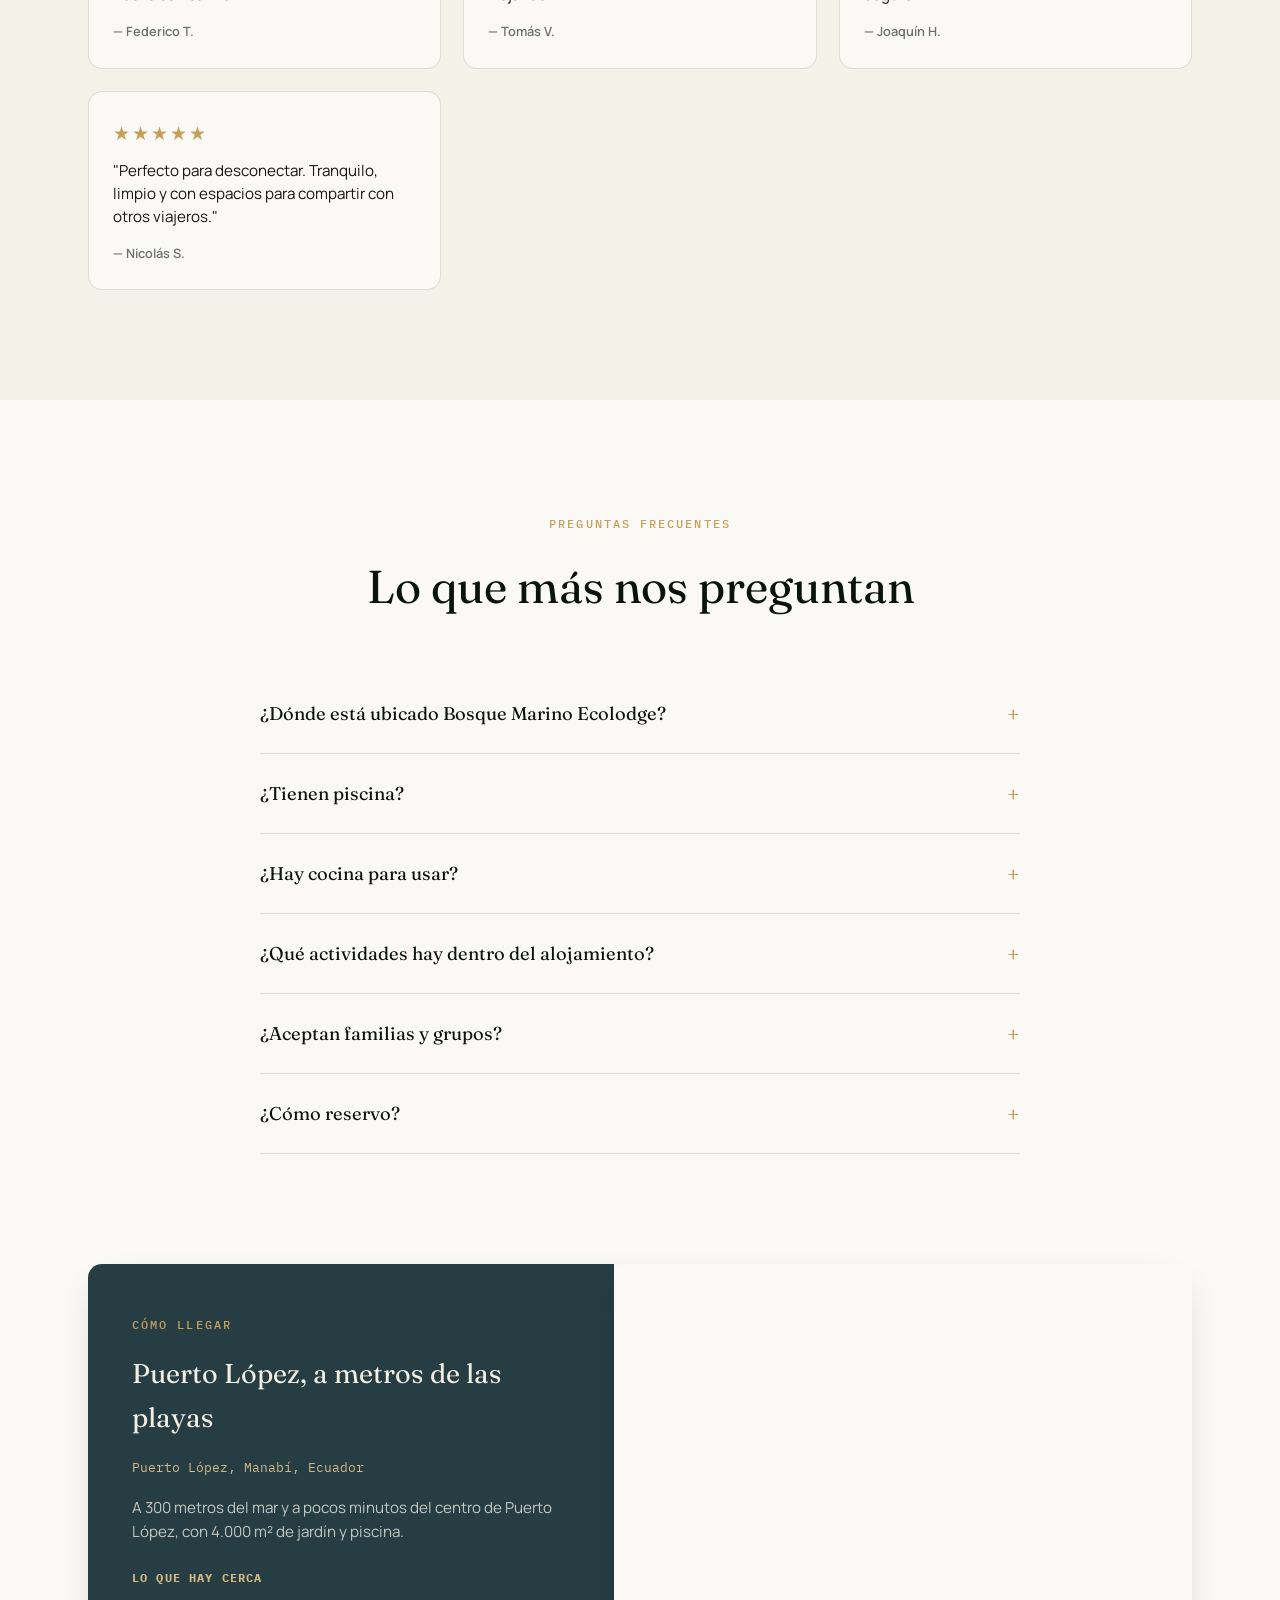
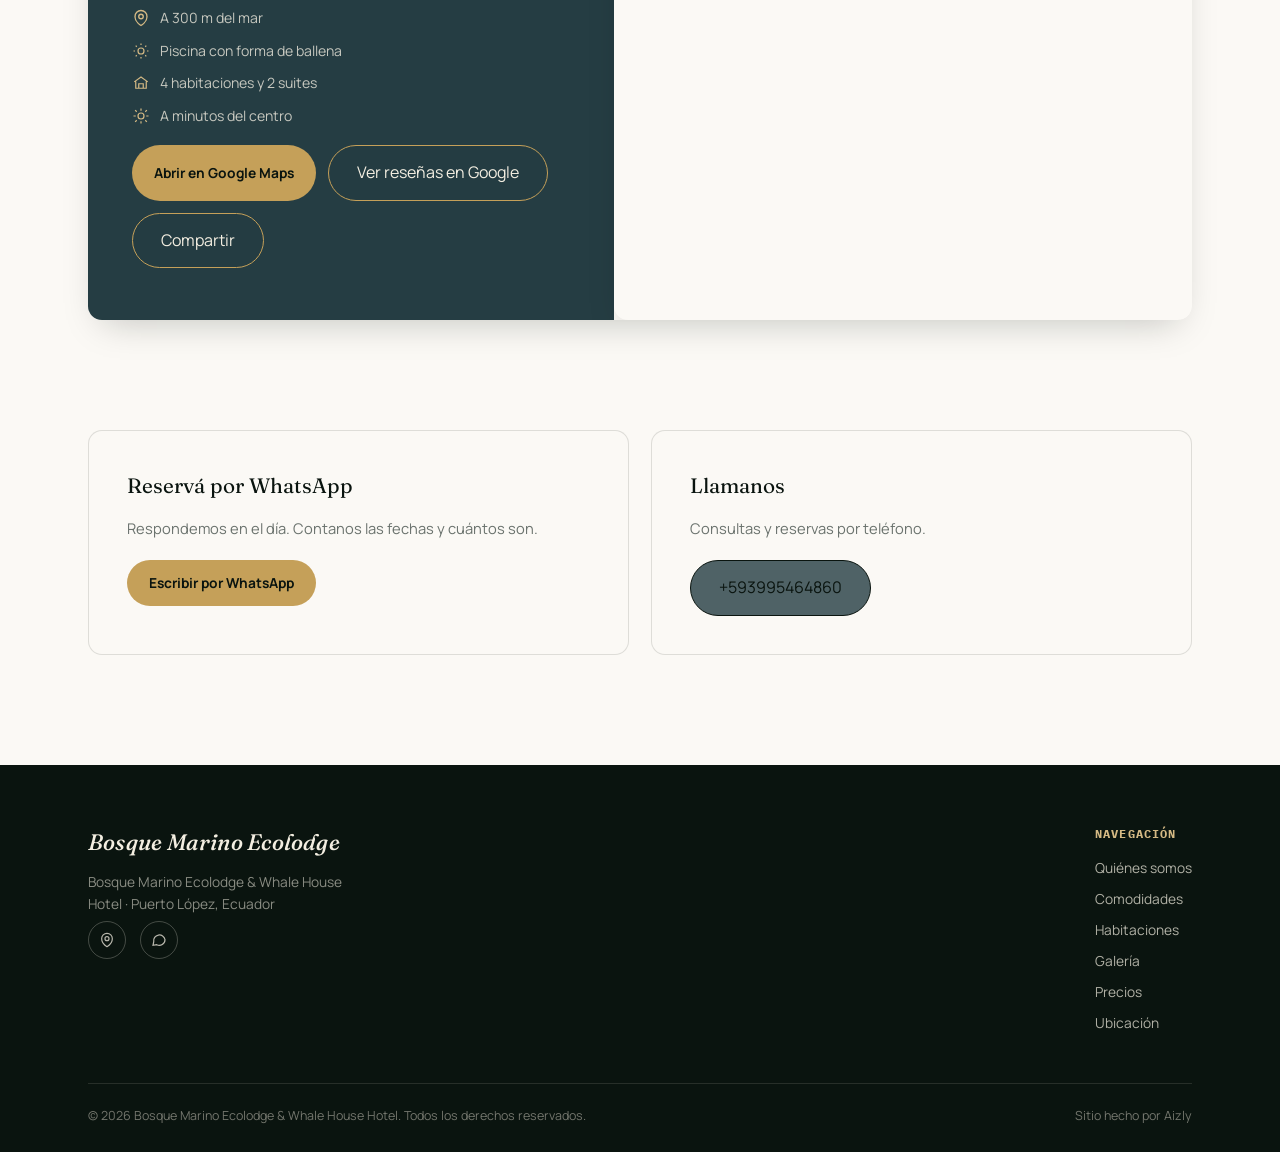
==== commit 8d11f827: "Replace hero background video with dynamic per-property representative image" ====
--- a/index.html
+++ b/index.html
@@ -2425,9 +2425,7 @@
   <main id="property-content" tabindex="-1">
 
   <section class="hero">
-    <video class="hero-video" autoplay muted loop playsinline preload="none" id="hero-video" poster="">
-      <source src="" type="video/mp4" id="hero-video-src">
-    </video>
+    <img class="hero-video" id="hero-bg" alt="" fetchpriority="high" decoding="async" src="">
     <div class="hero-overlay"></div>
     <div class="grain"></div>
     <div class="wrap hero-content">
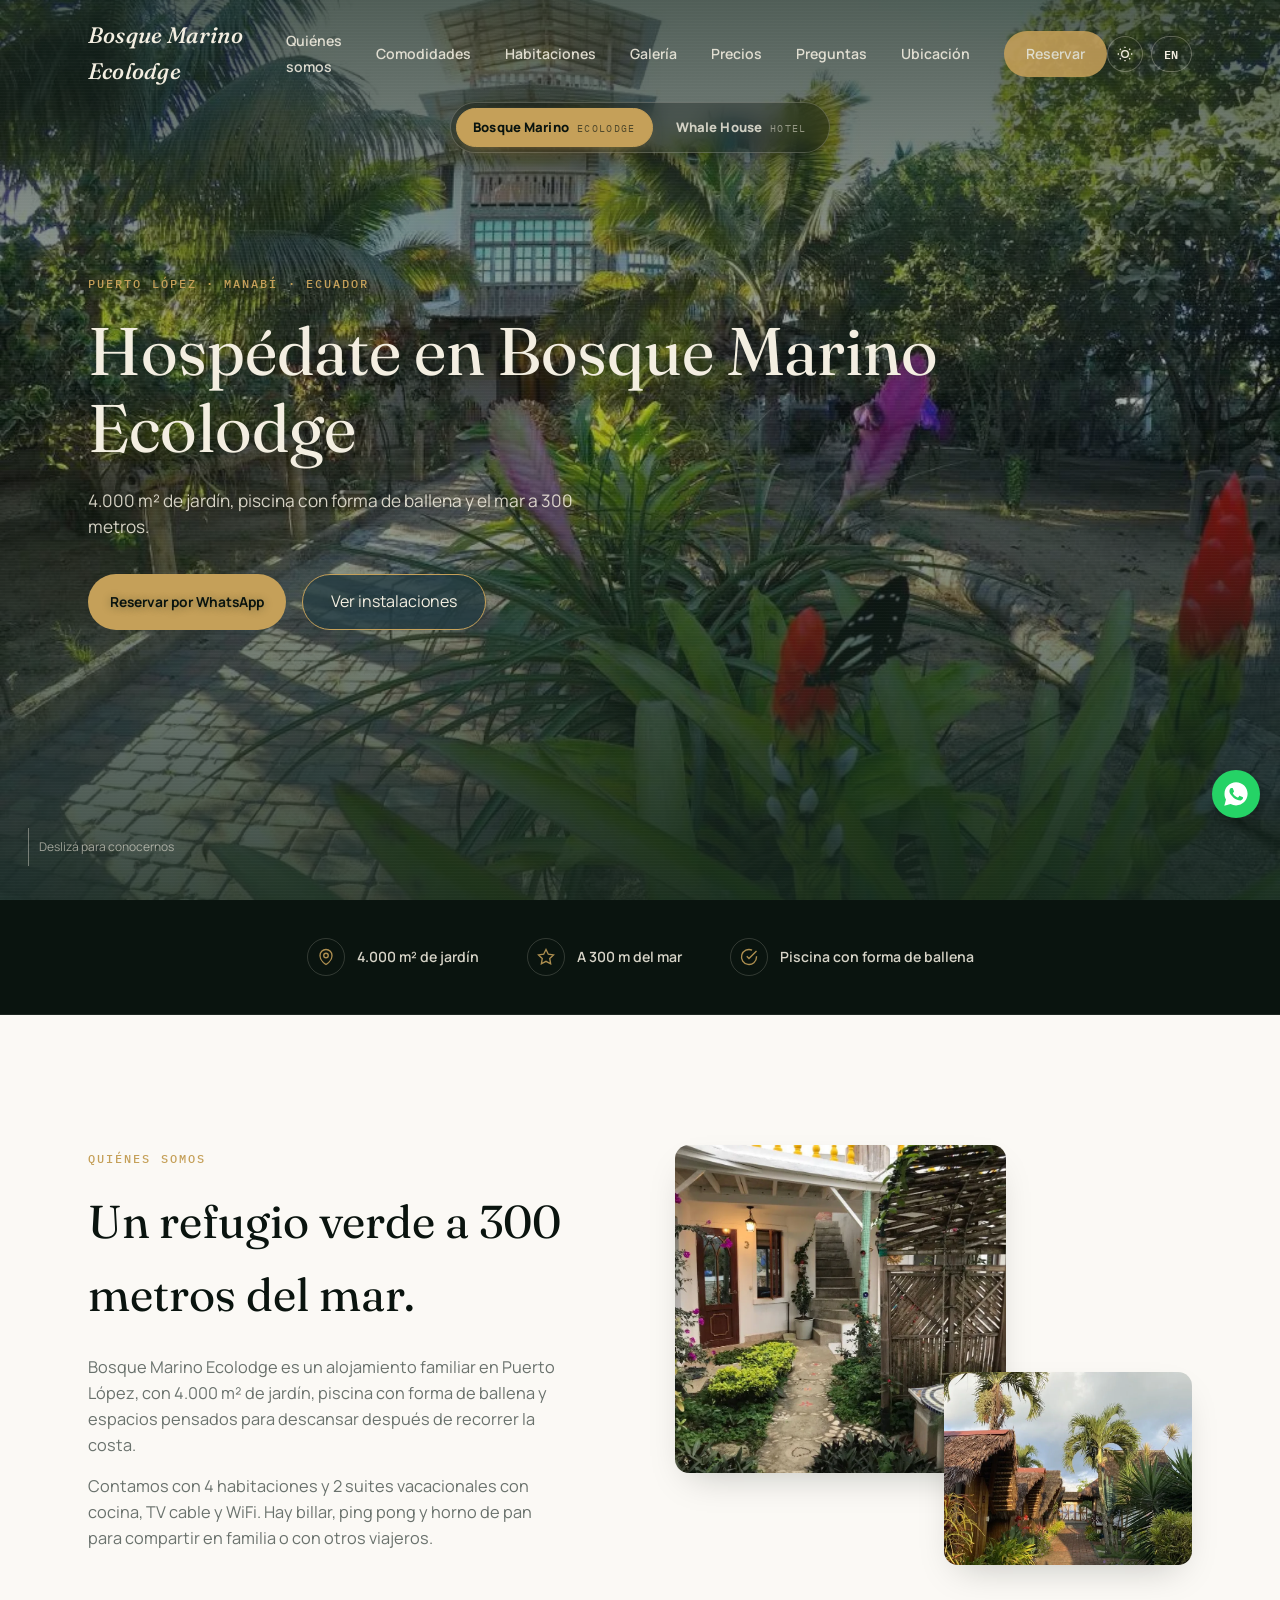
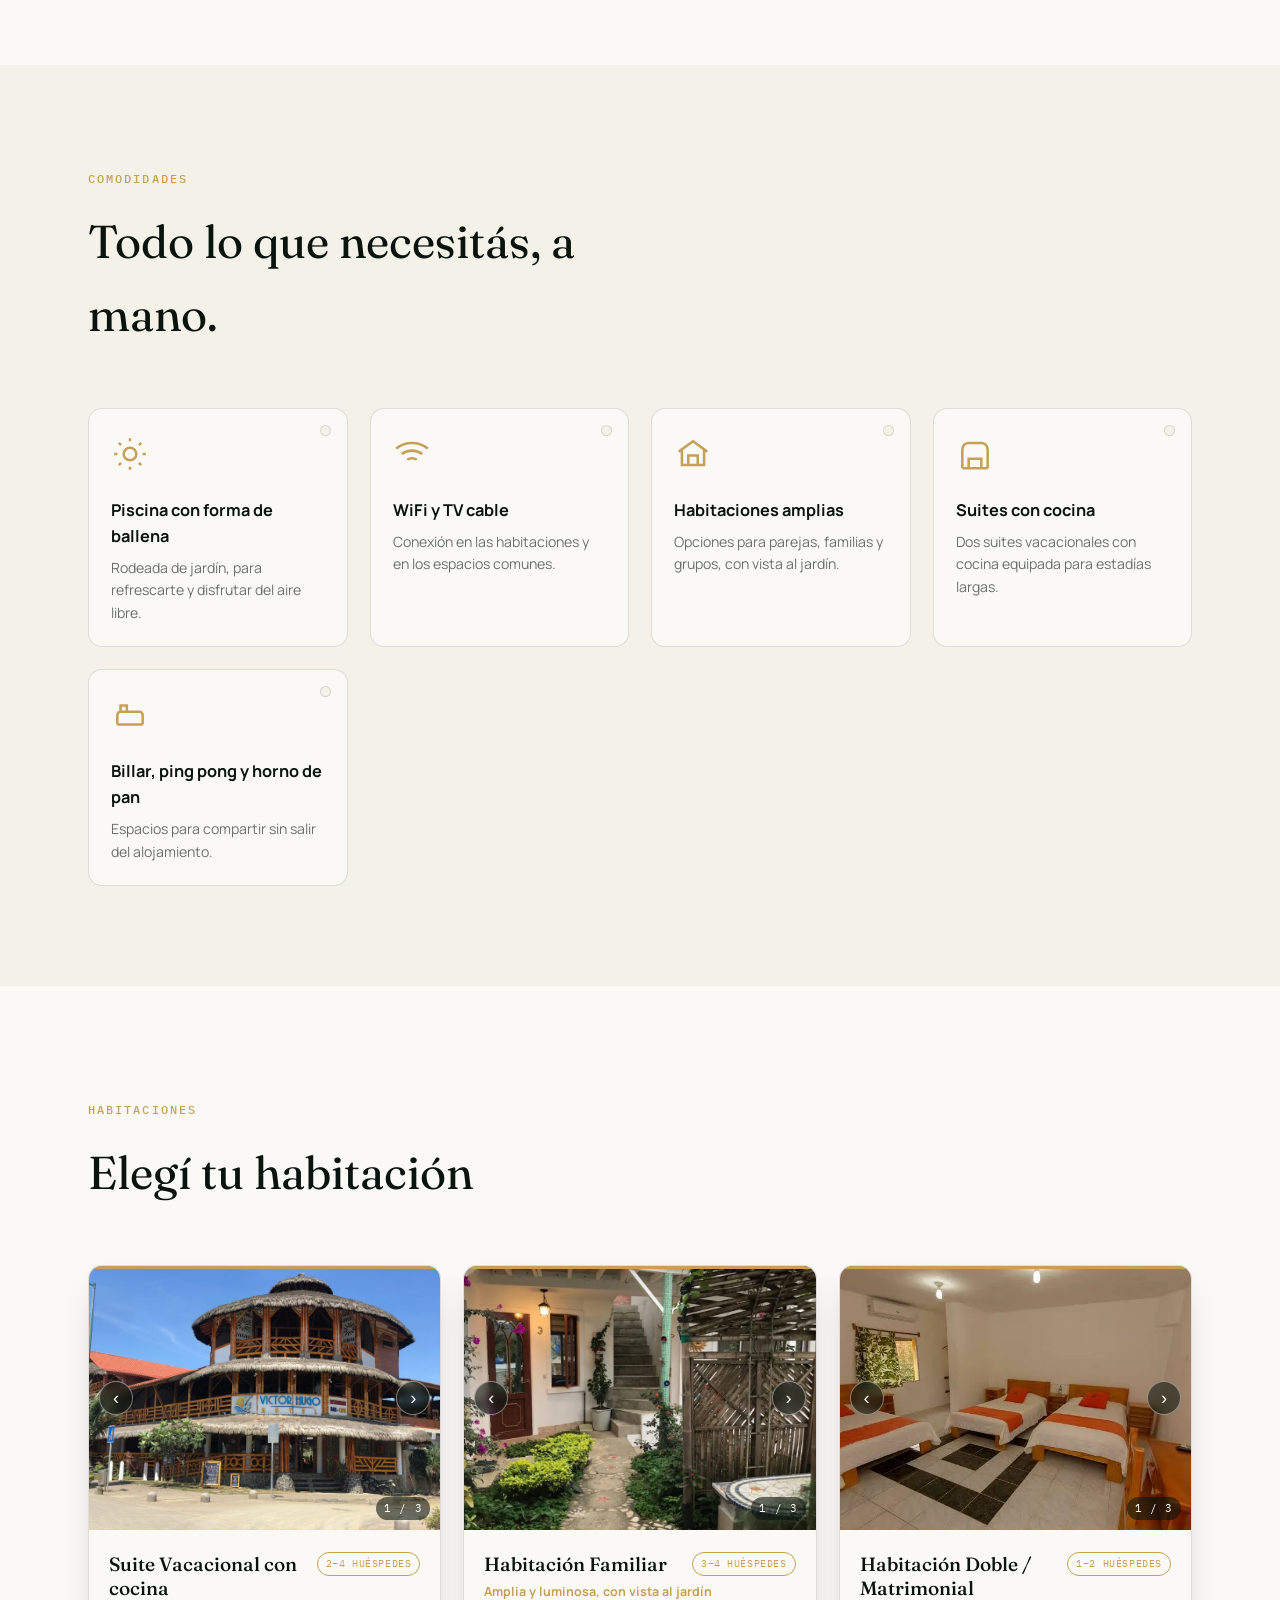
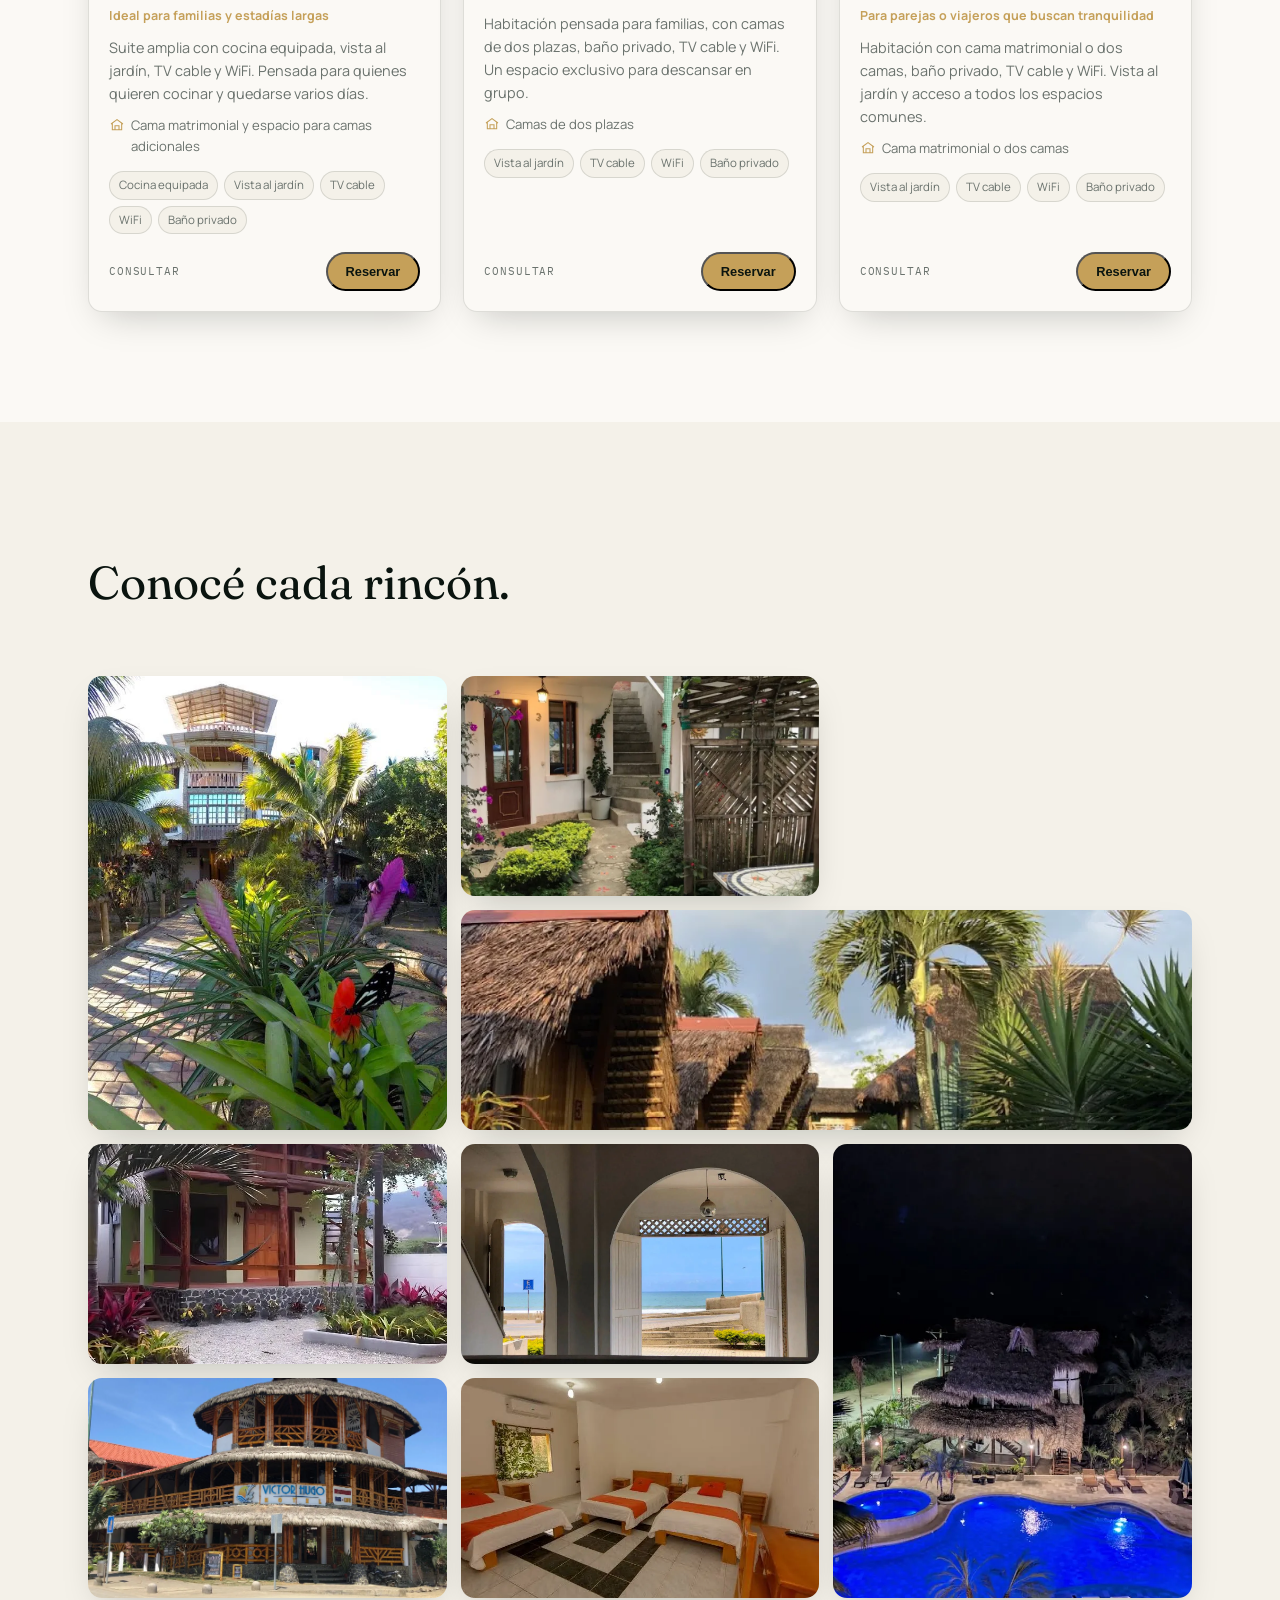
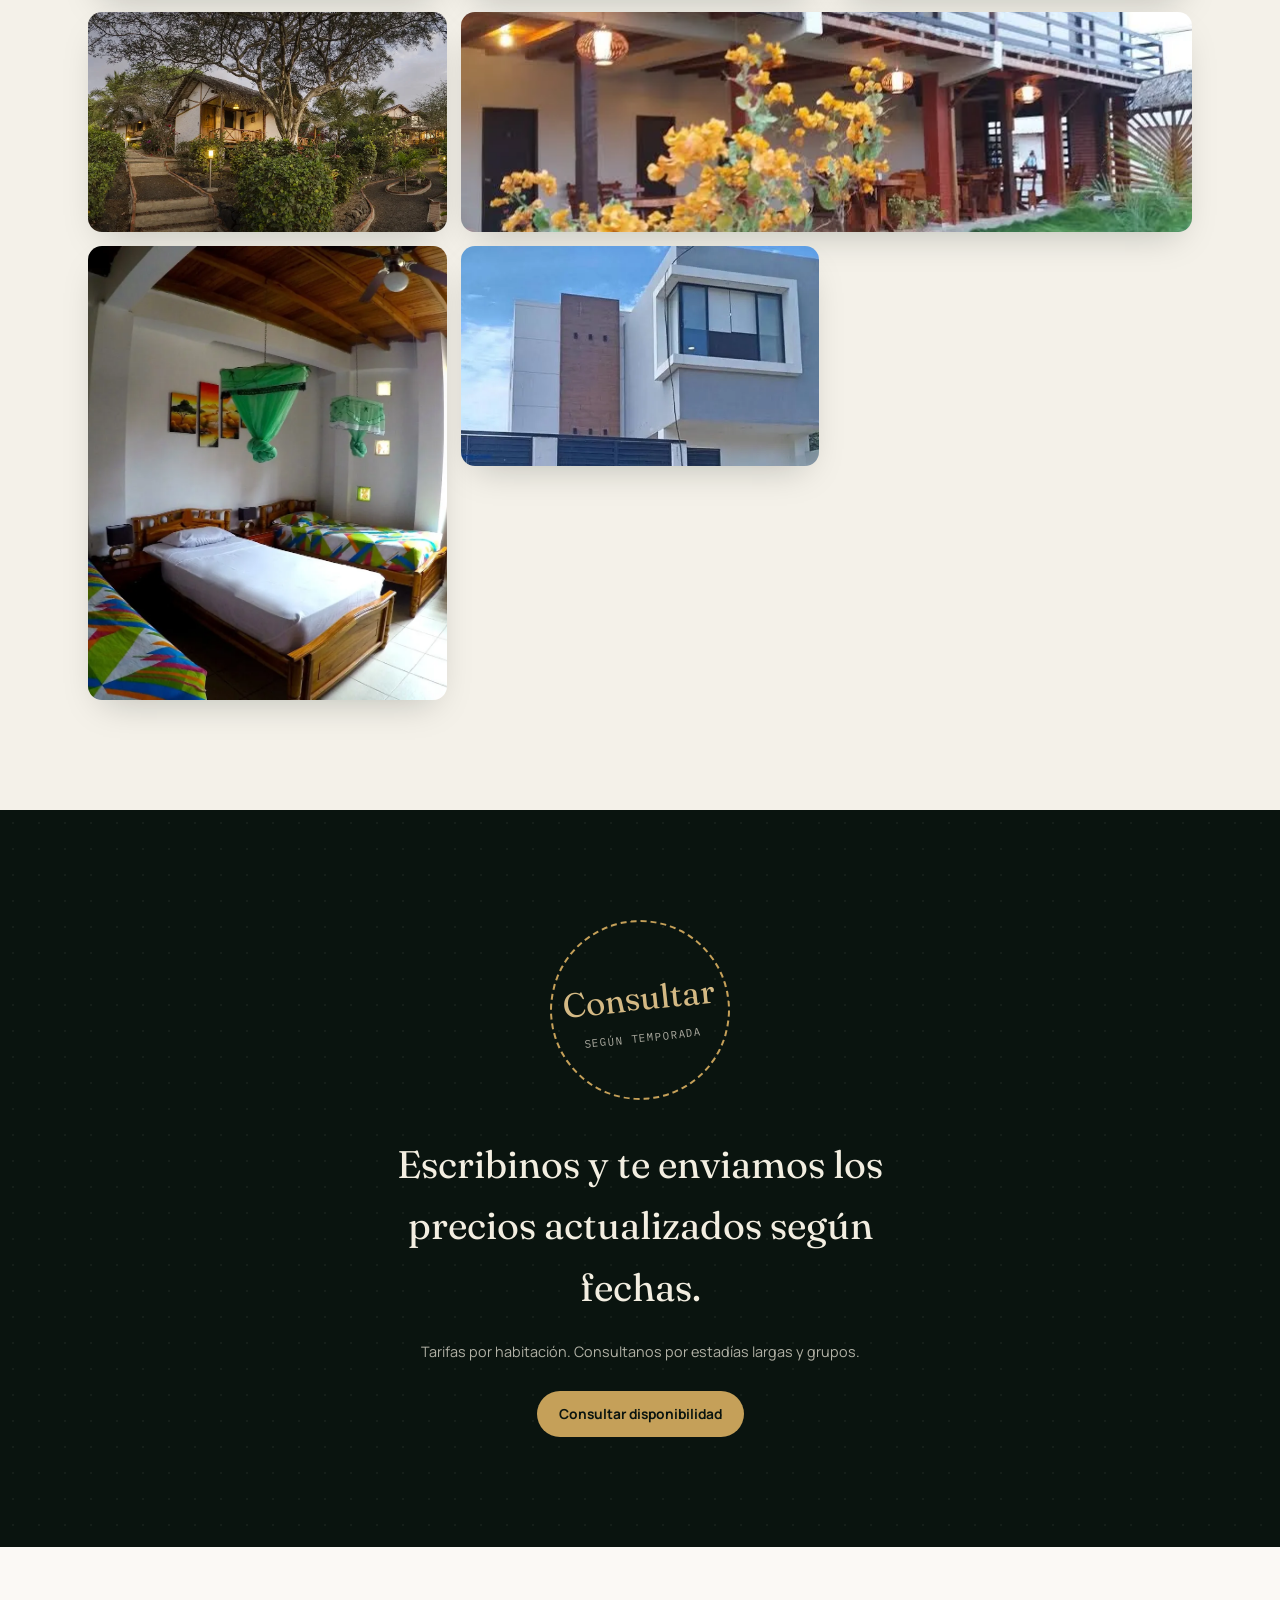
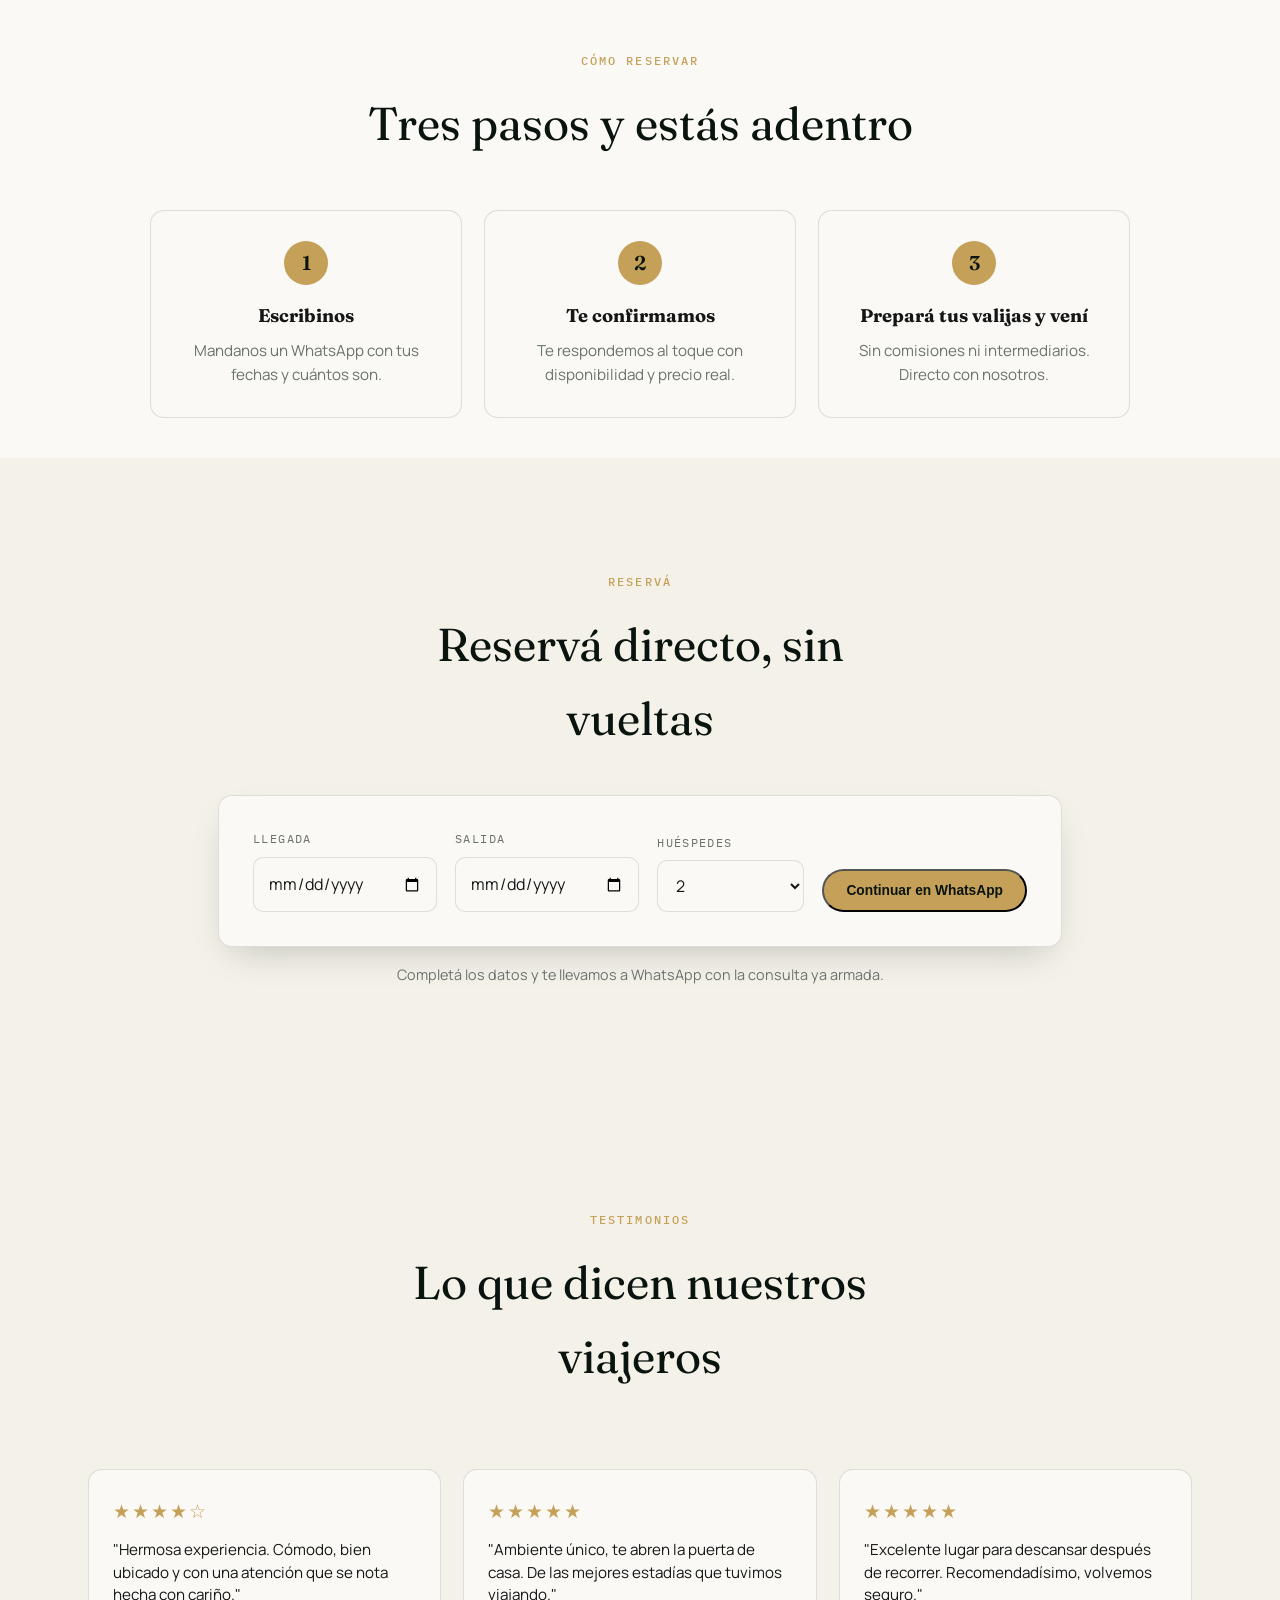
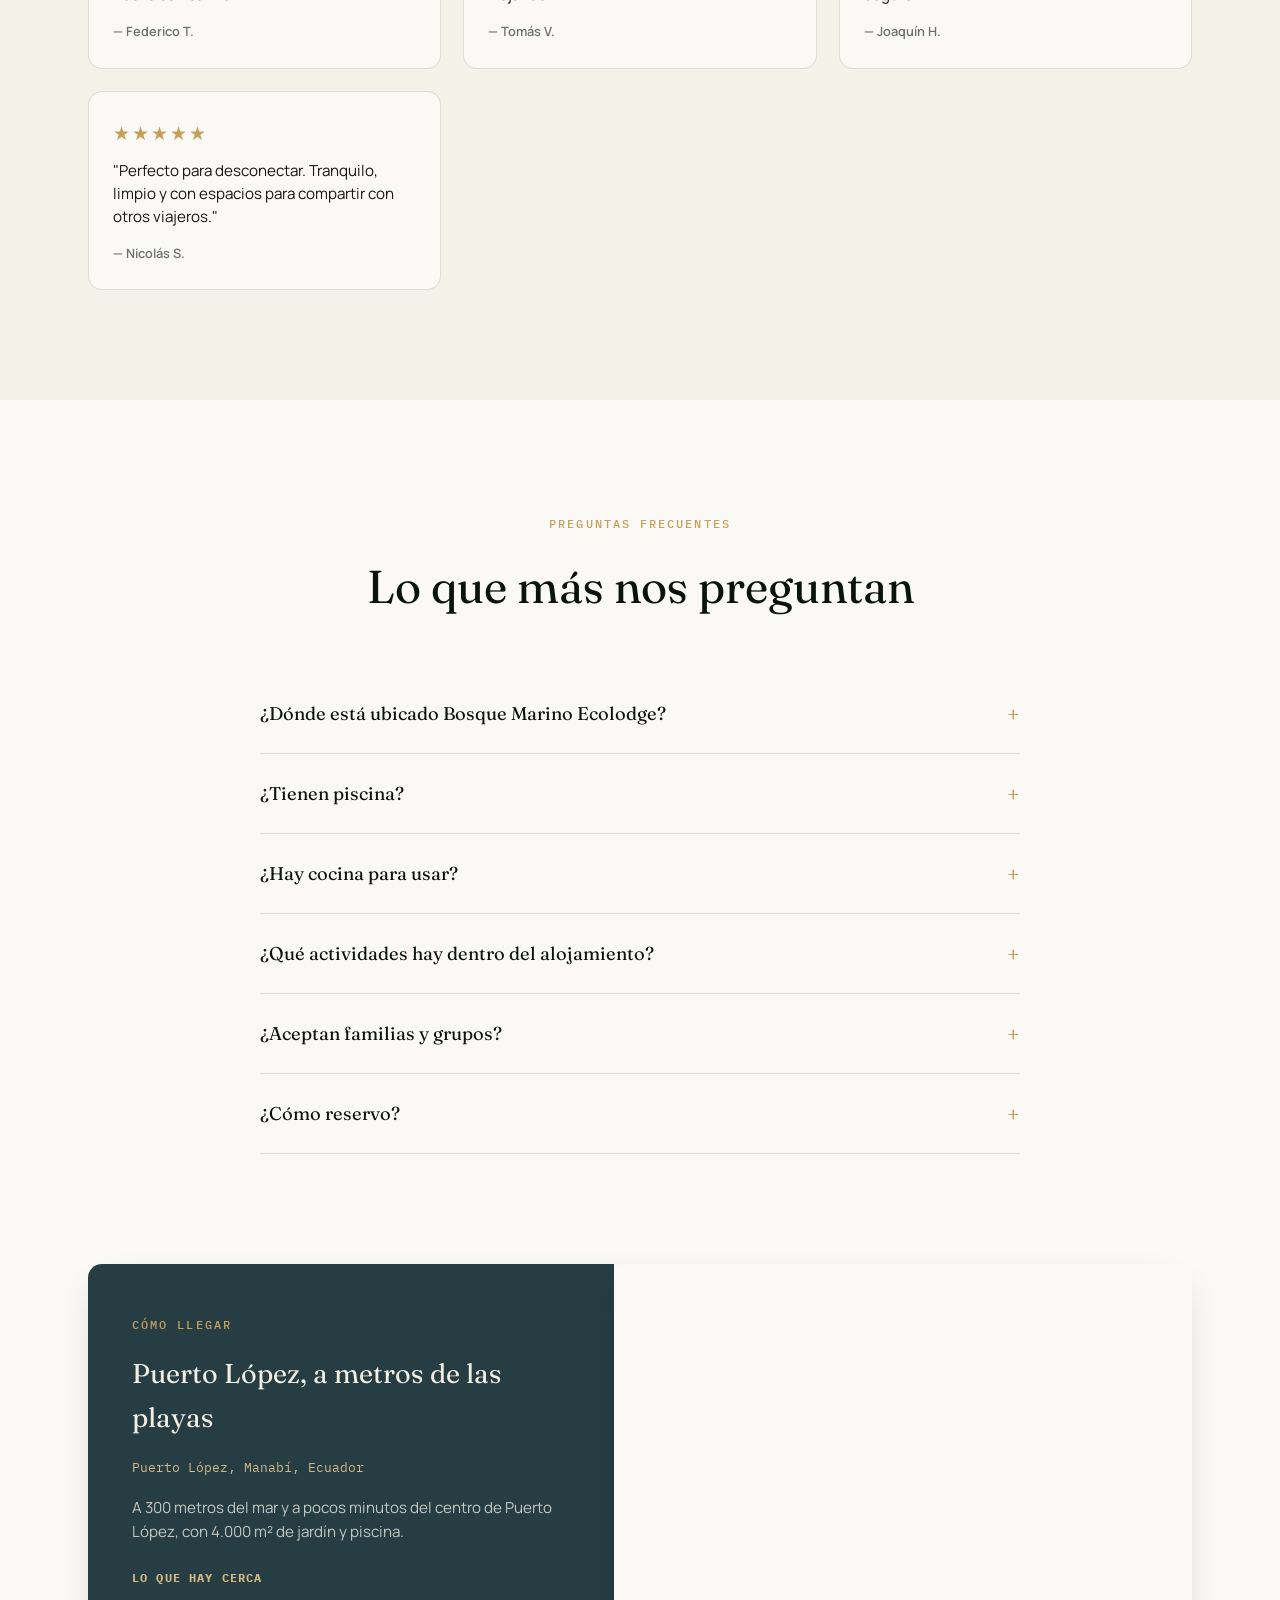
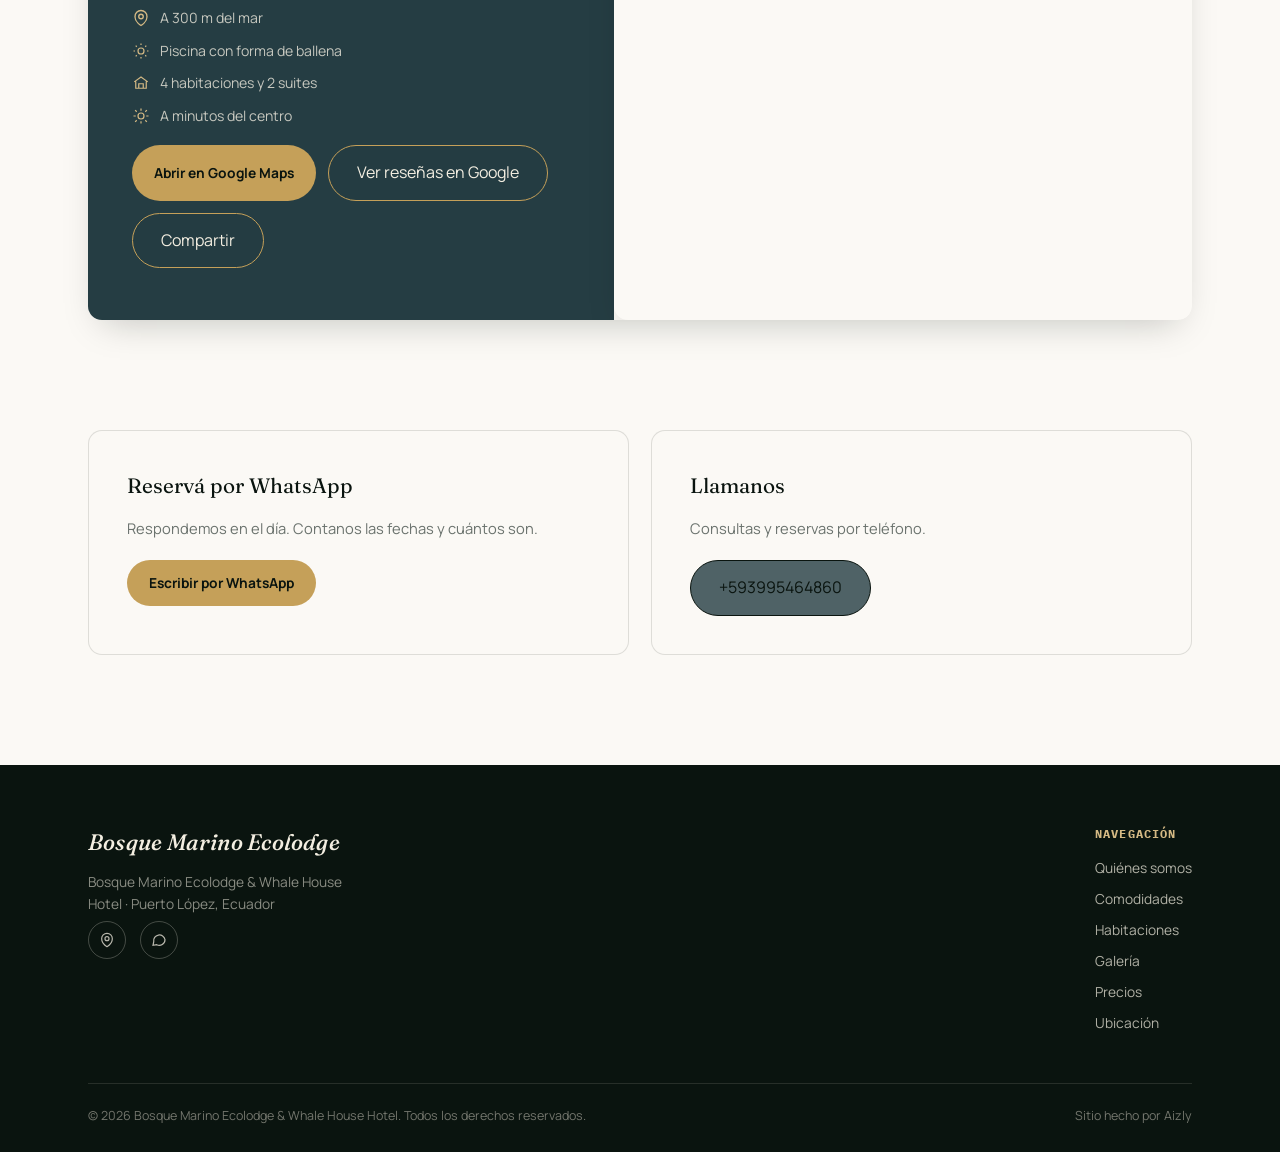
==== commit 78b4b21d: "Make top-left brand title dynamic per property and remove template switcher from main view" ====
--- a/index.html
+++ b/index.html
@@ -2363,7 +2363,6 @@
       }
     }
   </style>
-<link rel="stylesheet" href="css/switcher.css">
 </head>
 
 <body>
@@ -2680,7 +2679,6 @@
 
   <script src="config-data.js"></script>
   <script src="js/main.js"></script>
-<script src="js/switcher.js"></script>
 </body>
 
 </html>
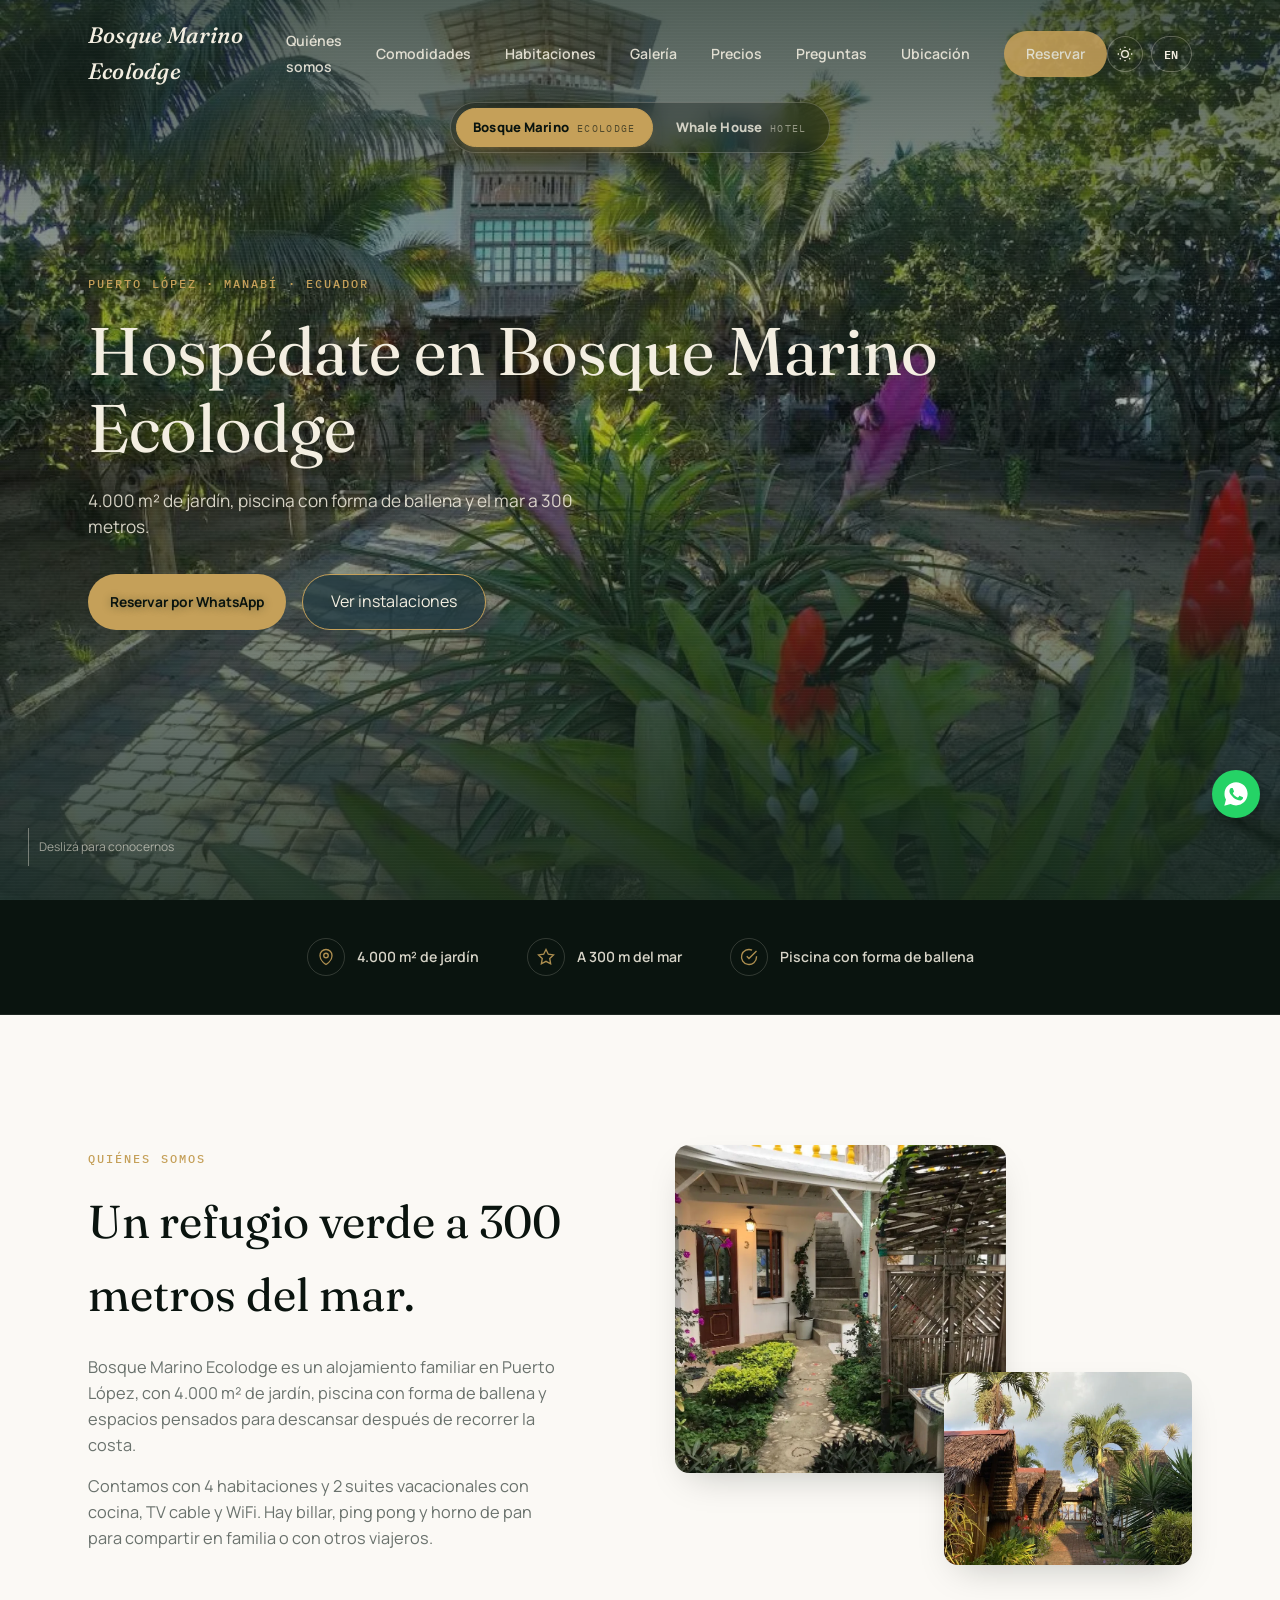
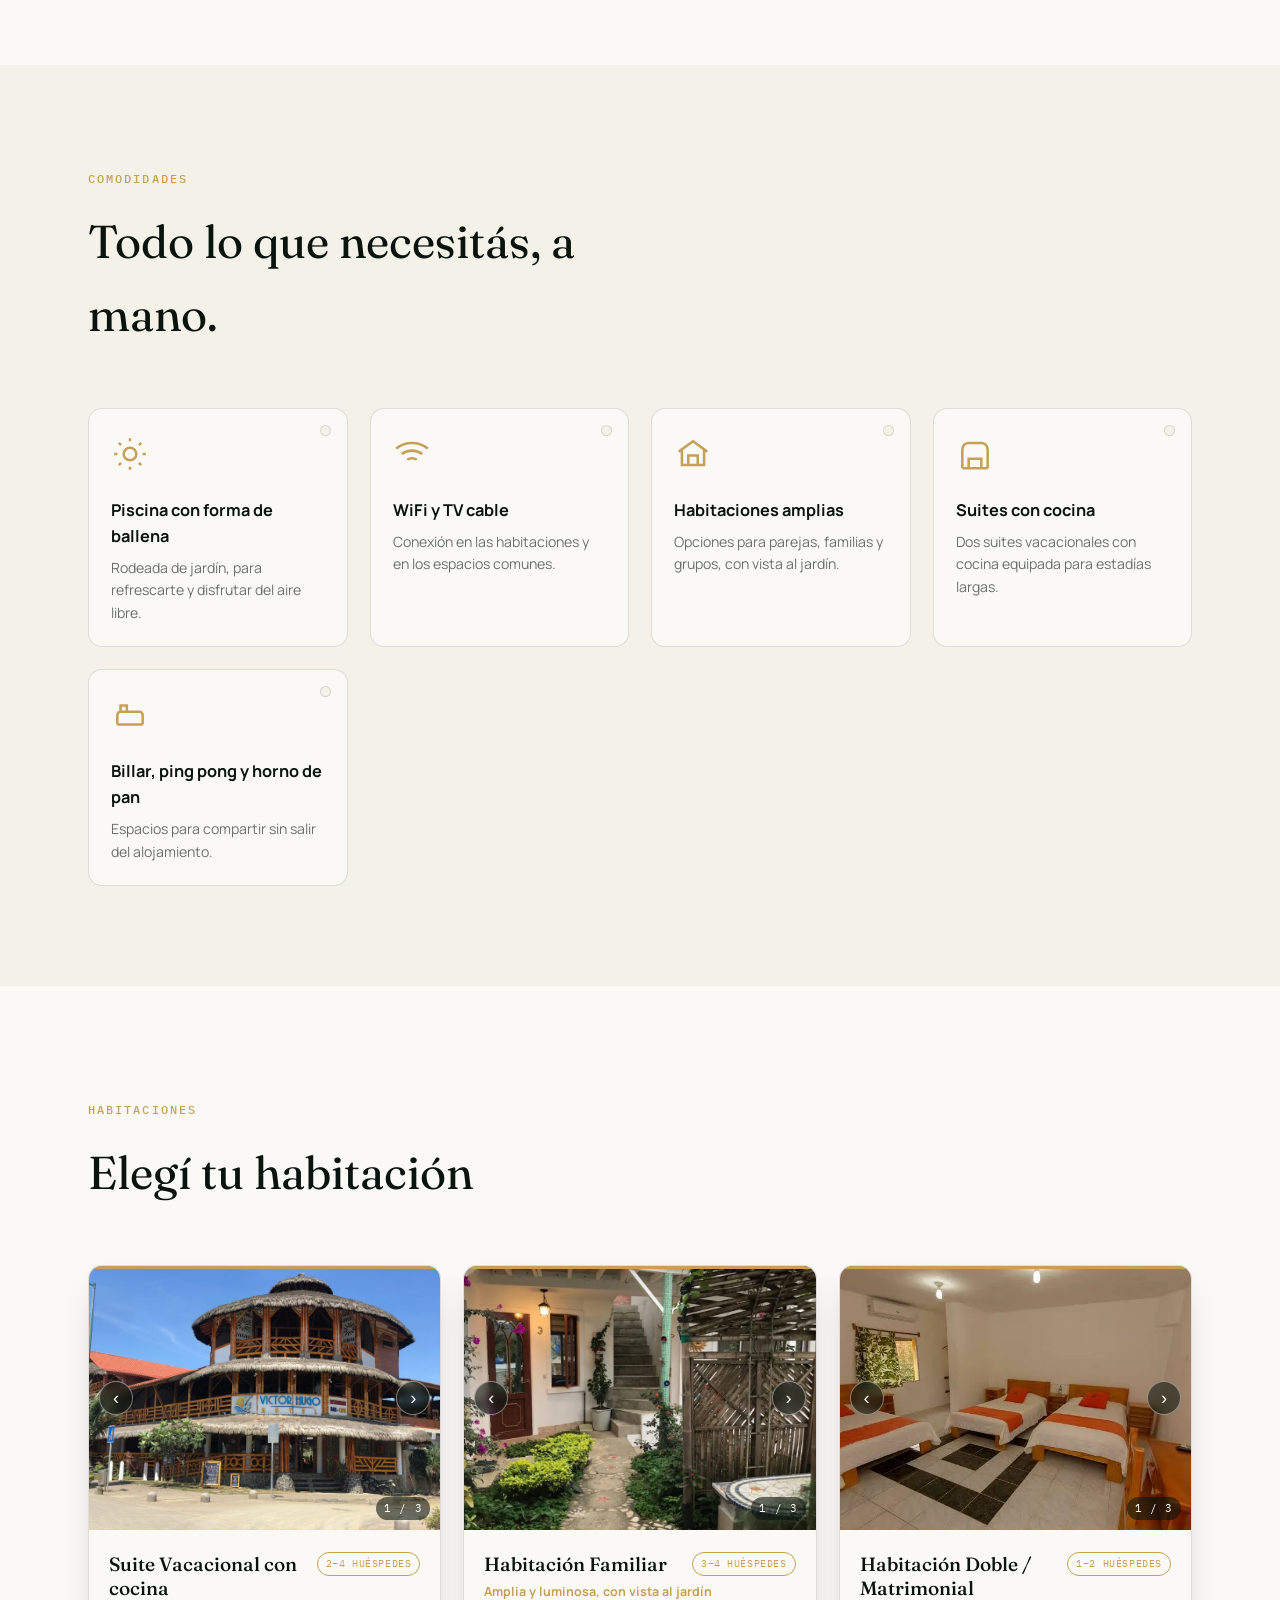
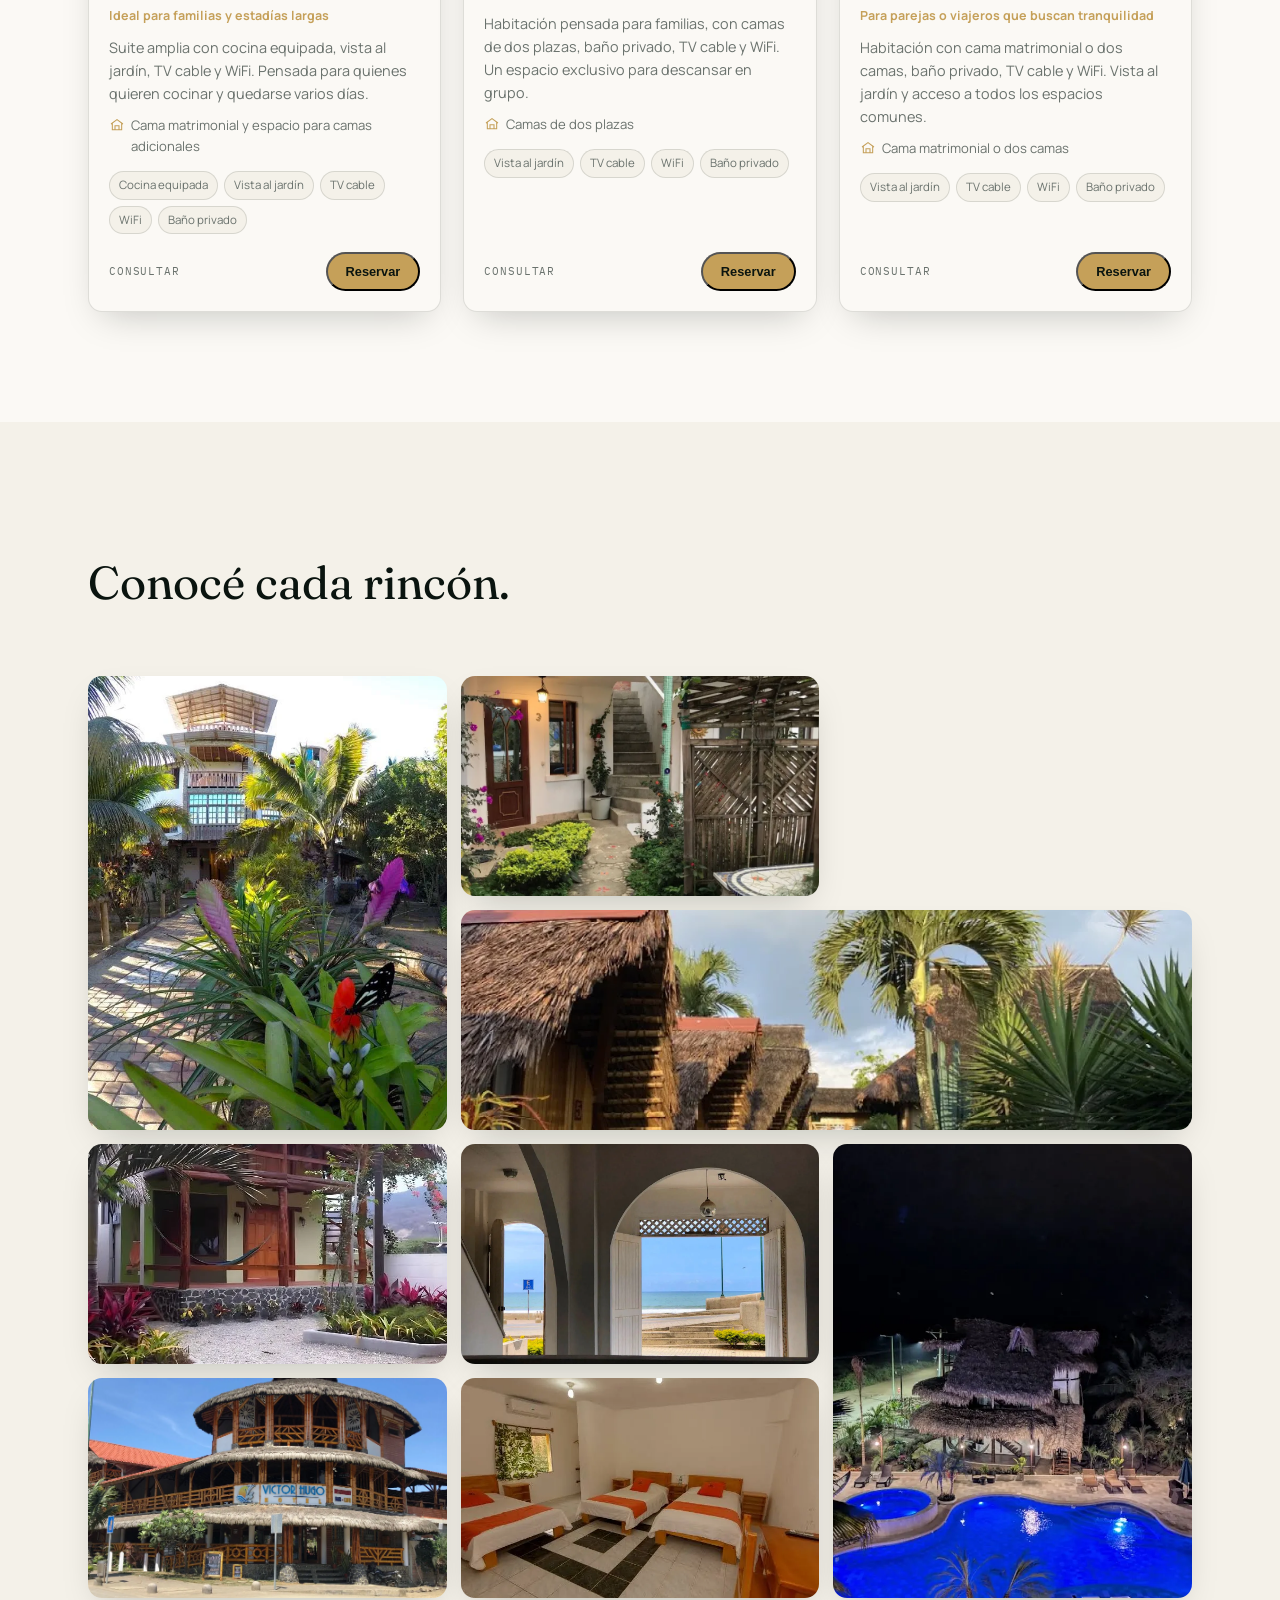
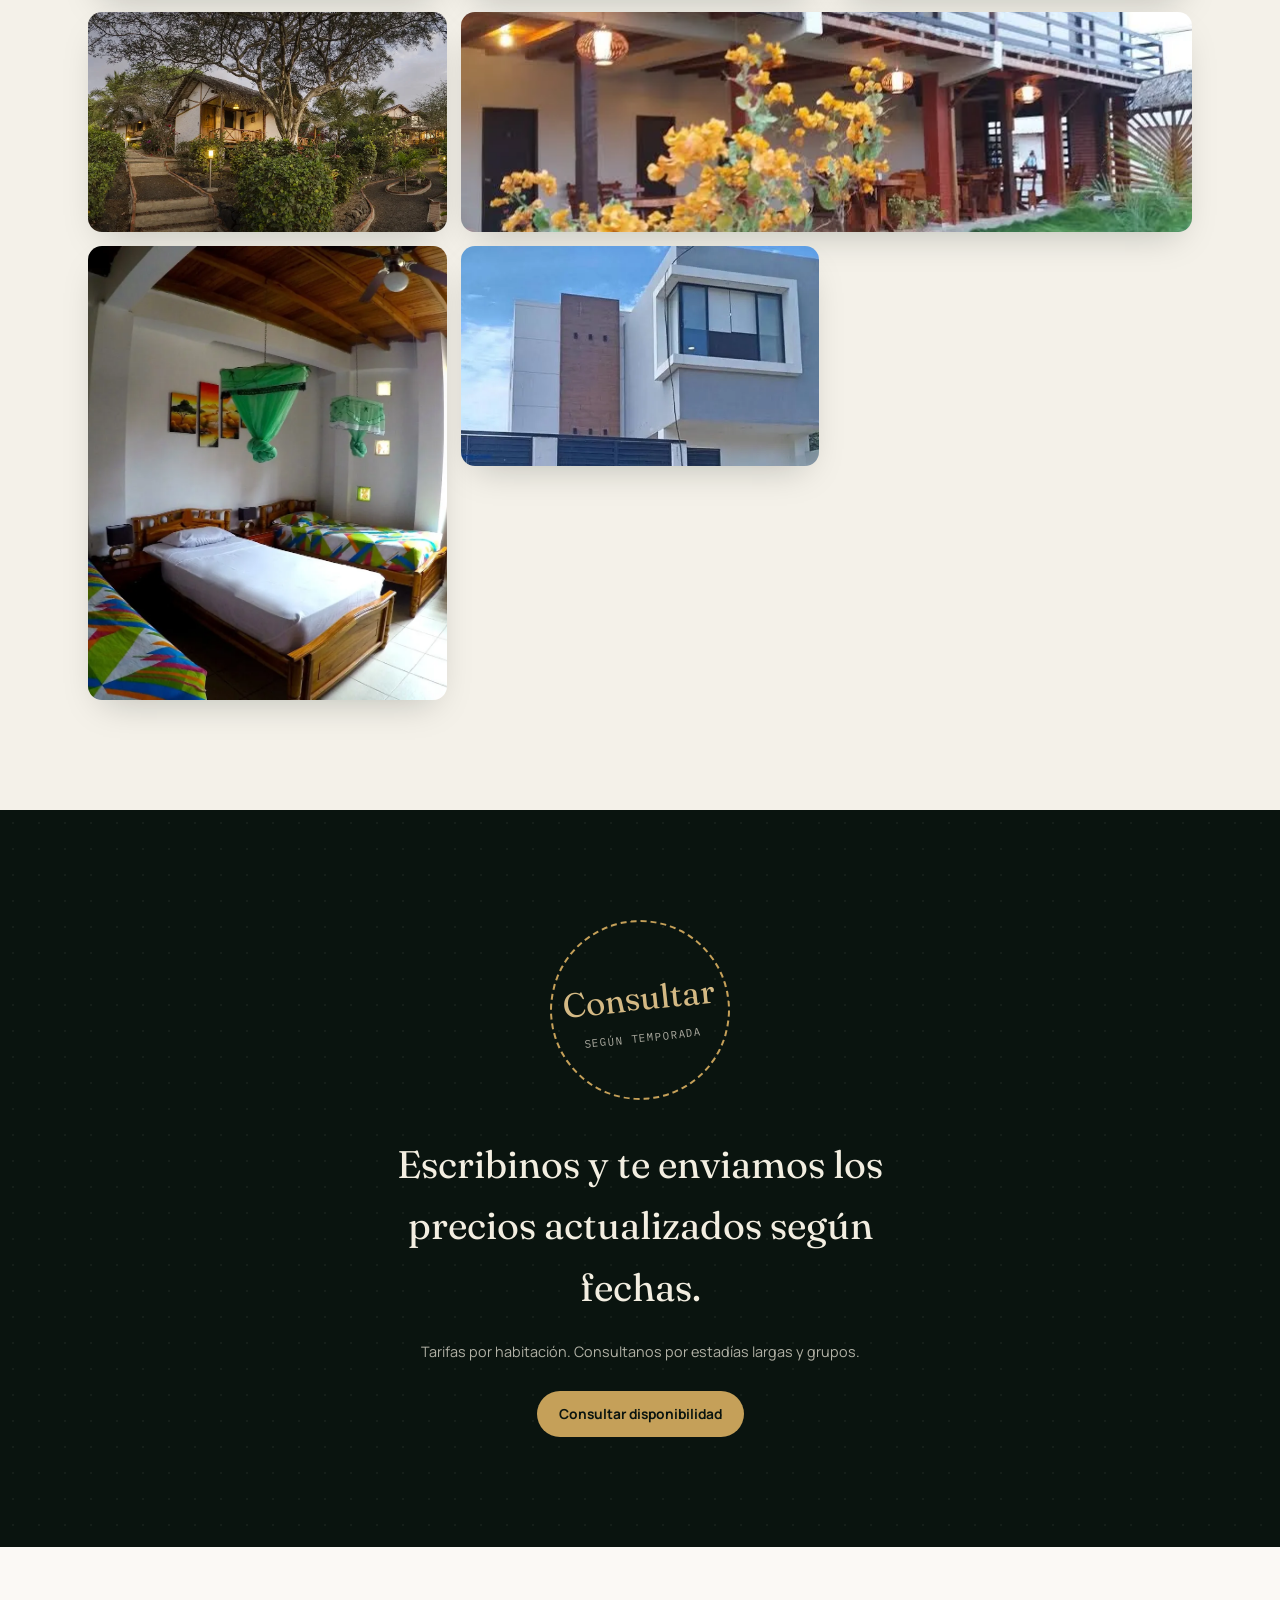
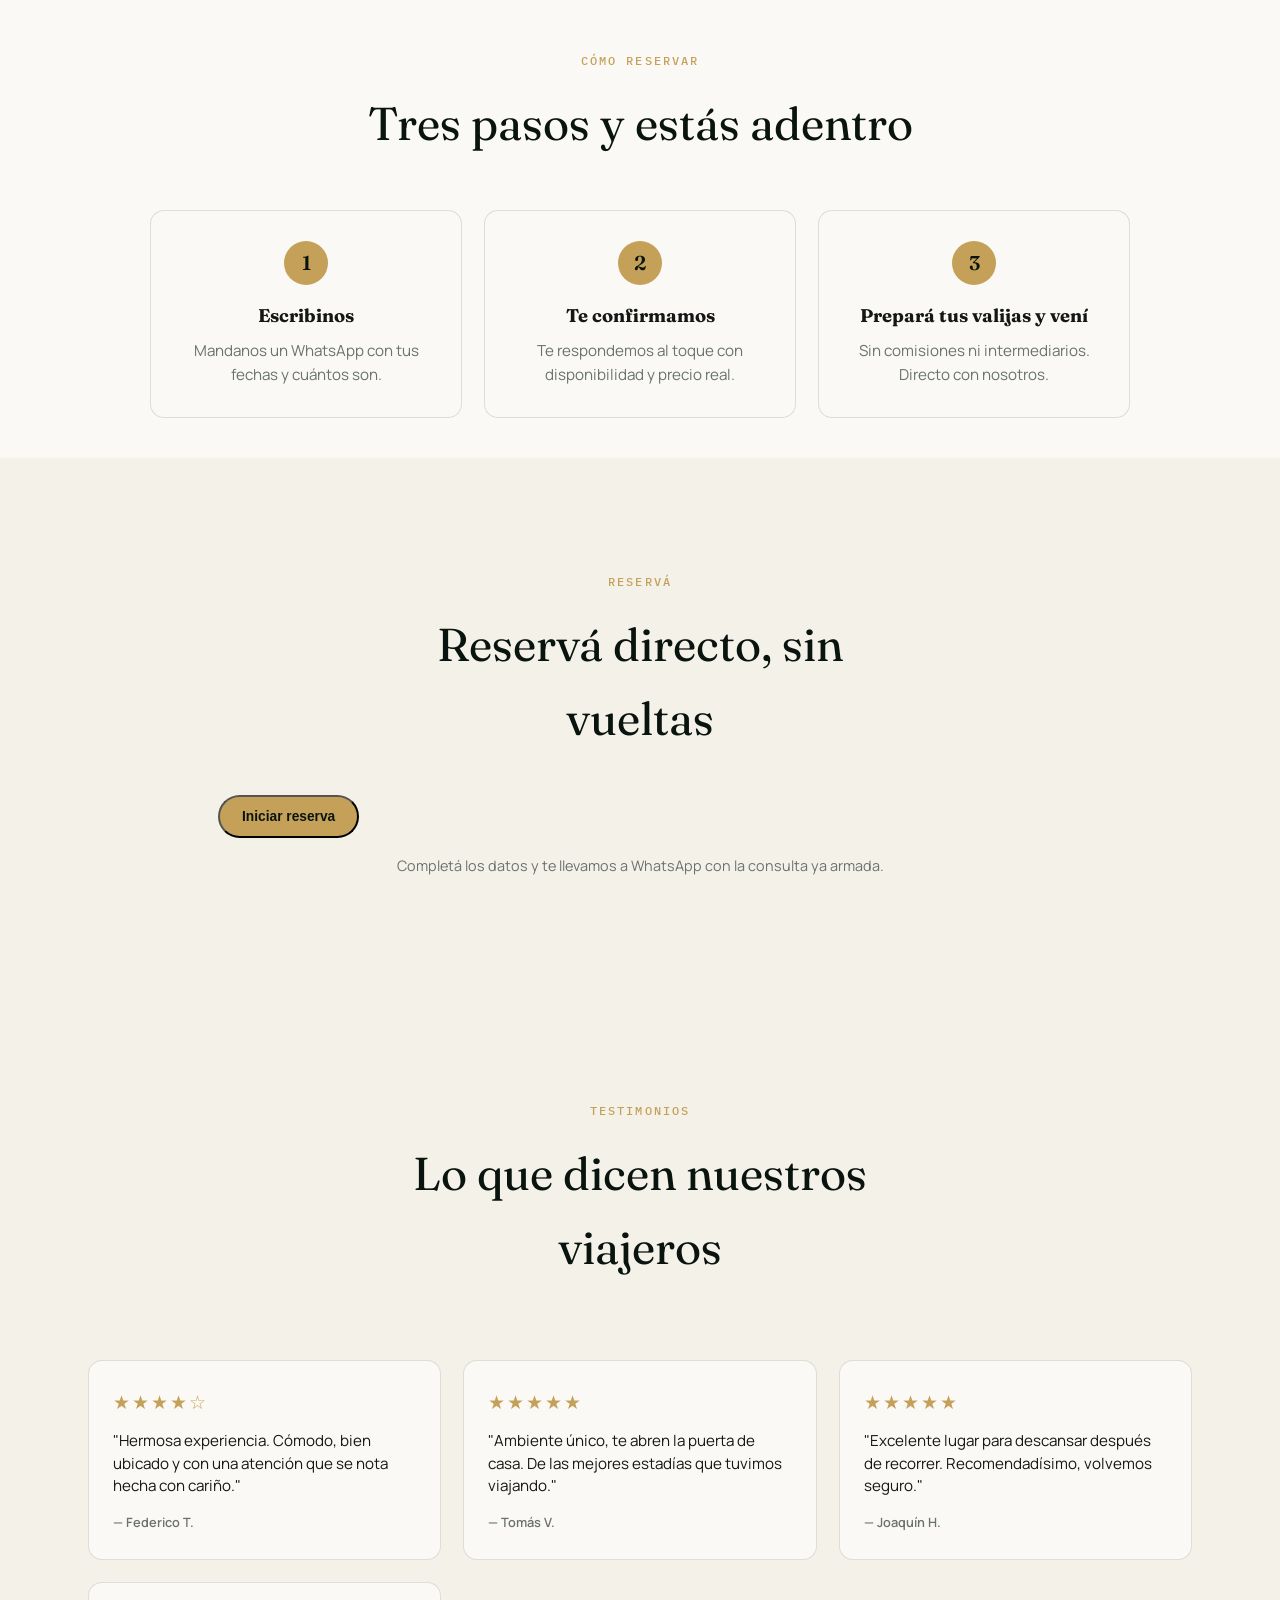
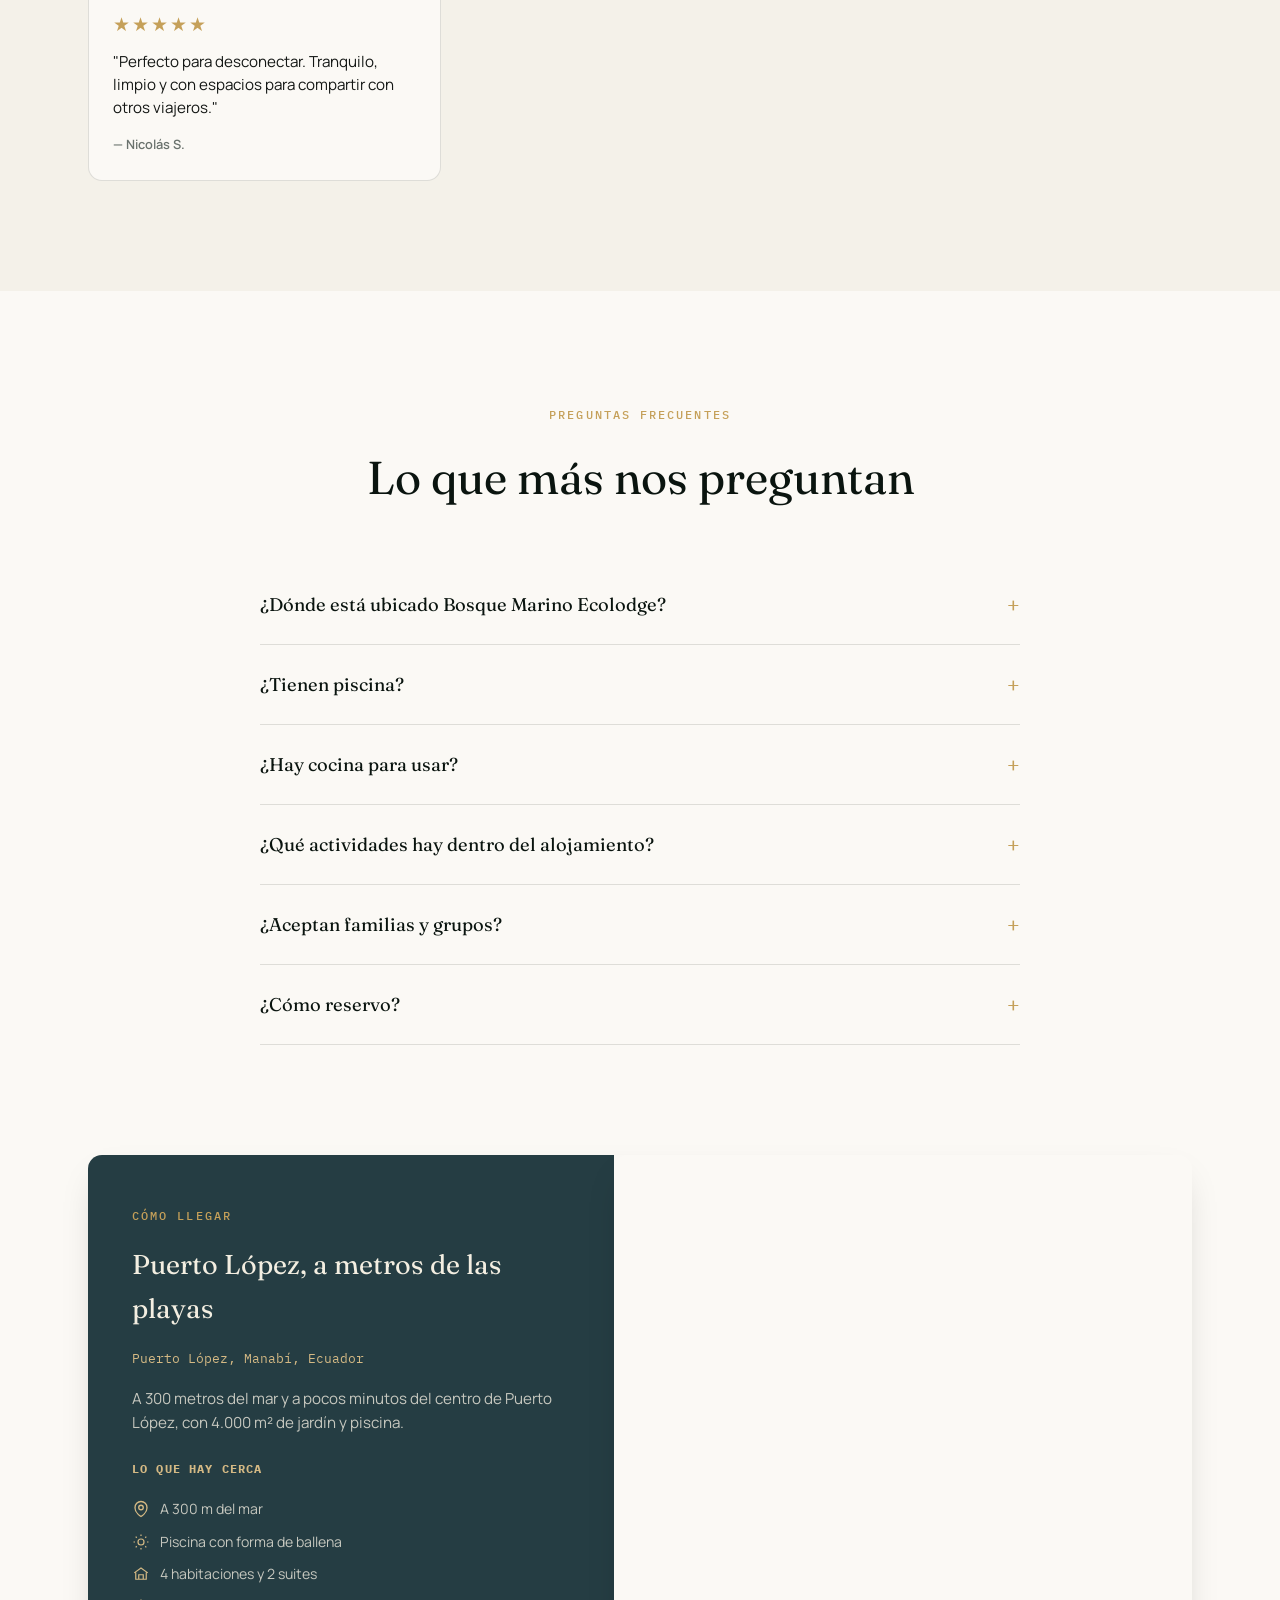
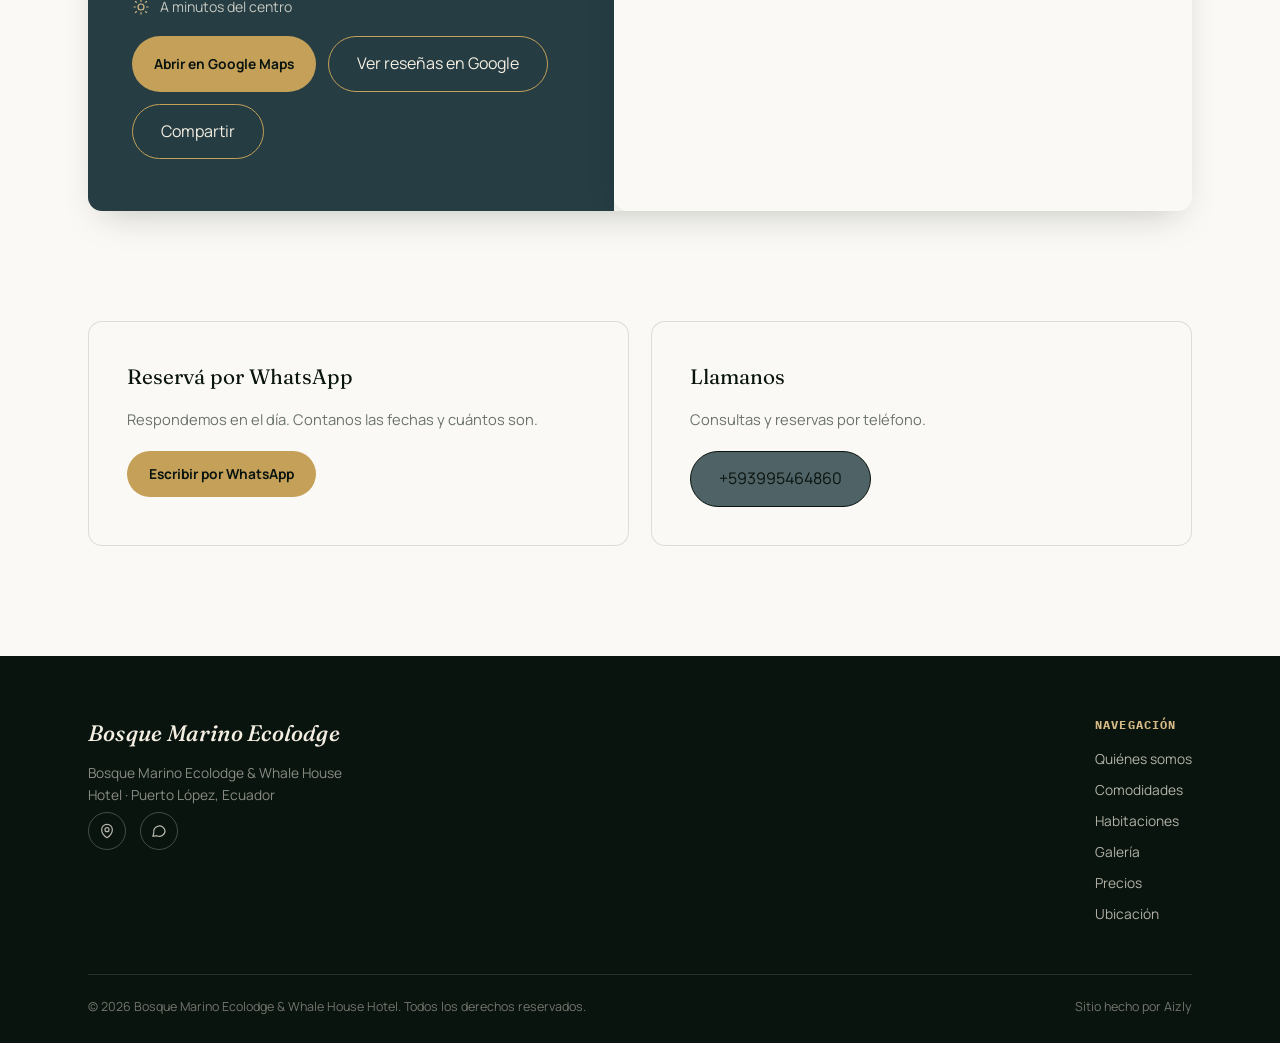
==== commit b2f0cfa3: "Add direct multi-step booking modal with international payment simulation" ====
--- a/index.html
+++ b/index.html
@@ -2362,6 +2362,49 @@
         flex-direction: column;
       }
     }
+
+/* Booking modal */
+.booking-modal[hidden] { display: none !important; }
+.booking-modal { position: fixed; inset: 0; z-index: 1200; display: flex; align-items: center; justify-content: center; padding: 20px; }
+.booking-modal-backdrop { position: absolute; inset: 0; background: rgba(0,0,0,0.65); backdrop-filter: blur(3px); }
+.booking-modal-dialog { position: relative; width: min(920px, 95vw); max-height: 90vh; overflow: auto; background: var(--card-bg); border: 1px solid var(--line); border-radius: 18px; box-shadow: 0 30px 80px -20px rgba(0,0,0,0.6); padding: 24px 22px 20px; color: var(--ink); }
+.booking-modal-close { position: absolute; top: 10px; right: 14px; border: none; background: transparent; color: var(--ink-soft); font-size: 1.6rem; line-height: 1; cursor: pointer; }
+.booking-modal-close:hover { color: var(--gold); }
+.booking-modal-head { display: flex; flex-wrap: wrap; align-items: center; justify-content: space-between; gap: 12px; margin-bottom: 14px; }
+.booking-modal-head h2 { margin: 0; font-size: 1.35rem; }
+.booking-steps { display: flex; gap: 8px; flex-wrap: wrap; }
+.booking-step-pill { padding: 6px 12px; border-radius: 999px; border: 1px solid var(--line); background: transparent; color: var(--ink-soft); font-size: 0.82rem; font-weight: 600; }
+.booking-step-pill.active { background: var(--gold); color: #102018; border-color: var(--gold); }
+.booking-summary-bar { display: flex; flex-wrap: wrap; gap: 10px; padding: 10px 12px; border: 1px dashed var(--line); border-radius: 10px; color: var(--ink-soft); font-size: 0.9rem; margin-bottom: 14px; }
+.booking-summary-bar strong { color: var(--ink); }
+.booking-step[hidden] { display: none !important; }
+.form-grid-2 { display: grid; grid-template-columns: repeat(2, 1fr); gap: 12px 14px; }
+@media (max-width: 720px) { .form-grid-2 { grid-template-columns: 1fr; } .booking-modal-dialog { padding: 18px 14px; } }
+.bk-field.full { grid-column: 1 / -1; }
+.bk-field input, .bk-field select { width: 100%; padding: 10px 12px; border: 1px solid var(--line); border-radius: 10px; background: var(--paper-warm); color: var(--ink); font: inherit; }
+.bk-field label { display: block; margin-bottom: 6px; font-size: 0.84rem; color: var(--ink-soft); font-weight: 600; }
+.booking-actions { display: flex; gap: 10px; flex-wrap: wrap; align-items: center; margin-top: 16px; }
+
+/* Payment */
+.payment-brands { display: flex; flex-wrap: wrap; gap: 8px; margin-bottom: 12px; }
+.pay-logo { display: inline-flex; align-items: center; justify-content: center; min-width: 64px; height: 34px; padding: 0 10px; border-radius: 8px; border: 1px solid var(--line); background: #fff; }
+.pay-logo svg { height: 18px; width: auto; }
+.payment-methods { display: flex; gap: 8px; flex-wrap: wrap; margin-bottom: 10px; }
+.payment-method { padding: 8px 14px; border-radius: 10px; border: 1px solid var(--line); background: transparent; color: var(--ink); cursor: pointer; font-weight: 600; }
+.payment-method.active { border-color: var(--gold); color: var(--gold); }
+.demo-note { font-size: 0.82rem; color: var(--ink-soft); font-style: italic; margin: 8px 0 10px; padding: 8px 10px; border-left: 3px solid var(--gold); background: rgba(197,160,89,0.08); border-radius: 6px; }
+.payment-extra { margin: 8px 0; padding: 10px; border-radius: 10px; background: var(--paper-warm); color: var(--ink-soft); font-size: 0.9rem; }
+.payment-extra[hidden] { display: none !important; }
+
+/* Success */
+.success-card { text-align: center; padding: 10px 6px; }
+.success-icon { width: 64px; height: 64px; margin: 0 auto 12px; border-radius: 50%; display: flex; align-items: center; justify-content: center; background: var(--gold); color: #102018; font-size: 2rem; font-weight: 700; }
+.success-ref { font-family: 'IBM Plex Mono', monospace; font-size: 1.05rem; letter-spacing: .06em; margin: 8px 0 12px; color: var(--gold); }
+.success-summary { text-align: left; margin: 10px auto 12px; max-width: 520px; border: 1px solid var(--line); border-radius: 10px; padding: 12px 14px; }
+.success-summary div { display: flex; justify-content: space-between; gap: 12px; padding: 4px 0; font-size: 0.9rem; border-bottom: 1px solid var(--line); }
+.success-summary div:last-child { border-bottom: none; }
+.success-summary b { font-weight: 700; }
+.success-note { font-size: 0.85rem; color: var(--ink-soft); margin-top: 10px; }
   </style>
 </head>
 
@@ -2544,21 +2587,7 @@
         <button type="button" class="booking-selection-clear" id="booking-selection-clear"
           aria-label="Quitar habitación">&times;</button>
       </div>
-      <form class="booking-form" id="booking-form" novalidate>
-        <div class="bk-field">
-          <label for="bk-checkin" id="bk-label-checkin">Llegada</label>
-          <input type="date" id="bk-checkin" required>
-        </div>
-        <div class="bk-field">
-          <label for="bk-checkout" id="bk-label-checkout">Salida</label>
-          <input type="date" id="bk-checkout" required>
-        </div>
-        <div class="bk-field">
-          <label for="bk-guests" id="bk-label-guests">Huéspedes</label>
-          <select id="bk-guests"></select>
-        </div>
-        <button type="submit" class="btn btn-gold" id="bk-submit">Continuar en WhatsApp</button>
-      </form>
+       <button type="button" class="btn btn-gold" id="open-booking-modal">Iniciar reserva</button>
       <p class="bk-error" id="bk-error" hidden></p>
       <p class="bk-note" id="bk-note">Completá los datos y te llevamos a WhatsApp con la consulta ya armada.</p>
     </div>
@@ -2677,8 +2706,132 @@
     </a>
   </div>
 
+  <!-- Modal de reserva directa -->
+  <div class="booking-modal" id="booking-modal" hidden aria-hidden="true">
+    <div class="booking-modal-backdrop" data-modal-close></div>
+    <div class="booking-modal-dialog" role="dialog" aria-modal="true" aria-labelledby="booking-modal-title">
+      <button type="button" class="booking-modal-close" id="booking-modal-close" aria-label="Cerrar">&times;</button>
+      <header class="booking-modal-head">
+        <h2 id="booking-modal-title">Reserva directa</h2>
+        <div class="booking-steps" id="booking-steps">
+          <button type="button" class="booking-step-pill active" data-step="1" disabled>1. Datos</button>
+          <button type="button" class="booking-step-pill" data-step="2" disabled>2. Pago</button>
+          <button type="button" class="booking-step-pill" data-step="3" disabled>3. Éxito</button>
+        </div>
+      </header>
+      <div class="booking-summary-bar" id="booking-summary-bar"></div>
+      <div class="booking-modal-body">
+        <!-- Paso 1 -->
+        <section class="booking-step" data-step-panel="1">
+          <div class="form-grid-2">
+            <div class="bk-field">
+              <label for="md-checkin" id="md-label-checkin">Llegada</label>
+              <input type="date" id="md-checkin" required>
+            </div>
+            <div class="bk-field">
+              <label for="md-checkout" id="md-label-checkout">Salida</label>
+              <input type="date" id="md-checkout" required>
+            </div>
+            <div class="bk-field">
+              <label for="md-guests" id="md-label-guests">Huéspedes</label>
+              <select id="md-guests"></select>
+            </div>
+            <div class="bk-field">
+              <label for="md-country" id="md-label-country">País</label>
+              <select id="md-country"></select>
+            </div>
+            <div class="bk-field">
+              <label for="md-phone" id="md-label-phone">Teléfono</label>
+              <input type="tel" id="md-phone" required>
+            </div>
+            <div class="bk-field">
+              <label for="md-first" id="md-label-first">Nombre</label>
+              <input type="text" id="md-first" required autocomplete="given-name">
+            </div>
+            <div class="bk-field">
+              <label for="md-last" id="md-label-last">Apellido</label>
+              <input type="text" id="md-last" required autocomplete="family-name">
+            </div>
+            <div class="bk-field">
+              <label for="md-email" id="md-label-email">Correo electrónico</label>
+              <input type="email" id="md-email" required autocomplete="email">
+            </div>
+            <div class="bk-field">
+              <label for="md-doctype" id="md-label-doctype">Documento</label>
+              <select id="md-doctype">
+                <option value="cedula">Cédula (Ecuador)</option>
+                <option value="passport">Pasaporte</option>
+              </select>
+            </div>
+            <div class="bk-field">
+              <label for="md-docnum" id="md-label-docnum">Número de documento</label>
+              <input type="text" id="md-docnum" required>
+            </div>
+          </div>
+          <p class="bk-error" id="md-error-1" hidden></p>
+          <div class="booking-actions">
+            <button type="button" class="btn btn-gold" id="md-next-1">Continuar al pago</button>
+          </div>
+        </section>
+
+        <!-- Paso 2 -->
+        <section class="booking-step" data-step-panel="2" hidden>
+          <div class="payment-brands" id="payment-brands"></div>
+          <div class="payment-methods" id="payment-methods">
+            <button type="button" class="payment-method active" data-method="card">Tarjeta</button>
+            <button type="button" class="payment-method" data-method="applepay">Apple Pay</button>
+            <button type="button" class="payment-method" data-method="payphone">Payphone</button>
+          </div>
+          <p class="demo-note" id="md-demo-note">Modo demo: no se realizan cobros reales ni se almacenan tarjetas.</p>
+          <div class="form-grid-2 card-form" id="card-form">
+            <div class="bk-field full">
+              <label for="md-cardnum" id="md-label-cardnum">Número de tarjeta</label>
+              <input type="text" id="md-cardnum" inputmode="numeric" autocomplete="cc-number" maxlength="19">
+            </div>
+            <div class="bk-field">
+              <label for="md-expiry" id="md-label-expiry">Expiración (MM/AA)</label>
+              <input type="text" id="md-expiry" inputmode="numeric" autocomplete="cc-exp" maxlength="5" placeholder="MM/AA">
+            </div>
+            <div class="bk-field">
+              <label for="md-cvv" id="md-label-cvv">CVV</label>
+              <input type="text" id="md-cvv" inputmode="numeric" autocomplete="cc-csc" maxlength="4">
+            </div>
+            <div class="bk-field full">
+              <label for="md-cardholder" id="md-label-cardholder">Titular de la tarjeta</label>
+              <input type="text" id="md-cardholder" autocomplete="cc-name">
+            </div>
+          </div>
+          <div class="payment-extra" id="payment-extra" hidden>
+            <p id="payment-extra-text">Continuar con el método seleccionado en la pasarela externa.</p>
+          </div>
+          <p class="bk-error" id="md-error-2" hidden></p>
+          <div class="booking-actions">
+            <button type="button" class="btn btn-ghost" id="md-back-2">Atrás</button>
+            <button type="button" class="btn btn-gold" id="md-pay">Pagar (demo)</button>
+          </div>
+        </section>
+
+        <!-- Paso 3 -->
+        <section class="booking-step" data-step-panel="3" hidden>
+          <div class="success-card">
+            <div class="success-icon">✓</div>
+            <h3 id="md-success-title">Reserva confirmada (demo)</h3>
+            <div class="success-ref" id="md-success-ref"></div>
+            <div class="success-summary" id="md-success-summary"></div>
+            <p class="success-note" id="md-success-note">Se enviará una confirmación simulada por correo y WhatsApp con los datos de la reserva.</p>
+            <div class="booking-actions">
+              <a id="md-success-whatsapp" class="btn btn-gold" target="_blank" rel="noopener">Enviar por WhatsApp</a>
+              <a id="md-success-email" class="btn btn-ghost">Enviar por correo</a>
+              <button type="button" class="btn btn-ghost" id="md-success-close">Cerrar</button>
+            </div>
+          </div>
+        </section>
+      </div>
+    </div>
+  </div>
+
   <script src="config-data.js"></script>
   <script src="js/main.js"></script>
 </body>
 
-</html>+</html>
